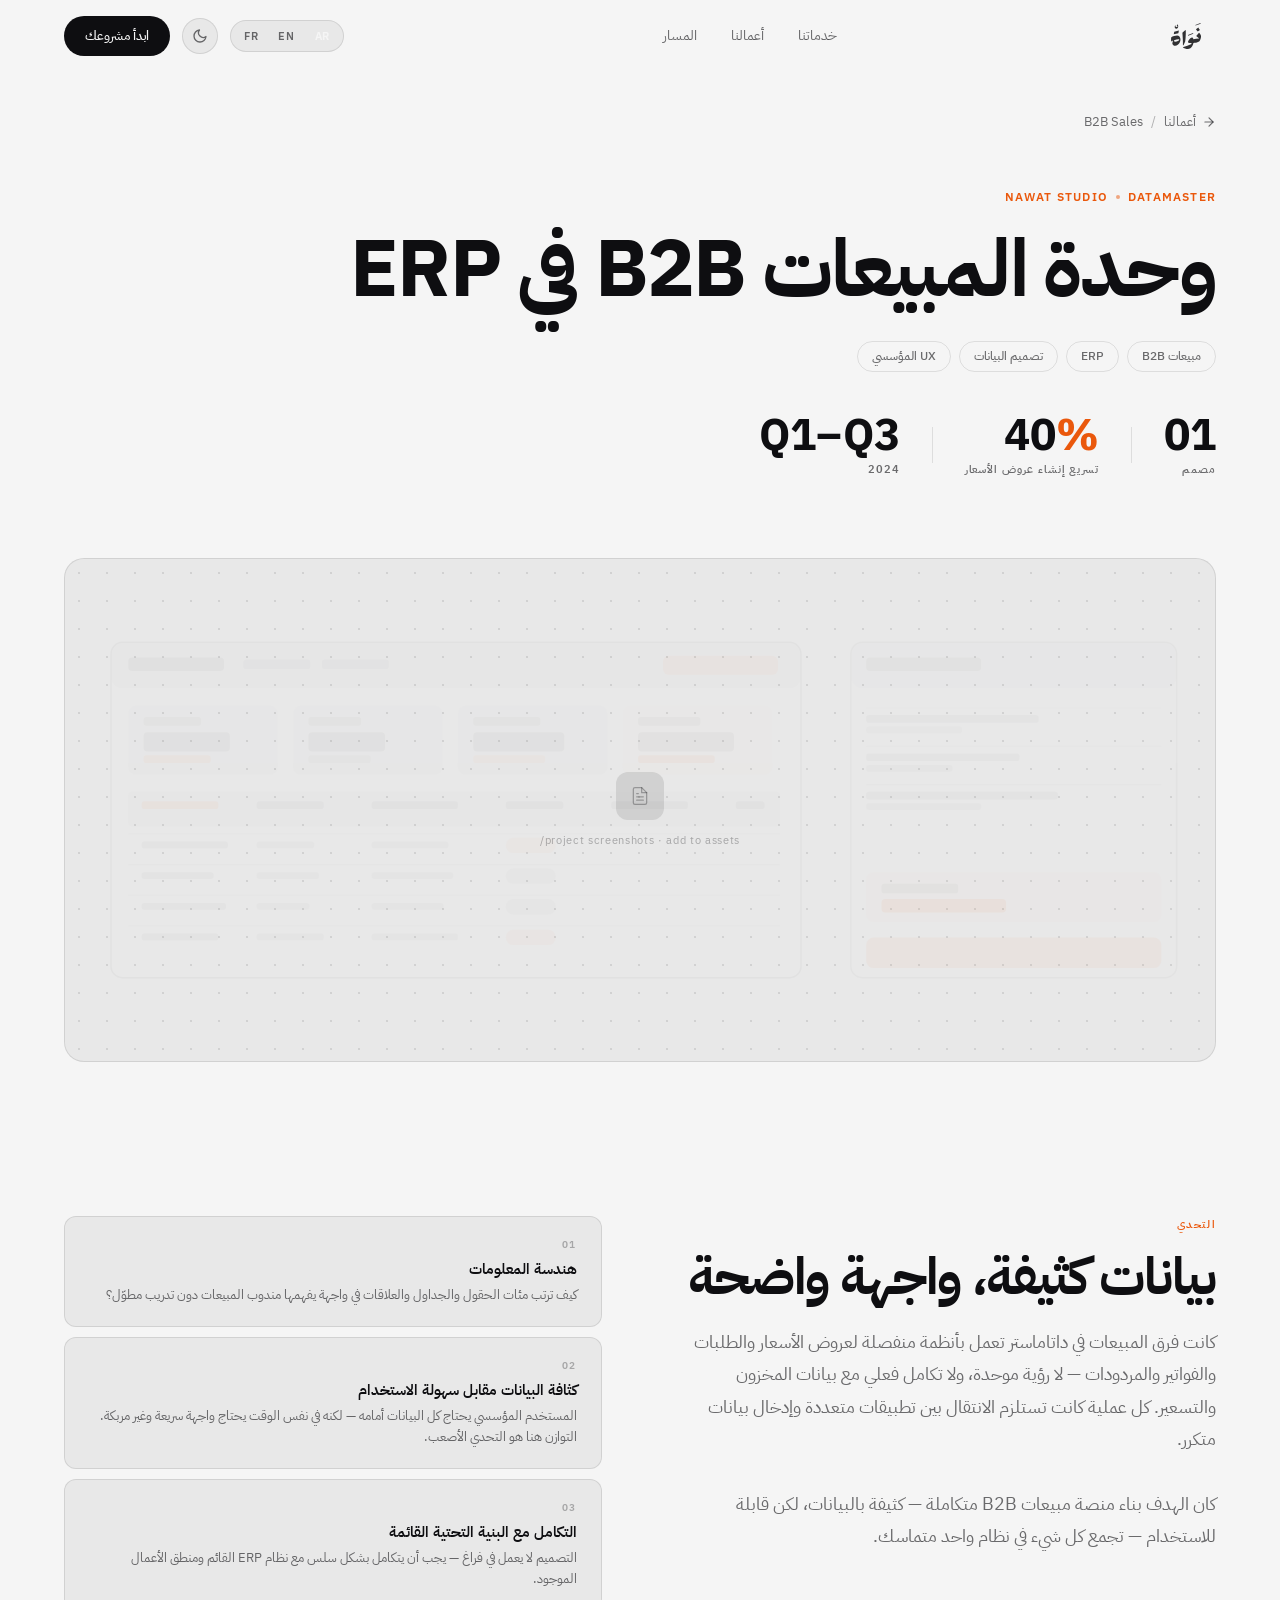
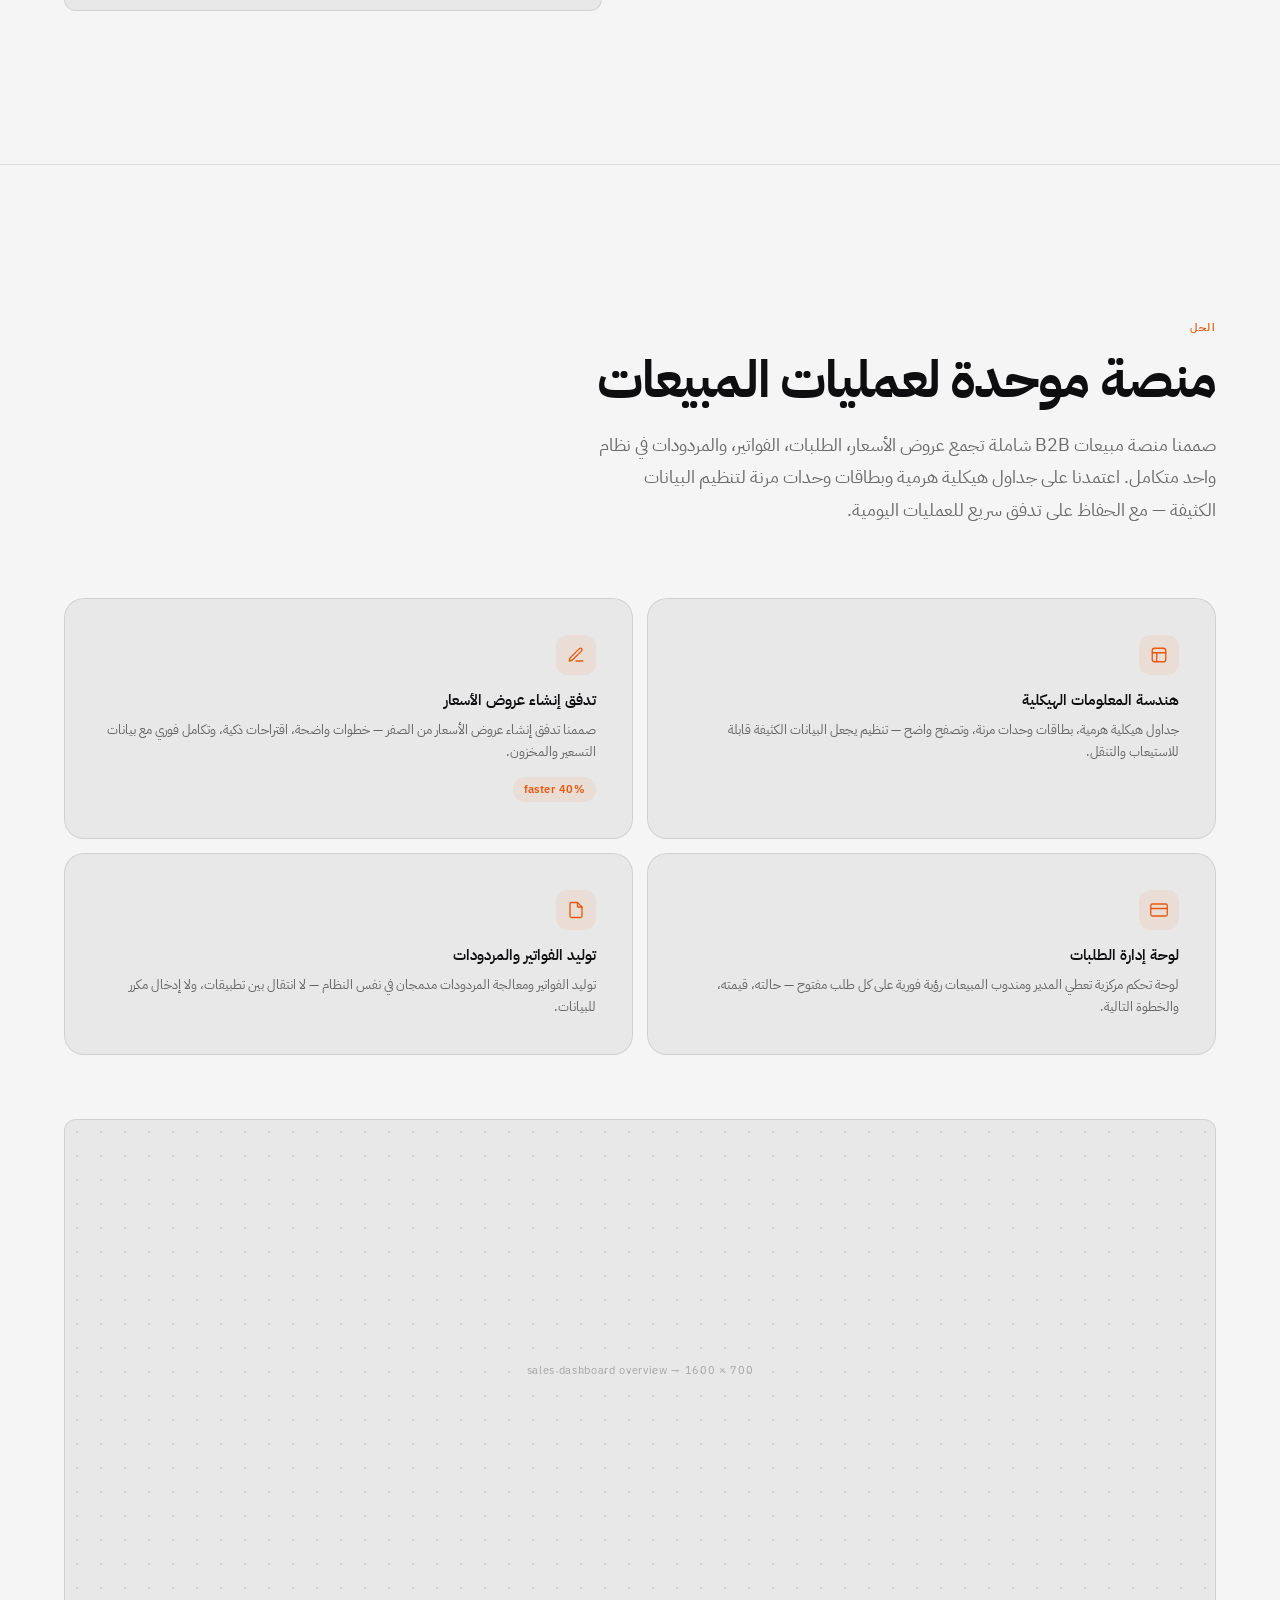
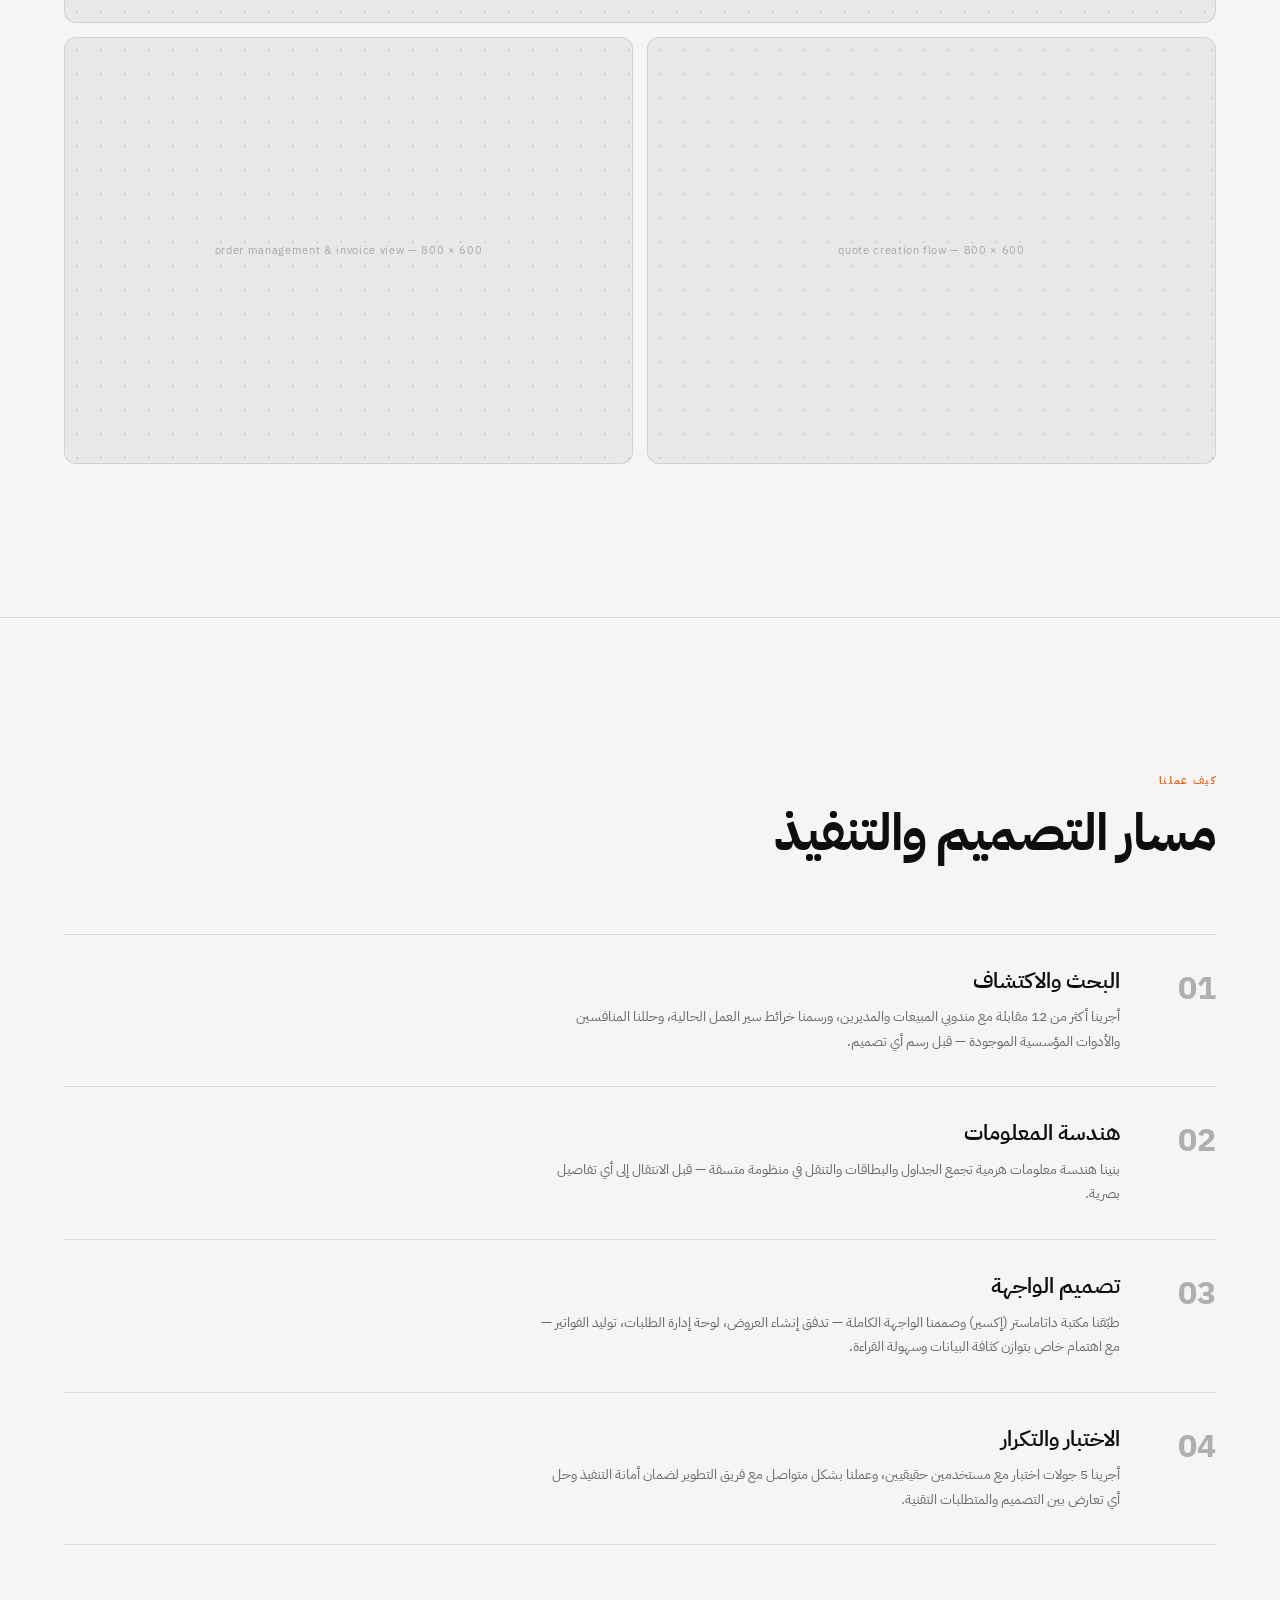
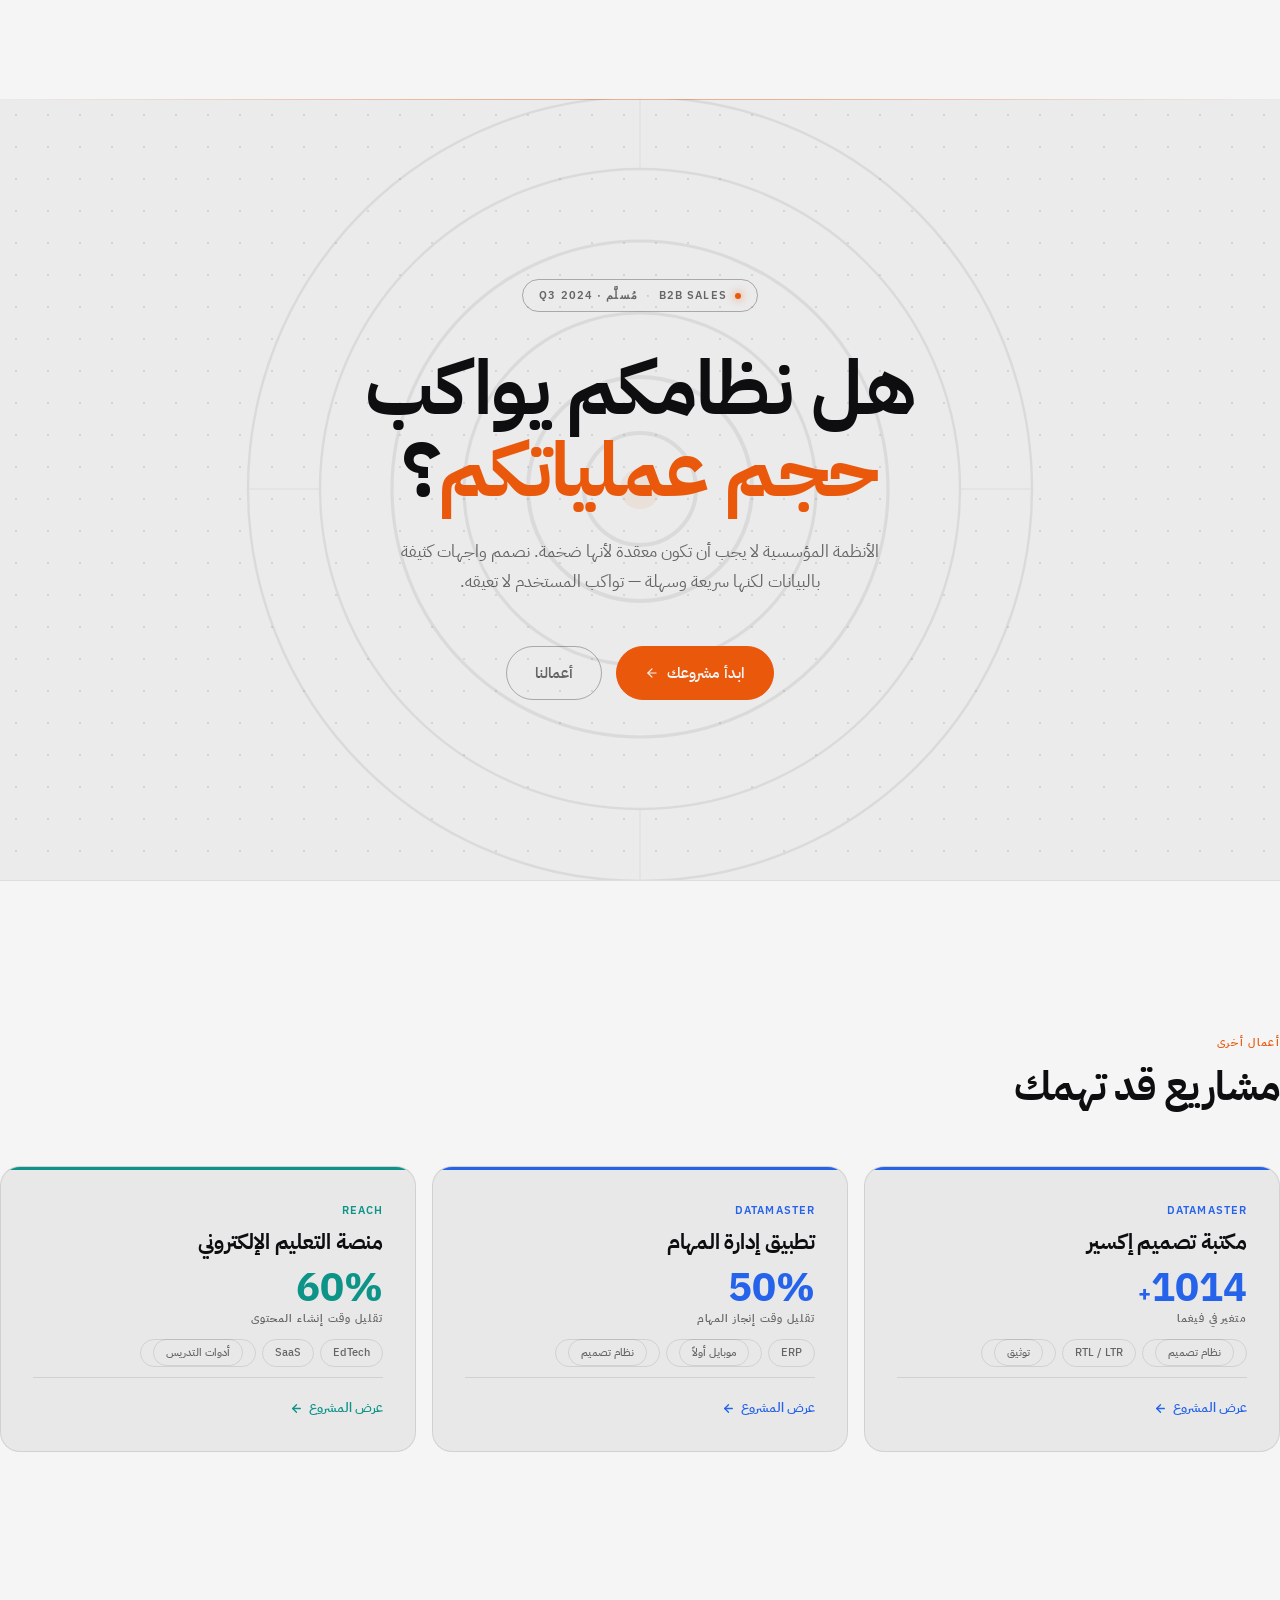
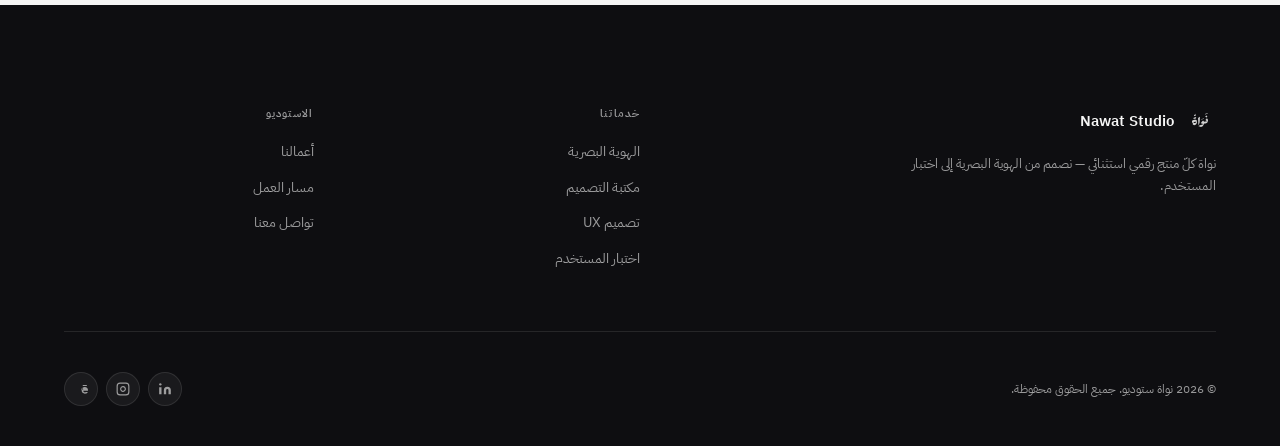
==== case-study-b2bsales.html @ afd4d735 "Initial commit" ====
<!DOCTYPE html>
<html lang="ar" dir="rtl" data-theme="light" data-lang="ar">
<head>
  <meta charset="UTF-8">
  <meta name="viewport" content="width=device-width, initial-scale=1.0">
  <meta name="description" content="B2B Sales ERP Module — وحدة المبيعات B2B | نواة ستوديو × داتاماستر">
  <meta name="theme-color" content="#F5F5F5" media="(prefers-color-scheme: light)">
  <meta name="theme-color" content="#0E0E11" media="(prefers-color-scheme: dark)">
  <meta property="og:title" content="B2B Sales ERP Module — Nawat Studio">
  <meta property="og:description" content="How we designed a unified B2B sales platform — quotes, orders, invoices, and returns in one coherent system — cutting quote creation time by 40%.">
  <meta property="og:image" content="https://nawat.studio/assets/og-b2bsales.jpg">
  <meta property="og:url" content="https://nawat.studio/case-study-b2bsales.html">
  <meta property="og:type" content="website">
  <link rel="canonical" href="https://nawat.studio/case-study-b2bsales.html">
  <title>B2B Sales ERP Module — نواة ستوديو | Nawat Studio</title>

  <link rel="preconnect" href="https://fonts.googleapis.com">
  <link rel="preconnect" href="https://fonts.gstatic.com" crossorigin>
  <link href="https://fonts.googleapis.com/css2?family=IBM+Plex+Sans+Arabic:wght@300;400;500;600;700&family=IBM+Plex+Sans:ital,wght@0,300;0,400;0,500;0,600;0,700;1,300;1,400&display=swap" rel="stylesheet">
  <link rel="stylesheet" href="styles.css">

  <script>
    (function() {
      var theme = localStorage.getItem('nawat-theme') || 'light';
      var savedLang = localStorage.getItem('nawat-lang');
      var deviceLang = (navigator.language || navigator.userLanguage || 'ar').toLowerCase().slice(0, 2);
      var lang = savedLang || (['ar', 'en', 'fr'].indexOf(deviceLang) !== -1 ? deviceLang : 'ar');
      document.documentElement.setAttribute('data-theme', theme);
      document.documentElement.setAttribute('data-lang', lang);
      document.documentElement.setAttribute('lang', lang);
      document.documentElement.setAttribute('dir', lang === 'ar' ? 'rtl' : 'ltr');
      document.documentElement.classList.add('no-transitions');
      document.addEventListener('DOMContentLoaded', function() {
        document.documentElement.classList.remove('no-transitions');
      });
    })();
  </script>

  <link rel="icon" href="data:image/svg+xml,<svg xmlns='http://www.w3.org/2000/svg' viewBox='0 0 100 100'><rect width='100' height='100' rx='20' fill='%230E0E11'/><circle cx='50' cy='50' r='18' fill='none' stroke='%23F5F5F5' stroke-width='4'/><circle cx='50' cy='50' r='6' fill='%23EA580C'/></svg>">

  <style>
    /* ── Page accent: orange ──────────────────────────────────────── */
    :root {
      --cs-accent: #EA580C;
      --cs-accent-08: rgba(234, 88, 12, 0.08);
      --cs-accent-hover: #c2460a;
    }

    html[dir="rtl"] .cs-back-arrow { transform: scaleX(-1); }

    .cs-breadcrumb { padding-top: calc(var(--nav-h) + 40px); }
    .cs-breadcrumb-inner {
      display: flex; align-items: center; gap: 8px;
      font-size: 13px; color: var(--c-text-60);
    }
    .cs-breadcrumb-link {
      display: inline-flex; align-items: center; gap: 6px;
      color: var(--c-text-60); transition: color var(--t-fast);
    }
    .cs-breadcrumb-link:hover { color: var(--c-text); }
    .cs-breadcrumb-sep { color: var(--c-text-30); }

    .cs-hero { padding-top: clamp(28px, 4vw, 56px); padding-bottom: 0; }
    .cs-hero-inner { max-width: 900px; }

    .cs-hero-meta {
      display: inline-flex; align-items: center; gap: 8px;
      font-size: 12px; font-weight: 600; letter-spacing: 0.1em;
      text-transform: uppercase; color: var(--cs-accent);
      margin-bottom: 20px; font-family: var(--font-latin);
    }
    .cs-hero-meta-dot {
      width: 4px; height: 4px; border-radius: 50%;
      background: var(--cs-accent); opacity: 0.5;
    }

    .cs-hero-title {
      font-size: clamp(36px, 7vw, 80px); font-weight: 700;
      line-height: 1.08; letter-spacing: -0.02em; color: var(--c-text); margin-bottom: 28px;
    }
    html[lang="en"] .cs-hero-title,
    html[lang="fr"] .cs-hero-title { letter-spacing: -0.03em; }

    .cs-tags { display: flex; flex-wrap: wrap; gap: 8px; margin-bottom: 40px; }
    .cs-tag {
      padding: 5px 14px; border: 1px solid var(--c-border); border-radius: 100px;
      font-size: 12px; font-weight: 500; color: var(--c-text-60); background: transparent;
    }

    .cs-stats {
      display: flex; flex-wrap: wrap; align-items: center;
      gap: 32px; margin-bottom: clamp(48px, 8vw, 80px);
    }
    .cs-stat { display: flex; flex-direction: column; gap: 5px; }
    .cs-stat-num {
      font-size: clamp(28px, 3.5vw, 44px); font-weight: 700;
      line-height: 1; color: var(--c-text); font-family: var(--font-latin);
    }
    .cs-stat-num em { color: var(--cs-accent); font-style: normal; }
    .cs-stat-label {
      font-size: 11px; font-weight: 600; color: var(--c-text-60);
      text-transform: uppercase; letter-spacing: 0.08em;
    }
    .cs-stat-divider { width: 1px; height: 36px; background: var(--c-border); flex-shrink: 0; }

    .cs-cover {
      position: relative; width: 100%; border-radius: var(--radius-lg);
      overflow: hidden; background: var(--c-surface); border: 1px solid var(--c-border);
      aspect-ratio: 16 / 7; display: flex; align-items: center; justify-content: center;
    }
    .cs-cover-dots {
      position: absolute; inset: 0;
      background-image: radial-gradient(var(--c-border) 1px, transparent 1px);
      background-size: 28px 28px;
    }
    .cs-cover-placeholder {
      position: relative; z-index: 1; display: flex;
      flex-direction: column; align-items: center; gap: 12px;
    }
    .cs-cover-icon-wrap {
      width: 48px; height: 48px; border-radius: var(--radius-md);
      background: var(--c-surface-md); display: flex; align-items: center;
      justify-content: center; color: var(--c-text-30);
    }
    .cs-cover-hint { font-size: 11px; color: var(--c-text-30); font-family: var(--font-latin); letter-spacing: 0.06em; }

    .cs-section { padding-top: var(--section-py); padding-bottom: var(--section-py); }
    .cs-section + .cs-section { border-top: 1px solid var(--c-border); }
    .cs-section-label {
      font-size: 11px; font-weight: 600; letter-spacing: 0.12em;
      text-transform: uppercase; color: var(--cs-accent); margin-bottom: 14px;
    }
    .cs-section-title {
      font-size: clamp(28px, 4.5vw, 52px); font-weight: 700;
      line-height: 1.12; letter-spacing: -0.02em; color: var(--c-text); margin-bottom: 20px;
    }
    html[lang="en"] .cs-section-title,
    html[lang="fr"] .cs-section-title { letter-spacing: -0.03em; }
    .cs-section-body { font-size: clamp(15px, 1.8vw, 18px); line-height: 1.8; color: var(--c-text-60); max-width: 620px; }

    .cs-problem-layout { display: grid; grid-template-columns: 1fr 1fr; gap: clamp(40px, 6vw, 88px); align-items: start; }
    @media (max-width: 768px) { .cs-problem-layout { grid-template-columns: 1fr; } }

    .cs-problem-cards { display: flex; flex-direction: column; gap: 10px; }
    .cs-problem-card {
      padding: 20px 24px; border-radius: var(--radius-md);
      border: 1px solid var(--c-border); background: var(--c-surface);
      transition: border-color var(--t-fast), background var(--t-fast);
    }
    .cs-problem-card:hover { border-color: var(--c-border-lg); background: var(--c-surface-md); }
    .cs-problem-num { font-size: 10px; font-weight: 600; letter-spacing: 0.12em; color: var(--c-text-30); margin-bottom: 6px; font-family: var(--font-latin); }
    .cs-problem-title { font-size: 15px; font-weight: 600; color: var(--c-text); margin-bottom: 5px; line-height: 1.35; }
    .cs-problem-desc { font-size: 13px; line-height: 1.65; color: var(--c-text-60); }

    .cs-features { display: grid; grid-template-columns: repeat(2, 1fr); gap: 14px; margin-top: clamp(48px, 6vw, 72px); }
    @media (max-width: 580px) { .cs-features { grid-template-columns: 1fr; } }
    .cs-feature-card {
      padding: clamp(24px, 3vw, 36px); border-radius: var(--radius-lg);
      border: 1px solid var(--c-border); background: var(--c-surface);
      transition: border-color var(--t-fast), transform var(--t-base);
    }
    .cs-feature-card:hover { border-color: var(--c-border-lg); transform: translateY(-3px); }
    .cs-feature-icon {
      width: 40px; height: 40px; border-radius: var(--radius-md);
      background: var(--cs-accent-08); display: flex; align-items: center;
      justify-content: center; color: var(--cs-accent); margin-bottom: 16px; flex-shrink: 0;
    }
    .cs-feature-title { font-size: 15px; font-weight: 600; color: var(--c-text); margin-bottom: 8px; line-height: 1.3; }
    .cs-feature-body { font-size: 13px; line-height: 1.7; color: var(--c-text-60); }
    .cs-feature-badge {
      display: inline-flex; margin-top: 14px; padding: 4px 11px; border-radius: 100px;
      background: var(--cs-accent-08); color: var(--cs-accent);
      font-size: 11px; font-weight: 600; font-family: var(--font-latin); letter-spacing: 0.04em;
    }

    .cs-cta {
      position: relative; background: var(--black); overflow: hidden;
      padding: clamp(100px, 16vw, 180px) 0; color: var(--white);
    }
    [data-theme="light"] .cs-cta { background: var(--c-bg-alt); color: var(--black); }
    .cs-cta::before {
      content: ''; position: absolute; top: 0; left: 0; right: 0; height: 1px;
      background: linear-gradient(90deg, transparent 0%, var(--cs-accent) 40%, var(--cs-accent) 60%, transparent 100%);
      opacity: 0.4;
    }
    .cs-cta-watermark {
      position: absolute; top: 50%; left: 50%; transform: translate(-50%, -50%);
      width: clamp(400px, 70vw, 800px); height: clamp(400px, 70vw, 800px);
      pointer-events: none; opacity: 0.055;
    }
    [data-theme="light"] .cs-cta-watermark { opacity: 0.07; }
    .cs-cta-dots {
      position: absolute; inset: 0;
      background-image: radial-gradient(rgba(245,245,245,0.07) 1px, transparent 1px);
      background-size: 32px 32px; pointer-events: none;
    }
    [data-theme="light"] .cs-cta-dots { background-image: radial-gradient(var(--black-10) 1px, transparent 1px); }
    .cs-cta-inner { position: relative; z-index: 1; display: flex; flex-direction: column; align-items: center; text-align: center; }
    .cs-cta-pill {
      display: inline-flex; align-items: center; gap: 8px; padding: 7px 16px;
      border: 1px solid rgba(245,245,245,0.12); border-radius: 100px;
      font-family: var(--font-latin); font-size: 11px; font-weight: 600;
      letter-spacing: 0.1em; text-transform: uppercase; color: rgba(245,245,245,0.45); margin-bottom: 36px;
    }
    [data-theme="light"] .cs-cta-pill { border-color: var(--c-border-lg); color: var(--c-text-60); }
    .cs-cta-pill-dot { width: 6px; height: 6px; border-radius: 50%; background: var(--cs-accent); flex-shrink: 0; box-shadow: 0 0 8px rgba(234,88,12,0.8); }
    .cs-cta-title {
      font-size: clamp(36px, 6.5vw, 76px); font-weight: 700; line-height: 1.08;
      letter-spacing: -0.025em; color: var(--white); max-width: 820px; margin-bottom: 24px;
    }
    [data-theme="light"] .cs-cta-title { color: var(--c-text); }
    html[lang="ar"] .cs-cta-title { letter-spacing: -0.01em; }
    .cs-cta-title em { font-style: normal; color: var(--cs-accent); }
    .cs-cta-body { font-size: clamp(14px, 1.6vw, 17px); line-height: 1.8; color: rgba(245,245,245,0.45); max-width: 500px; margin-bottom: 48px; }
    [data-theme="light"] .cs-cta-body { color: var(--c-text-60); }
    .cs-cta-actions { display: flex; align-items: center; gap: 14px; flex-wrap: wrap; justify-content: center; }
    .cs-cta-btn {
      display: inline-flex; align-items: center; gap: 8px; padding: 14px 28px;
      border-radius: 100px; font-size: 15px; font-weight: 600; text-decoration: none;
      transition: transform var(--t-fast), background var(--t-fast), border-color var(--t-fast), color var(--t-fast), box-shadow var(--t-fast);
      white-space: nowrap;
    }
    .cs-cta-btn.primary { background: var(--cs-accent); color: var(--white); border: 1px solid var(--cs-accent); }
    .cs-cta-btn.primary:hover { background: var(--cs-accent-hover); border-color: var(--cs-accent-hover); transform: translateY(-2px); box-shadow: 0 12px 32px rgba(234,88,12,0.35); }
    .cs-cta-btn.ghost { background: transparent; color: rgba(245,245,245,0.65); border: 1px solid rgba(245,245,245,0.18); }
    .cs-cta-btn.ghost:hover { color: var(--white); border-color: rgba(245,245,245,0.45); transform: translateY(-2px); }
    [data-theme="light"] .cs-cta-btn.ghost { color: var(--c-text-60); border-color: var(--c-border-lg); }
    [data-theme="light"] .cs-cta-btn.ghost:hover { color: var(--c-text); border-color: var(--c-text-85); }
    html[dir="rtl"] .cs-cta-arrow { transform: scaleX(-1); }

    .cs-img-slot {
      position: relative; width: 100%; border-radius: var(--radius-md); overflow: hidden;
      background: var(--c-surface); border: 1px solid var(--c-border);
      aspect-ratio: 16 / 9; display: flex; align-items: center; justify-content: center;
    }
    .cs-img-slot-bg { position: absolute; inset: 0; background-image: radial-gradient(var(--c-border) 1px, transparent 1px); background-size: 24px 24px; }
    .cs-img-slot-label { position: relative; z-index: 1; font-size: 11px; color: var(--c-text-30); font-family: var(--font-latin); letter-spacing: 0.06em; }
    .cs-solution-images { display: grid; grid-template-columns: 1fr 1fr; gap: 14px; margin-top: clamp(40px, 5vw, 64px); }
    .cs-solution-images .cs-img-slot:first-child { grid-column: 1 / -1; }
    @media (max-width: 580px) { .cs-solution-images { grid-template-columns: 1fr; } .cs-solution-images .cs-img-slot:first-child { grid-column: auto; } }

    .cs-process-steps { margin-top: clamp(48px, 6vw, 72px); }
    .cs-process-step { display: grid; grid-template-columns: 72px 1fr; gap: 24px; padding: 32px 0; border-top: 1px solid var(--c-border); }
    .cs-process-step:last-child { border-bottom: 1px solid var(--c-border); }
    @media (max-width: 580px) { .cs-process-step { grid-template-columns: 48px 1fr; gap: 16px; } }
    .cs-process-num { font-size: clamp(24px, 2.5vw, 36px); font-weight: 700; color: var(--c-text-30); font-family: var(--font-latin); line-height: 1; padding-top: 4px; transition: color var(--t-fast); }
    .cs-process-step:hover .cs-process-num { color: var(--cs-accent); }
    .cs-process-title { font-size: clamp(17px, 2vw, 22px); font-weight: 600; color: var(--c-text); margin-bottom: 10px; line-height: 1.3; }
    .cs-process-desc { font-size: 14px; line-height: 1.75; color: var(--c-text-60); max-width: 580px; }

    /* ── Related Case Studies ─────────────────────────────────────── */
    .cs-related { padding: var(--section-py) 0; border-top: 1px solid var(--c-border); }
    .cs-related-header { margin-bottom: clamp(40px, 5vw, 56px); }
    .cs-related-label { font-size: 11px; font-weight: 600; letter-spacing: 0.12em; text-transform: uppercase; color: var(--cs-accent); margin-bottom: 12px; }
    .cs-related-heading { font-size: clamp(24px, 3.5vw, 40px); font-weight: 700; line-height: 1.15; letter-spacing: -0.02em; color: var(--c-text); }
    html[lang="en"] .cs-related-heading, html[lang="fr"] .cs-related-heading { letter-spacing: -0.03em; }
    .cs-related-grid { display: grid; grid-template-columns: repeat(auto-fit, minmax(280px, 1fr)); gap: 16px; }
    .cs-related-card { display: flex; flex-direction: column; border-radius: var(--radius-lg); border: 1px solid var(--c-border); background: var(--c-surface); overflow: hidden; text-decoration: none; color: var(--c-text); transition: border-color var(--t-fast), transform var(--t-base), box-shadow var(--t-base); }
    .cs-related-card:hover { border-color: var(--card-accent); transform: translateY(-5px); box-shadow: 0 24px 52px rgba(0,0,0,0.08); }
    [data-theme="dark"] .cs-related-card:hover { box-shadow: 0 24px 52px rgba(0,0,0,0.35); }
    .cs-related-card-bar { height: 3px; background: var(--card-accent); flex-shrink: 0; }
    .cs-related-card-body { padding: clamp(22px, 3vw, 32px); display: flex; flex-direction: column; flex: 1; gap: 10px; }
    .cs-related-card-client { font-size: 11px; font-weight: 600; letter-spacing: 0.1em; text-transform: uppercase; color: var(--card-accent); font-family: var(--font-latin); }
    .cs-related-card-title { font-size: clamp(17px, 1.8vw, 21px); font-weight: 700; line-height: 1.25; color: var(--c-text); letter-spacing: -0.01em; }
    .cs-related-card-metric { font-size: clamp(28px, 3.2vw, 40px); font-weight: 700; line-height: 1; color: var(--card-accent); font-family: var(--font-latin); }
    .cs-related-card-metric-label { font-size: 11px; font-weight: 600; color: var(--c-text-60); text-transform: uppercase; letter-spacing: 0.08em; margin-top: 4px; }
    .cs-related-card-tags { display: flex; flex-wrap: wrap; gap: 6px; margin-top: 2px; }
    .cs-related-card-tags span { padding: 4px 12px; border-radius: 100px; border: 1px solid var(--c-border); font-size: 11px; font-weight: 500; color: var(--c-text-60); }
    .cs-related-card-cta { display: inline-flex; align-items: center; gap: 6px; margin-top: auto; padding-top: 20px; border-top: 1px solid var(--c-border); font-size: 13px; font-weight: 600; color: var(--card-accent); transition: gap var(--t-fast); }
    .cs-related-card:hover .cs-related-card-cta { gap: 10px; }
    html[dir="rtl"] .cs-related-card-arrow { transform: scaleX(-1); }
  </style>
</head>

<body>

<nav class="nav" id="nav" aria-label="Main navigation">
  <div class="nav-inner container">
    <a href="index.html" class="nav-logo" aria-label="نواة ستوديو">
      <div class="nav-logo-mark">
        <img class="logo-light-mode" src="assets/Nawat_Logo_ForLight.svg" alt="Nawat Studio" aria-hidden="true">
        <img class="logo-dark-mode"  src="assets/Nawat_Logo_ForDark_Transparent.svg" alt="Nawat Studio" aria-hidden="true">
      </div>
    </a>
    <div class="nav-links">
      <a href="index.html#services" class="nav-link"><span class="t-ar">خدماتنا</span><span class="t-en">Services</span><span class="t-fr">Services</span></a>
      <a href="index.html#work" class="nav-link"><span class="t-ar">أعمالنا</span><span class="t-en">Work</span><span class="t-fr">Travaux</span></a>
      <a href="index.html#process" class="nav-link"><span class="t-ar">المسار</span><span class="t-en">Process</span><span class="t-fr">Processus</span></a>
    </div>
    <div class="nav-controls">
      <div class="lang-switcher" role="group" aria-label="Language selector">
        <button class="lang-btn active" data-lang-btn="ar" aria-label="العربية">AR</button>
        <button class="lang-btn"        data-lang-btn="en" aria-label="English">EN</button>
        <button class="lang-btn"        data-lang-btn="fr" aria-label="Français">FR</button>
      </div>
      <button class="theme-toggle" id="themeToggle" aria-label="Toggle dark mode">
        <svg class="icon-moon" width="16" height="16" viewBox="0 0 24 24" fill="none" stroke="currentColor" stroke-width="2" stroke-linecap="round" stroke-linejoin="round"><path d="M21 12.79A9 9 0 1 1 11.21 3 7 7 0 0 0 21 12.79z"/></svg>
        <svg class="icon-sun" width="16" height="16" viewBox="0 0 24 24" fill="none" stroke="currentColor" stroke-width="2" stroke-linecap="round" stroke-linejoin="round"><circle cx="12" cy="12" r="5"/><line x1="12" y1="1" x2="12" y2="3"/><line x1="12" y1="21" x2="12" y2="23"/><line x1="4.22" y1="4.22" x2="5.64" y2="5.64"/><line x1="18.36" y1="18.36" x2="19.78" y2="19.78"/><line x1="1" y1="12" x2="3" y2="12"/><line x1="21" y1="12" x2="23" y2="12"/><line x1="4.22" y1="19.78" x2="5.64" y2="18.36"/><line x1="18.36" y1="5.64" x2="19.78" y2="4.22"/></svg>
      </button>
      <a href="index.html#contact" class="nav-cta btn">
        <span class="t-ar">ابدأ مشروعك</span><span class="t-en">Start Your Project</span><span class="t-fr">Démarrer votre projet</span>
      </a>
    </div>
    <button class="nav-mobile-toggle" id="mobileToggle" aria-label="Toggle menu" aria-expanded="false"><span></span><span></span><span></span></button>
  </div>
</nav>

<div class="mobile-menu" id="mobileMenu" role="dialog" aria-modal="true" aria-label="Main navigation">
  <a href="index.html#services" class="nav-link"><span class="t-ar">خدماتنا</span><span class="t-en">Services</span><span class="t-fr">Services</span></a>
  <a href="index.html#work" class="nav-link"><span class="t-ar">أعمالنا</span><span class="t-en">Work</span><span class="t-fr">Travaux</span></a>
  <a href="index.html#process" class="nav-link"><span class="t-ar">المسار</span><span class="t-en">Process</span><span class="t-fr">Processus</span></a>
  <div class="mobile-menu-footer">
    <a href="index.html#contact" class="btn btn-primary" style="justify-content:center;">
      <span class="t-ar">ابدأ مشروعك</span><span class="t-en">Start Your Project</span><span class="t-fr">Démarrer votre projet</span>
    </a>
  </div>
</div>


<main id="main-content">

<div class="cs-breadcrumb container">
  <div class="cs-breadcrumb-inner">
    <a href="index.html#work" class="cs-breadcrumb-link">
      <svg class="cs-back-arrow" width="14" height="14" viewBox="0 0 24 24" fill="none" stroke="currentColor" stroke-width="2" stroke-linecap="round" stroke-linejoin="round"><line x1="19" y1="12" x2="5" y2="12"/><polyline points="12 19 5 12 12 5"/></svg>
      <span class="t-ar">أعمالنا</span><span class="t-en">Work</span><span class="t-fr">Travaux</span>
    </a>
    <span class="cs-breadcrumb-sep">/</span>
    <span>B2B Sales</span>
  </div>
</div>


<!-- ================================================================
     HERO
     ================================================================ -->
<section class="cs-hero container">
  <div class="cs-hero-inner reveal">

    <div class="cs-hero-meta">
      <span>DataMaster</span>
      <span class="cs-hero-meta-dot"></span>
      <span>Nawat Studio</span>
    </div>

    <h1 class="cs-hero-title">
      <span class="t-ar">وحدة المبيعات B2B في ERP</span>
      <span class="t-en">B2B Sales ERP Module</span>
      <span class="t-fr">Module ERP Ventes B2B</span>
    </h1>

    <div class="cs-tags">
      <span class="cs-tag"><span class="t-ar">مبيعات B2B</span><span class="t-en">B2B Sales</span><span class="t-fr">Ventes B2B</span></span>
      <span class="cs-tag">ERP</span>
      <span class="cs-tag"><span class="t-ar">تصميم البيانات</span><span class="t-en">Data Design</span><span class="t-fr">Design de Données</span></span>
      <span class="cs-tag"><span class="t-ar">UX المؤسسي</span><span class="t-en">Enterprise UX</span><span class="t-fr">UX Entreprise</span></span>
    </div>

    <div class="cs-stats">
      <div class="cs-stat">
        <div class="cs-stat-num">01</div>
        <div class="cs-stat-label"><span class="t-ar">مصمم</span><span class="t-en">Designer</span><span class="t-fr">Designer</span></div>
      </div>
      <div class="cs-stat-divider"></div>
      <div class="cs-stat">
        <div class="cs-stat-num">40<em>%</em></div>
        <div class="cs-stat-label">
          <span class="t-ar">تسريع إنشاء عروض الأسعار</span>
          <span class="t-en">Faster Quote Creation</span>
          <span class="t-fr">Création de Devis Plus Rapide</span>
        </div>
      </div>
      <div class="cs-stat-divider"></div>
      <div class="cs-stat">
        <div class="cs-stat-num">Q1–Q3</div>
        <div class="cs-stat-label"><span class="t-ar">2024</span><span class="t-en">2024</span><span class="t-fr">2024</span></div>
      </div>
    </div>
  </div>

  <!-- Cover placeholder -->
  <div class="cs-cover reveal">
    <div class="cs-cover-dots"></div>
    <!-- Abstract ERP data-dense visualization -->
    <svg aria-hidden="true" style="position:absolute;inset:0;width:100%;height:100%;opacity:0.1;" viewBox="0 0 1200 430" preserveAspectRatio="xMidYMid meet" fill="none" xmlns="http://www.w3.org/2000/svg">
      <!-- Main dashboard frame -->
      <rect x="48" y="40" width="720" height="350" rx="12" stroke="currentColor" stroke-width="1.5" opacity="0.28"/>
      <!-- Top bar -->
      <rect x="48" y="40" width="720" height="48" rx="12" fill="currentColor" opacity="0.07"/>
      <rect x="66" y="56" width="100" height="14" rx="4" fill="currentColor" opacity="0.28"/>
      <rect x="186" y="58" width="70" height="10" rx="3" fill="currentColor" opacity="0.18"/>
      <rect x="268" y="58" width="70" height="10" rx="3" fill="currentColor" opacity="0.18"/>
      <rect x="624" y="54" width="120" height="20" rx="6" fill="#EA580C" opacity="0.3"/>
      <!-- Stat cards row -->
      <rect x="66" y="106" width="156" height="72" rx="8" fill="currentColor" opacity="0.06"/>
      <rect x="82" y="118" width="60" height="9" rx="3" fill="currentColor" opacity="0.22"/>
      <rect x="82" y="134" width="90" height="20" rx="4" fill="currentColor" opacity="0.28"/>
      <rect x="82" y="158" width="70" height="8" rx="3" fill="#EA580C" opacity="0.35"/>
      <rect x="238" y="106" width="156" height="72" rx="8" fill="currentColor" opacity="0.06"/>
      <rect x="254" y="118" width="55" height="9" rx="3" fill="currentColor" opacity="0.22"/>
      <rect x="254" y="134" width="80" height="20" rx="4" fill="currentColor" opacity="0.28"/>
      <rect x="254" y="158" width="65" height="8" rx="3" fill="currentColor" opacity="0.18"/>
      <rect x="410" y="106" width="156" height="72" rx="8" fill="currentColor" opacity="0.06"/>
      <rect x="426" y="118" width="70" height="9" rx="3" fill="currentColor" opacity="0.22"/>
      <rect x="426" y="134" width="95" height="20" rx="4" fill="currentColor" opacity="0.28"/>
      <rect x="426" y="158" width="75" height="8" rx="3" fill="#EA580C" opacity="0.25"/>
      <rect x="582" y="106" width="156" height="72" rx="8" fill="#EA580C" opacity="0.05"/>
      <rect x="598" y="118" width="65" height="9" rx="3" fill="currentColor" opacity="0.22"/>
      <rect x="598" y="134" width="100" height="20" rx="4" fill="currentColor" opacity="0.28"/>
      <rect x="598" y="158" width="80" height="8" rx="3" fill="#EA580C" opacity="0.4"/>
      <!-- Data table -->
      <rect x="66" y="196" width="680" height="36" rx="4" fill="currentColor" opacity="0.06"/>
      <rect x="80" y="206" width="80" height="8" rx="3" fill="#EA580C" opacity="0.4"/>
      <rect x="200" y="206" width="70" height="8" rx="3" fill="currentColor" opacity="0.22"/>
      <rect x="320" y="206" width="90" height="8" rx="3" fill="currentColor" opacity="0.22"/>
      <rect x="460" y="206" width="60" height="8" rx="3" fill="currentColor" opacity="0.22"/>
      <rect x="570" y="206" width="80" height="8" rx="3" fill="currentColor" opacity="0.22"/>
      <rect x="700" y="206" width="30" height="8" rx="3" fill="currentColor" opacity="0.22"/>
      <!-- Table rows -->
      <line x1="66" y1="240" x2="746" y2="240" stroke="currentColor" stroke-width="1" opacity="0.1"/>
      <rect x="80" y="248" width="90" height="7" rx="3" fill="currentColor" opacity="0.2"/>
      <rect x="200" y="248" width="60" height="7" rx="3" fill="currentColor" opacity="0.14"/>
      <rect x="320" y="248" width="80" height="7" rx="3" fill="currentColor" opacity="0.14"/>
      <rect x="460" y="244" width="52" height="16" rx="8" fill="#EA580C" opacity="0.18"/>
      <line x1="66" y1="272" x2="746" y2="272" stroke="currentColor" stroke-width="1" opacity="0.1"/>
      <rect x="80" y="280" width="75" height="7" rx="3" fill="currentColor" opacity="0.2"/>
      <rect x="200" y="280" width="65" height="7" rx="3" fill="currentColor" opacity="0.14"/>
      <rect x="320" y="280" width="85" height="7" rx="3" fill="currentColor" opacity="0.14"/>
      <rect x="460" y="276" width="52" height="16" rx="8" fill="currentColor" opacity="0.1"/>
      <line x1="66" y1="304" x2="746" y2="304" stroke="currentColor" stroke-width="1" opacity="0.1"/>
      <rect x="80" y="312" width="88" height="7" rx="3" fill="currentColor" opacity="0.2"/>
      <rect x="200" y="312" width="55" height="7" rx="3" fill="currentColor" opacity="0.14"/>
      <rect x="320" y="312" width="75" height="7" rx="3" fill="currentColor" opacity="0.14"/>
      <rect x="460" y="308" width="52" height="16" rx="8" fill="currentColor" opacity="0.1"/>
      <line x1="66" y1="336" x2="746" y2="336" stroke="currentColor" stroke-width="1" opacity="0.1"/>
      <rect x="80" y="344" width="80" height="7" rx="3" fill="currentColor" opacity="0.2"/>
      <rect x="200" y="344" width="70" height="7" rx="3" fill="currentColor" opacity="0.14"/>
      <rect x="320" y="344" width="90" height="7" rx="3" fill="currentColor" opacity="0.14"/>
      <rect x="460" y="340" width="52" height="16" rx="8" fill="#EA580C" opacity="0.2"/>
      <!-- Right panel — quote builder -->
      <rect x="820" y="40" width="340" height="350" rx="12" stroke="currentColor" stroke-width="1.5" opacity="0.22"/>
      <rect x="820" y="40" width="340" height="48" rx="12" fill="currentColor" opacity="0.06"/>
      <rect x="836" y="56" width="120" height="14" rx="4" fill="currentColor" opacity="0.25"/>
      <!-- Quote lines -->
      <rect x="836" y="108" width="308" height="1" rx="0" fill="currentColor" opacity="0.1"/>
      <rect x="836" y="116" width="180" height="8" rx="3" fill="currentColor" opacity="0.2"/>
      <rect x="836" y="128" width="100" height="7" rx="3" fill="currentColor" opacity="0.14"/>
      <rect x="836" y="148" width="308" height="1" rx="0" fill="currentColor" opacity="0.1"/>
      <rect x="836" y="156" width="160" height="8" rx="3" fill="currentColor" opacity="0.2"/>
      <rect x="836" y="168" width="90" height="7" rx="3" fill="currentColor" opacity="0.14"/>
      <rect x="836" y="188" width="308" height="1" rx="0" fill="currentColor" opacity="0.1"/>
      <rect x="836" y="196" width="200" height="8" rx="3" fill="currentColor" opacity="0.2"/>
      <rect x="836" y="208" width="120" height="7" rx="3" fill="currentColor" opacity="0.14"/>
      <!-- Total block -->
      <rect x="836" y="280" width="308" height="52" rx="8" fill="#EA580C" opacity="0.08"/>
      <rect x="852" y="292" width="80" height="10" rx="3" fill="currentColor" opacity="0.25"/>
      <rect x="852" y="308" width="130" height="14" rx="4" fill="#EA580C" opacity="0.5"/>
      <!-- CTA button -->
      <rect x="836" y="348" width="308" height="32" rx="8" fill="#EA580C" opacity="0.35"/>
    </svg>
    <div class="cs-cover-placeholder">
      <div class="cs-cover-icon-wrap">
        <svg width="20" height="20" viewBox="0 0 24 24" fill="none" stroke="currentColor" stroke-width="1.5" stroke-linecap="round" stroke-linejoin="round">
          <path d="M14 2H6a2 2 0 0 0-2 2v16a2 2 0 0 0 2 2h12a2 2 0 0 0 2-2V8z"/><polyline points="14 2 14 8 20 8"/>
          <line x1="16" y1="13" x2="8" y2="13"/><line x1="16" y1="17" x2="8" y2="17"/><polyline points="10 9 9 9 8 9"/>
        </svg>
      </div>
      <p class="cs-cover-hint">project screenshots · add to assets/</p>
    </div>
  </div>
</section>


<!-- ================================================================
     CHALLENGE
     ================================================================ -->
<section class="cs-section container">
  <div class="cs-problem-layout">

    <div class="reveal">
      <p class="cs-section-label">
        <span class="t-ar">التحدي</span><span class="t-en">The Challenge</span><span class="t-fr">Le Défi</span>
      </p>
      <h2 class="cs-section-title">
        <span class="t-ar">بيانات كثيفة، واجهة واضحة</span>
        <span class="t-en">Dense Data, Clear Interface</span>
        <span class="t-fr">Données Denses, Interface Claire</span>
      </h2>
      <p class="cs-section-body">
        <span class="t-ar">كانت فرق المبيعات في داتاماستر تعمل بأنظمة منفصلة لعروض الأسعار والطلبات والفواتير والمردودات — لا رؤية موحدة، ولا تكامل فعلي مع بيانات المخزون والتسعير. كل عملية كانت تستلزم الانتقال بين تطبيقات متعددة وإدخال بيانات متكرر.<br><br>كان الهدف بناء منصة مبيعات B2B متكاملة — كثيفة بالبيانات، لكن قابلة للاستخدام — تجمع كل شيء في نظام واحد متماسك.</span>
        <span class="t-en">DataMaster's sales teams were working across disconnected systems for quotes, orders, invoices, and returns — no unified view, and no real integration with pricing and inventory data. Every operation required switching between multiple apps and re-entering data repeatedly.<br><br>The goal was to build a comprehensive B2B sales platform — data-dense but usable — that brings everything together into a single coherent system.</span>
        <span class="t-fr">Les équipes commerciales de DataMaster travaillaient sur des systèmes déconnectés pour les devis, commandes, factures et retours — pas de vue unifiée, et pas de vraie intégration avec les données de tarification et d'inventaire. Chaque opération nécessitait de jongler entre plusieurs applications et de ressaisir des données.<br><br>L'objectif était de construire une plateforme de vente B2B complète — dense en données mais utilisable — qui réunit tout dans un système cohérent.</span>
      </p>
    </div>

    <div class="cs-problem-cards reveal">

      <div class="cs-problem-card">
        <div class="cs-problem-num">01</div>
        <div class="cs-problem-title">
          <span class="t-ar">هندسة المعلومات</span>
          <span class="t-en">Information Architecture</span>
          <span class="t-fr">Architecture de l'Information</span>
        </div>
        <div class="cs-problem-desc">
          <span class="t-ar">كيف ترتب مئات الحقول والجداول والعلاقات في واجهة يفهمها مندوب المبيعات دون تدريب مطوّل؟</span>
          <span class="t-en">How do you organize hundreds of fields, tables, and relationships into an interface a sales rep understands without extensive training?</span>
          <span class="t-fr">Comment organiser des centaines de champs, tableaux et relations dans une interface qu'un commercial comprend sans formation extensive ?</span>
        </div>
      </div>

      <div class="cs-problem-card">
        <div class="cs-problem-num">02</div>
        <div class="cs-problem-title">
          <span class="t-ar">كثافة البيانات مقابل سهولة الاستخدام</span>
          <span class="t-en">Data Density vs. Usability</span>
          <span class="t-fr">Densité des Données vs. Utilisabilité</span>
        </div>
        <div class="cs-problem-desc">
          <span class="t-ar">المستخدم المؤسسي يحتاج كل البيانات أمامه — لكنه في نفس الوقت يحتاج واجهة سريعة وغير مربكة. التوازن هنا هو التحدي الأصعب.</span>
          <span class="t-en">Enterprise users need all the data in front of them — but they also need a fast, non-overwhelming interface. Finding that balance was the hardest challenge.</span>
          <span class="t-fr">Les utilisateurs enterprise ont besoin de toutes les données devant eux — mais aussi d'une interface rapide et non accablante. Trouver cet équilibre était le défi le plus difficile.</span>
        </div>
      </div>

      <div class="cs-problem-card">
        <div class="cs-problem-num">03</div>
        <div class="cs-problem-title">
          <span class="t-ar">التكامل مع البنية التحتية القائمة</span>
          <span class="t-en">Workflow Integration</span>
          <span class="t-fr">Intégration des Flux</span>
        </div>
        <div class="cs-problem-desc">
          <span class="t-ar">التصميم لا يعمل في فراغ — يجب أن يتكامل بشكل سلس مع نظام ERP القائم ومنطق الأعمال الموجود.</span>
          <span class="t-en">Design doesn't work in a vacuum — it must integrate seamlessly with the existing ERP infrastructure and established business logic.</span>
          <span class="t-fr">Le design ne fonctionne pas dans le vide — il doit s'intégrer parfaitement avec l'infrastructure ERP existante et la logique métier établie.</span>
        </div>
      </div>

    </div>
  </div>
</section>


<!-- ================================================================
     SOLUTION
     ================================================================ -->
<section class="cs-section container">

  <div class="reveal">
    <p class="cs-section-label">
      <span class="t-ar">الحل</span><span class="t-en">The Solution</span><span class="t-fr">La Solution</span>
    </p>
    <h2 class="cs-section-title">
      <span class="t-ar">منصة موحدة لعمليات المبيعات</span>
      <span class="t-en">A Unified Sales Operations Platform</span>
      <span class="t-fr">Une Plateforme Unifiée pour les Opérations Commerciales</span>
    </h2>
    <p class="cs-section-body">
      <span class="t-ar">صممنا منصة مبيعات B2B شاملة تجمع عروض الأسعار، الطلبات، الفواتير، والمردودات في نظام واحد متكامل. اعتمدنا على جداول هيكلية هرمية وبطاقات وحدات مرنة لتنظيم البيانات الكثيفة — مع الحفاظ على تدفق سريع للعمليات اليومية.</span>
      <span class="t-en">We designed a comprehensive B2B sales platform that unifies quotes, orders, invoices, and returns in a single coherent system. We relied on hierarchical structured tables and modular cards to organize dense data — while preserving a fast flow for daily operations.</span>
      <span class="t-fr">Nous avons conçu une plateforme de vente B2B complète qui unifie devis, commandes, factures et retours dans un système cohérent. Nous avons utilisé des tableaux structurés hiérarchiques et des cartes modulaires pour organiser les données denses — tout en préservant un flux rapide pour les opérations quotidiennes.</span>
    </p>
  </div>

  <div class="cs-features">

    <div class="cs-feature-card reveal">
      <div class="cs-feature-icon">
        <svg width="18" height="18" viewBox="0 0 24 24" fill="none" stroke="currentColor" stroke-width="1.75" stroke-linecap="round" stroke-linejoin="round">
          <rect x="3" y="3" width="18" height="18" rx="3"/><path d="M3 9h18M9 21V9"/>
        </svg>
      </div>
      <h3 class="cs-feature-title">
        <span class="t-ar">هندسة المعلومات الهيكلية</span>
        <span class="t-en">Structured Information Architecture</span>
        <span class="t-fr">Architecture d'Information Structurée</span>
      </h3>
      <p class="cs-feature-body">
        <span class="t-ar">جداول هيكلية هرمية، بطاقات وحدات مرنة، وتصفح واضح — تنظيم يجعل البيانات الكثيفة قابلة للاستيعاب والتنقل.</span>
        <span class="t-en">Hierarchical structured tables, modular cards, and clear navigation — an organization that makes dense data digestible and navigable.</span>
        <span class="t-fr">Tableaux structurés hiérarchiques, cartes modulaires et navigation claire — une organisation qui rend les données denses digestes et navigables.</span>
      </p>
    </div>

    <div class="cs-feature-card reveal">
      <div class="cs-feature-icon">
        <svg width="18" height="18" viewBox="0 0 24 24" fill="none" stroke="currentColor" stroke-width="1.75" stroke-linecap="round" stroke-linejoin="round">
          <path d="M12 20h9"/><path d="M16.5 3.5a2.121 2.121 0 0 1 3 3L7 19l-4 1 1-4L16.5 3.5z"/>
        </svg>
      </div>
      <h3 class="cs-feature-title">
        <span class="t-ar">تدفق إنشاء عروض الأسعار</span>
        <span class="t-en">Quote Creation Flow</span>
        <span class="t-fr">Flux de Création de Devis</span>
      </h3>
      <p class="cs-feature-body">
        <span class="t-ar">صممنا تدفق إنشاء عروض الأسعار من الصفر — خطوات واضحة، اقتراحات ذكية، وتكامل فوري مع بيانات التسعير والمخزون.</span>
        <span class="t-en">We designed the quote creation flow from scratch — clear steps, smart suggestions, and instant integration with pricing and inventory data.</span>
        <span class="t-fr">Nous avons conçu le flux de création de devis de zéro — étapes claires, suggestions intelligentes et intégration instantanée avec les données de tarification et d'inventaire.</span>
      </p>
      <span class="cs-feature-badge">40% faster</span>
    </div>

    <div class="cs-feature-card reveal">
      <div class="cs-feature-icon">
        <svg width="18" height="18" viewBox="0 0 24 24" fill="none" stroke="currentColor" stroke-width="1.75" stroke-linecap="round" stroke-linejoin="round">
          <rect x="1" y="4" width="22" height="16" rx="2" ry="2"/><line x1="1" y1="10" x2="23" y2="10"/>
        </svg>
      </div>
      <h3 class="cs-feature-title">
        <span class="t-ar">لوحة إدارة الطلبات</span>
        <span class="t-en">Order Management Dashboard</span>
        <span class="t-fr">Tableau de Bord de Gestion des Commandes</span>
      </h3>
      <p class="cs-feature-body">
        <span class="t-ar">لوحة تحكم مركزية تعطي المدير ومندوب المبيعات رؤية فورية على كل طلب مفتوح — حالته، قيمته، والخطوة التالية.</span>
        <span class="t-en">A central dashboard giving managers and reps instant visibility into every open order — its status, value, and next step.</span>
        <span class="t-fr">Un tableau de bord central donnant aux managers et commerciaux une visibilité instantanée sur chaque commande ouverte — son statut, sa valeur et la prochaine étape.</span>
      </p>
    </div>

    <div class="cs-feature-card reveal">
      <div class="cs-feature-icon">
        <svg width="18" height="18" viewBox="0 0 24 24" fill="none" stroke="currentColor" stroke-width="1.75" stroke-linecap="round" stroke-linejoin="round">
          <path d="M14 2H6a2 2 0 0 0-2 2v16a2 2 0 0 0 2 2h12a2 2 0 0 0 2-2V8z"/><polyline points="14 2 14 8 20 8"/>
        </svg>
      </div>
      <h3 class="cs-feature-title">
        <span class="t-ar">توليد الفواتير والمردودات</span>
        <span class="t-en">Invoice &amp; Returns Generation</span>
        <span class="t-fr">Génération de Factures &amp; Retours</span>
      </h3>
      <p class="cs-feature-body">
        <span class="t-ar">توليد الفواتير ومعالجة المردودات مدمجان في نفس النظام — لا انتقال بين تطبيقات، ولا إدخال مكرر للبيانات.</span>
        <span class="t-en">Invoice generation and returns processing are built into the same system — no app switching, no duplicate data entry.</span>
        <span class="t-fr">La génération de factures et le traitement des retours sont intégrés dans le même système — pas de changement d'application, pas de saisie en double.</span>
      </p>
    </div>

  </div>

  <div class="cs-solution-images">
    <div class="cs-img-slot reveal" style="aspect-ratio:16/7;">
      <div class="cs-img-slot-bg"></div>
      <span class="cs-img-slot-label">sales dashboard overview — 1600 × 700</span>
    </div>
    <div class="cs-img-slot reveal" style="aspect-ratio:4/3;">
      <div class="cs-img-slot-bg"></div>
      <span class="cs-img-slot-label">quote creation flow — 800 × 600</span>
    </div>
    <div class="cs-img-slot reveal" style="aspect-ratio:4/3;">
      <div class="cs-img-slot-bg"></div>
      <span class="cs-img-slot-label">order management &amp; invoice view — 800 × 600</span>
    </div>
  </div>

</section>


<!-- ================================================================
     PROCESS
     ================================================================ -->
<section class="cs-section container">

  <div class="reveal">
    <p class="cs-section-label">
      <span class="t-ar">كيف عملنا</span><span class="t-en">How We Worked</span><span class="t-fr">Comment Nous Avons Travaillé</span>
    </p>
    <h2 class="cs-section-title">
      <span class="t-ar">مسار التصميم والتنفيذ</span>
      <span class="t-en">Design &amp; Implementation Process</span>
      <span class="t-fr">Processus de Design &amp; Implémentation</span>
    </h2>
  </div>

  <div class="cs-process-steps">

    <div class="cs-process-step reveal">
      <div class="cs-process-num">01</div>
      <div>
        <h3 class="cs-process-title">
          <span class="t-ar">البحث والاكتشاف</span>
          <span class="t-en">Research &amp; Discovery</span>
          <span class="t-fr">Recherche &amp; Découverte</span>
        </h3>
        <p class="cs-process-desc">
          <span class="t-ar">أجرينا أكثر من 12 مقابلة مع مندوبي المبيعات والمديرين، ورسمنا خرائط سير العمل الحالية، وحللنا المنافسين والأدوات المؤسسية الموجودة — قبل رسم أي تصميم.</span>
          <span class="t-en">We conducted 12+ interviews with sales reps and managers, mapped current workflow processes, and analyzed competitors and existing enterprise tools — before designing anything.</span>
          <span class="t-fr">Nous avons conduit 12+ entretiens avec des commerciaux et managers, cartographié les processus existants et analysé les concurrents et outils enterprise existants — avant de concevoir quoi que ce soit.</span>
        </p>
      </div>
    </div>

    <div class="cs-process-step reveal">
      <div class="cs-process-num">02</div>
      <div>
        <h3 class="cs-process-title">
          <span class="t-ar">هندسة المعلومات</span>
          <span class="t-en">Information Architecture</span>
          <span class="t-fr">Architecture de l'Information</span>
        </h3>
        <p class="cs-process-desc">
          <span class="t-ar">بنينا هندسة معلومات هرمية تجمع الجداول والبطاقات والتنقل في منظومة متسقة — قبل الانتقال إلى أي تفاصيل بصرية.</span>
          <span class="t-en">We built a hierarchical information architecture combining tables, cards, and navigation into a consistent system — before moving to any visual details.</span>
          <span class="t-fr">Nous avons construit une architecture d'information hiérarchique combinant tableaux, cartes et navigation en un système cohérent — avant de passer aux détails visuels.</span>
        </p>
      </div>
    </div>

    <div class="cs-process-step reveal">
      <div class="cs-process-num">03</div>
      <div>
        <h3 class="cs-process-title">
          <span class="t-ar">تصميم الواجهة</span>
          <span class="t-en">Interface Design</span>
          <span class="t-fr">Design de l'Interface</span>
        </h3>
        <p class="cs-process-desc">
          <span class="t-ar">طبّقنا مكتبة داتاماستر (إكسير) وصممنا الواجهة الكاملة — تدفق إنشاء العروض، لوحة إدارة الطلبات، توليد الفواتير — مع اهتمام خاص بتوازن كثافة البيانات وسهولة القراءة.</span>
          <span class="t-en">We applied the DataMaster (Iksir) library and designed the full interface — quote creation flow, order management dashboard, invoice generation — paying special attention to balancing data density with readability.</span>
          <span class="t-fr">Nous avons appliqué la bibliothèque DataMaster (Iksir) et conçu l'interface complète — flux de création de devis, tableau de commandes, génération de factures — avec une attention particulière à l'équilibre entre densité des données et lisibilité.</span>
        </p>
      </div>
    </div>

    <div class="cs-process-step reveal">
      <div class="cs-process-num">04</div>
      <div>
        <h3 class="cs-process-title">
          <span class="t-ar">الاختبار والتكرار</span>
          <span class="t-en">Testing &amp; Iteration</span>
          <span class="t-fr">Tests &amp; Itération</span>
        </h3>
        <p class="cs-process-desc">
          <span class="t-ar">أجرينا 5 جولات اختبار مع مستخدمين حقيقيين، وعملنا بشكل متواصل مع فريق التطوير لضمان أمانة التنفيذ وحل أي تعارض بين التصميم والمتطلبات التقنية.</span>
          <span class="t-en">We ran 5 rounds of testing with real users, and worked continuously with the development team to ensure implementation fidelity and resolve any conflicts between design and technical requirements.</span>
          <span class="t-fr">Nous avons effectué 5 tours de tests avec de vrais utilisateurs, et travaillé en continu avec l'équipe dev pour assurer la fidélité d'implémentation et résoudre les conflits entre design et exigences techniques.</span>
        </p>
      </div>
    </div>

  </div>
</section>


<!-- ================================================================
     CTA — Close the chapter
     ================================================================ -->
<section class="cs-cta">
  <div class="cs-cta-dots" aria-hidden="true"></div>
  <svg class="cs-cta-watermark" aria-hidden="true" viewBox="0 0 200 200" fill="none" xmlns="http://www.w3.org/2000/svg">
    <circle cx="100" cy="100" r="98" stroke="currentColor" stroke-width="0.6"/>
    <circle cx="100" cy="100" r="80" stroke="currentColor" stroke-width="0.6"/>
    <circle cx="100" cy="100" r="62" stroke="currentColor" stroke-width="0.8"/>
    <circle cx="100" cy="100" r="44" stroke="currentColor" stroke-width="0.8"/>
    <circle cx="100" cy="100" r="28" stroke="currentColor" stroke-width="1"/>
    <circle cx="100" cy="100" r="14" stroke="currentColor" stroke-width="1"/>
    <circle cx="100" cy="100" r="5" fill="#EA580C"/>
    <line x1="100" y1="2" x2="100" y2="20" stroke="currentColor" stroke-width="0.5" opacity="0.4"/>
    <line x1="100" y1="180" x2="100" y2="198" stroke="currentColor" stroke-width="0.5" opacity="0.4"/>
    <line x1="2" y1="100" x2="20" y2="100" stroke="currentColor" stroke-width="0.5" opacity="0.4"/>
    <line x1="180" y1="100" x2="198" y2="100" stroke="currentColor" stroke-width="0.5" opacity="0.4"/>
  </svg>

  <div class="container">
    <div class="cs-cta-inner reveal">

      <div class="cs-cta-pill">
        <span class="cs-cta-pill-dot"></span>
        <span>B2B Sales</span>
        <span style="opacity:0.3;">·</span>
        <span>
          <span class="t-ar">مُسلَّم · Q3 2024</span>
          <span class="t-en">Delivered · Q3 2024</span>
          <span class="t-fr">Livré · Q3 2024</span>
        </span>
      </div>

      <h2 class="cs-cta-title">
        <span class="t-ar">
          هل نظامكم يواكب<br>
          <em>حجم عملياتكم</em>؟
        </span>
        <span class="t-en">
          Does your system match<br>
          <em>the scale of your operations</em>?
        </span>
        <span class="t-fr">
          Votre système correspond-il<br>
          à <em>l'échelle de vos opérations</em> ?
        </span>
      </h2>

      <p class="cs-cta-body">
        <span class="t-ar">الأنظمة المؤسسية لا يجب أن تكون معقدة لأنها ضخمة. نصمم واجهات كثيفة بالبيانات لكنها سريعة وسهلة — تواكب المستخدم لا تعيقه.</span>
        <span class="t-en">Enterprise systems don't have to be complicated just because they're large. We design data-dense interfaces that are fast and easy — keeping pace with users, not slowing them down.</span>
        <span class="t-fr">Les systèmes enterprise n'ont pas à être compliqués parce qu'ils sont grands. Nous concevons des interfaces denses en données mais rapides et faciles — qui suivent les utilisateurs, pas qui les ralentissent.</span>
      </p>

      <div class="cs-cta-actions">
        <a href="index.html#contact" class="cs-cta-btn primary">
          <span class="t-ar">ابدأ مشروعك</span>
          <span class="t-en">Start Your Project</span>
          <span class="t-fr">Démarrer votre projet</span>
          <svg class="cs-cta-arrow" width="14" height="14" viewBox="0 0 24 24" fill="none" stroke="currentColor" stroke-width="2" stroke-linecap="round" stroke-linejoin="round" aria-hidden="true"><line x1="5" y1="12" x2="19" y2="12"/><polyline points="12 5 19 12 12 19"/></svg>
        </a>
        <a href="index.html#work" class="cs-cta-btn ghost">
          <span class="t-ar">أعمالنا</span><span class="t-en">More Work</span><span class="t-fr">Plus de Travaux</span>
        </a>
      </div>

    </div>
  </div>
</section>


<!-- ================================================================
     RELATED CASE STUDIES
     ================================================================ -->
<section class="cs-related container">

  <div class="cs-related-header reveal">
    <p class="cs-related-label">
      <span class="t-ar">أعمال أخرى</span>
      <span class="t-en">More Work</span>
      <span class="t-fr">Plus de Travaux</span>
    </p>
    <h2 class="cs-related-heading">
      <span class="t-ar">مشاريع قد تهمك</span>
      <span class="t-en">More Projects</span>
      <span class="t-fr">Autres Projets</span>
    </h2>
  </div>

  <div class="cs-related-grid">

    <!-- Iksir Design Library -->
    <a href="case-study-iksir.html" class="cs-related-card reveal" style="--card-accent: #2563EB;">
      <div class="cs-related-card-bar"></div>
      <div class="cs-related-card-body">
        <span class="cs-related-card-client">DataMaster</span>
        <h3 class="cs-related-card-title">
          <span class="t-ar">مكتبة تصميم إكسير</span>
          <span class="t-en">Iksir Design Library</span>
          <span class="t-fr">Bibliothèque de Design Iksir</span>
        </h3>
        <div>
          <div class="cs-related-card-metric">1014<span style="font-size:0.55em;">+</span></div>
          <div class="cs-related-card-metric-label">
            <span class="t-ar">متغير في فيغما</span>
            <span class="t-en">Figma Variables</span>
            <span class="t-fr">Variables Figma</span>
          </div>
        </div>
        <div class="cs-related-card-tags">
          <span><span class="t-ar">نظام تصميم</span><span class="t-en">Design System</span><span class="t-fr">Design System</span></span>
          <span>RTL / LTR</span>
          <span><span class="t-ar">توثيق</span><span class="t-en">Documentation</span><span class="t-fr">Documentation</span></span>
        </div>
        <div class="cs-related-card-cta">
          <span class="t-ar">عرض المشروع</span>
          <span class="t-en">View Case Study</span>
          <span class="t-fr">Voir le Projet</span>
          <svg class="cs-related-card-arrow" width="13" height="13" viewBox="0 0 24 24" fill="none" stroke="currentColor" stroke-width="2.5" stroke-linecap="round" stroke-linejoin="round" aria-hidden="true">
            <line x1="5" y1="12" x2="19" y2="12"/><polyline points="12 5 19 12 12 19"/>
          </svg>
        </div>
      </div>
    </a>

    <!-- Task Management App -->
    <a href="case-study-tasks.html" class="cs-related-card reveal" style="--card-accent: #2563EB;">
      <div class="cs-related-card-bar"></div>
      <div class="cs-related-card-body">
        <span class="cs-related-card-client">DataMaster</span>
        <h3 class="cs-related-card-title">
          <span class="t-ar">تطبيق إدارة المهام</span>
          <span class="t-en">Task Management App</span>
          <span class="t-fr">Application de Gestion des Tâches</span>
        </h3>
        <div>
          <div class="cs-related-card-metric">50%</div>
          <div class="cs-related-card-metric-label">
            <span class="t-ar">تقليل وقت إنجاز المهام</span>
            <span class="t-en">Reduction in Task Completion Time</span>
            <span class="t-fr">Réduction du Temps d'Exécution</span>
          </div>
        </div>
        <div class="cs-related-card-tags">
          <span>ERP</span>
          <span><span class="t-ar">موبايل أولاً</span><span class="t-en">Mobile First</span><span class="t-fr">Mobile First</span></span>
          <span><span class="t-ar">نظام تصميم</span><span class="t-en">Design System</span><span class="t-fr">Design System</span></span>
        </div>
        <div class="cs-related-card-cta">
          <span class="t-ar">عرض المشروع</span>
          <span class="t-en">View Case Study</span>
          <span class="t-fr">Voir le Projet</span>
          <svg class="cs-related-card-arrow" width="13" height="13" viewBox="0 0 24 24" fill="none" stroke="currentColor" stroke-width="2.5" stroke-linecap="round" stroke-linejoin="round" aria-hidden="true">
            <line x1="5" y1="12" x2="19" y2="12"/><polyline points="12 5 19 12 12 19"/>
          </svg>
        </div>
      </div>
    </a>

    <!-- REACH eLearning Platform -->
    <a href="case-study-reach.html" class="cs-related-card reveal" style="--card-accent: #0D9488;">
      <div class="cs-related-card-bar"></div>
      <div class="cs-related-card-body">
        <span class="cs-related-card-client">REACH</span>
        <h3 class="cs-related-card-title">
          <span class="t-ar">منصة التعليم الإلكتروني</span>
          <span class="t-en">eLearning Platform</span>
          <span class="t-fr">Plateforme eLearning</span>
        </h3>
        <div>
          <div class="cs-related-card-metric">60%</div>
          <div class="cs-related-card-metric-label">
            <span class="t-ar">تقليل وقت إنشاء المحتوى</span>
            <span class="t-en">Reduction in Course Creation Time</span>
            <span class="t-fr">Réduction du Temps de Création</span>
          </div>
        </div>
        <div class="cs-related-card-tags">
          <span>EdTech</span>
          <span>SaaS</span>
          <span><span class="t-ar">أدوات التدريس</span><span class="t-en">Teacher Tools</span><span class="t-fr">Outils Enseignant</span></span>
        </div>
        <div class="cs-related-card-cta">
          <span class="t-ar">عرض المشروع</span>
          <span class="t-en">View Case Study</span>
          <span class="t-fr">Voir le Projet</span>
          <svg class="cs-related-card-arrow" width="13" height="13" viewBox="0 0 24 24" fill="none" stroke="currentColor" stroke-width="2.5" stroke-linecap="round" stroke-linejoin="round" aria-hidden="true">
            <line x1="5" y1="12" x2="19" y2="12"/><polyline points="12 5 19 12 12 19"/>
          </svg>
        </div>
      </div>
    </a>

  </div>
</section>

</main>


<footer class="footer">
  <div class="container">
    <div class="footer-top">
      <div class="footer-brand">
        <a href="index.html" class="footer-logo" aria-label="Nawat Studio">
          <div class="footer-logo-mark"><img src="assets/Nawat_Logo_ForDark_Transparent.svg" alt="Nawat Studio"></div>
          <span class="footer-wordmark">Nawat Studio</span>
        </a>
        <p class="footer-tagline">
          <span class="t-ar">نواة كلّ منتج رقمي استثنائي — نصمم من الهوية البصرية إلى اختبار المستخدم.</span>
          <span class="t-en">The seed of every exceptional digital product — designing from visual identity to user testing.</span>
          <span class="t-fr">La graine de chaque produit numérique exceptionnel — de l'identité visuelle aux tests utilisateurs.</span>
        </p>
      </div>
      <div>
        <p class="footer-col-title"><span class="t-ar">خدماتنا</span><span class="t-en">Services</span><span class="t-fr">Services</span></p>
        <ul class="footer-links">
          <li><a href="index.html#services" class="footer-link"><span class="t-ar">الهوية البصرية</span><span class="t-en">Visual Identity</span><span class="t-fr">Identité Visuelle</span></a></li>
          <li><a href="index.html#services" class="footer-link"><span class="t-ar">مكتبة التصميم</span><span class="t-en">Design Library</span><span class="t-fr">Bibliothèque de Design</span></a></li>
          <li><a href="index.html#services" class="footer-link"><span class="t-ar">تصميم UX</span><span class="t-en">UX Design</span><span class="t-fr">Design UX</span></a></li>
          <li><a href="index.html#services" class="footer-link"><span class="t-ar">اختبار المستخدم</span><span class="t-en">User Testing</span><span class="t-fr">Tests Utilisateurs</span></a></li>
        </ul>
      </div>
      <div>
        <p class="footer-col-title"><span class="t-ar">الاستوديو</span><span class="t-en">Studio</span><span class="t-fr">Studio</span></p>
        <ul class="footer-links">
          <li><a href="index.html#work" class="footer-link"><span class="t-ar">أعمالنا</span><span class="t-en">Our Work</span><span class="t-fr">Notre Travail</span></a></li>
          <li><a href="index.html#process" class="footer-link"><span class="t-ar">مسار العمل</span><span class="t-en">Process</span><span class="t-fr">Processus</span></a></li>
          <li><a href="index.html#contact" class="footer-link"><span class="t-ar">تواصل معنا</span><span class="t-en">Contact</span><span class="t-fr">Contact</span></a></li>
        </ul>
      </div>
    </div>
    <div class="footer-bottom">
      <p class="footer-copy-ar t-ar">© 2026 نواة ستوديو. جميع الحقوق محفوظة.</p>
      <p class="footer-copy t-en">© 2026 Nawat Studio. All rights reserved.</p>
      <p class="footer-copy t-fr">© 2026 Nawat Studio. Tous droits réservés.</p>
      <div class="footer-social">
        <a href="#" class="footer-social-link" aria-label="LinkedIn"><svg width="14" height="14" viewBox="0 0 24 24" fill="currentColor"><path d="M16 8a6 6 0 0 1 6 6v7h-4v-7a2 2 0 0 0-2-2 2 2 0 0 0-2 2v7h-4v-7a6 6 0 0 1 6-6z"/><rect x="2" y="9" width="4" height="12"/><circle cx="4" cy="4" r="2"/></svg></a>
        <a href="#" class="footer-social-link" aria-label="Instagram"><svg width="14" height="14" viewBox="0 0 24 24" fill="none" stroke="currentColor" stroke-width="2"><rect x="2" y="2" width="20" height="20" rx="5" ry="5"/><path d="M16 11.37A4 4 0 1 1 12.63 8 4 4 0 0 1 16 11.37z"/><line x1="17.5" y1="6.5" x2="17.51" y2="6.5"/></svg></a>
        <a href="#" class="footer-social-link" aria-label="Behance"><svg width="14" height="14" viewBox="0 0 24 24" fill="currentColor"><path d="M22 7h-7V5h7v2zm1.726 10c-.442 1.297-2.029 3-5.101 3-3.074 0-5.564-1.729-5.564-5.675 0-3.91 2.325-5.92 5.466-5.92 3.082 0 4.964 1.782 5.375 4.426.078.506.109 1.188.095 2.14H15.97c.13 3.211 3.483 3.312 4.588 2.029H23.726zm-7.718-3.967c-.088-1.443-1.019-2.017-2.029-2.017-1.138 0-1.967.641-2.171 2.017h4.2z"/></svg></a>
      </div>
    </div>
  </div>
</footer>

<button class="back-to-top" id="backToTop" aria-label="Back to top">
  <svg width="16" height="16" viewBox="0 0 24 24" fill="none" stroke="currentColor" stroke-width="2" stroke-linecap="round" stroke-linejoin="round"><polyline points="18 15 12 9 6 15"/></svg>
</button>

<script src="script.js"></script>
</body>
</html>
---- styles.css ----
/* ================================================================
   NAWAT STUDIO — styles.css
   Digital Product Design Studio | نواة ستوديو
   ================================================================ */

/* Fonts loaded via <link> in HTML — no duplicate @import needed */

/* ── Design Tokens ────────────────────────────────────────────── */
:root {
  /* Brand Colors */
  --black:     #0E0E11;
  --white:     #F5F5F5;
  --blue:      #2563EB;

  /* Opacity Variants */
  --black-85:  rgba(14,14,17, 0.85);
  --black-60:  rgba(14,14,17, 0.60);
  --black-30:  rgba(14,14,17, 0.30);
  --black-10:  rgba(14,14,17, 0.10);
  --black-05:  rgba(14,14,17, 0.05);
  --black-03:  rgba(14,14,17, 0.03);
  --white-85:  rgba(245,245,245, 0.85);
  --white-60:  rgba(245,245,245, 0.60);
  --white-30:  rgba(245,245,245, 0.30);
  --white-10:  rgba(245,245,245, 0.10);
  --white-05:  rgba(245,245,245, 0.05);
  --blue-85:   rgba(37,99,235, 0.85);
  --blue-15:   rgba(37,99,235, 0.15);
  --blue-08:   rgba(37,99,235, 0.08);

  /* Semantic Tokens — Light Mode */
  --c-bg:         var(--white);
  --c-bg-alt:     #EBEBEB;
  --c-text:       var(--black);
  --c-text-85:    var(--black-85);
  --c-text-60:    var(--black-60);
  --c-text-30:    var(--black-30);
  --c-surface:    var(--black-05);
  --c-surface-md: var(--black-10);
  --c-border:     var(--black-10);
  --c-border-lg:  var(--black-30);
  --nav-bg:       rgba(245,245,245, 0.85);

  /* Typography */
  --font-arabic: 'IBM Plex Sans Arabic', sans-serif;
  --font-latin:  'IBM Plex Sans', sans-serif;

  /* Layout */
  --nav-h:      72px;
  --container:  1280px;
  --gutter:     clamp(20px, 5vw, 80px);
  --section-py: clamp(80px, 12vw, 160px);
  --radius-sm:  6px;
  --radius-md:  12px;
  --radius-lg:  20px;
  --radius-xl:  32px;

  /* Easing */
  --ease-out:   cubic-bezier(0.16, 1, 0.3, 1);
  --ease-inout: cubic-bezier(0.65, 0, 0.35, 1);
  --ease-spring:cubic-bezier(0.34, 1.56, 0.64, 1);

  /* Transitions */
  --t-fast: 0.18s var(--ease-out);
  --t-base: 0.4s  var(--ease-out);
  --t-slow: 0.7s  var(--ease-out);
}

/* ── Dark Mode Tokens ─────────────────────────────────────────── */
[data-theme="dark"] {
  --c-bg:         var(--black);
  --c-bg-alt:     #161619;
  --c-text:       var(--white);
  --c-text-85:    var(--white-85);
  --c-text-60:    var(--white-60);
  --c-text-30:    var(--white-30);
  --c-surface:    var(--white-05);
  --c-surface-md: var(--white-10);
  --c-border:     var(--white-10);
  --c-border-lg:  var(--white-30);
  --nav-bg:       rgba(14,14,17, 0.90);
}

/* ── Reset & Base ─────────────────────────────────────────────── */
*, *::before, *::after {
  box-sizing: border-box;
  margin: 0;
  padding: 0;
}

html {
  scroll-behavior: smooth;
  -webkit-font-smoothing: antialiased;
  -moz-osx-font-smoothing: grayscale;
  text-size-adjust: 100%;
  font-size: 16px;
}

body {
  background-color: var(--c-bg);
  color: var(--c-text);
  font-family: var(--font-arabic);
  font-weight: 400;
  line-height: 1.6;
  overflow-x: hidden;
  transition: background-color var(--t-base), color var(--t-base);
}

html[lang="en"] body,
html[lang="fr"] body {
  font-family: var(--font-latin);
}

a { color: inherit; text-decoration: none; }
button { cursor: pointer; border: none; background: none; }
img { max-width: 100%; display: block; }
ul { list-style: none; }
input, textarea, select { font-family: inherit; }

/* ── Language Visibility ──────────────────────────────────────── */
/* Hide all translation variants by default */
.t-ar, .t-en, .t-fr { display: none !important; }

/* Reveal only the active language — display:revert restores the
   element's natural (browser-default) display (inline for span,
   block for p/div/h1 etc.) regardless of inline styles.           */
html[data-lang="ar"] .t-ar { display: revert !important; }
html[data-lang="en"] .t-en { display: revert !important; }
html[data-lang="fr"] .t-fr { display: revert !important; }

/* ── Container ────────────────────────────────────────────────── */
.container {
  width: 100%;
  max-width: var(--container);
  margin: 0 auto;
  padding: 0 var(--gutter);
}

/* ── Typography Scale ─────────────────────────────────────────── */
.display { font-size: clamp(48px, 8vw, 120px); font-weight: 700; line-height: 1.05; letter-spacing: -0.03em; }
.h1      { font-size: clamp(36px, 5.5vw, 72px); font-weight: 700; line-height: 1.1; letter-spacing: -0.025em; }
.h2      { font-size: clamp(28px, 3.5vw, 52px); font-weight: 600; line-height: 1.15; letter-spacing: -0.02em; }
.h3      { font-size: clamp(18px, 2vw, 28px);   font-weight: 600; line-height: 1.3; }
.body-lg { font-size: clamp(16px, 1.5vw, 20px); font-weight: 400; line-height: 1.7; }
.body    { font-size: clamp(14px, 1.2vw, 16px); font-weight: 400; line-height: 1.65; }
.caption { font-size: 12px; font-weight: 500; letter-spacing: 0.08em; text-transform: uppercase; }

/* ── Buttons ──────────────────────────────────────────────────── */
.btn {
  display: inline-flex;
  align-items: center;
  gap: 8px;
  font-family: inherit;
  font-size: 14px;
  font-weight: 500;
  padding: 13px 26px;
  border-radius: 100px;
  transition: all var(--t-fast);
  white-space: nowrap;
  cursor: pointer;
  text-decoration: none;
  border: 1.5px solid transparent;
}

.btn-primary {
  background: var(--blue);
  color: #fff;
  border-color: var(--blue);
}
.btn-primary:hover {
  background: #1d4ed8;
  border-color: #1d4ed8;
  transform: translateY(-1px);
  box-shadow: 0 8px 24px rgba(37,99,235, 0.35);
}

.btn-secondary {
  background: transparent;
  color: var(--c-text);
  border-color: var(--c-border-lg);
}
.btn-secondary:hover {
  border-color: var(--c-text);
  transform: translateY(-1px);
}

.btn-ghost {
  background: var(--c-surface);
  color: var(--c-text);
  border-color: transparent;
}
.btn-ghost:hover {
  background: var(--c-surface-md);
}

/* ── Section Layout ───────────────────────────────────────────── */
section { padding: var(--section-py) 0; }

.section-header { margin-bottom: clamp(40px, 7vw, 80px); }

.section-label {
  display: inline-flex;
  align-items: center;
  gap: 10px;
  font-size: 11px;
  font-weight: 600;
  letter-spacing: 0.12em;
  text-transform: uppercase;
  color: var(--blue);
  margin-bottom: 16px;
}
.section-label::before {
  content: '';
  display: block;
  width: 24px;
  height: 1.5px;
  background: var(--blue);
}
html[dir="rtl"] .section-label::before {
  order: 1;
}

.section-title {
  font-size: clamp(28px, 4vw, 52px);
  font-weight: 700;
  line-height: 1.1;
  letter-spacing: -0.02em;
  color: var(--c-text);
}

/* ── Scroll Reveal ────────────────────────────────────────────── */
.reveal {
  opacity: 0;
  transform: translateY(32px);
  transition: opacity 0.8s var(--ease-out), transform 0.8s var(--ease-out);
}
.reveal.visible {
  opacity: 1;
  transform: translateY(0);
}

/* Service cards — rise + scale, CSS stagger */
.service-card {
  opacity: 0;
  transform: translateY(36px) scale(0.97);
  transition:
    opacity 0.7s var(--ease-out),
    transform 0.7s var(--ease-out),
    background var(--t-fast),
    box-shadow var(--t-base);
}
.service-card.visible { opacity: 1; transform: translateY(0) scale(1); }

.service-card:nth-child(1) { transition-delay: 0ms; }
.service-card:nth-child(2) { transition-delay: 60ms; }
.service-card:nth-child(3) { transition-delay: 120ms; }
.service-card:nth-child(4) { transition-delay: 180ms; }
.service-card:nth-child(5) { transition-delay: 240ms; }
.service-card:nth-child(6) { transition-delay: 300ms; }

/* Work cards — lift + blur clear, CSS stagger */
.work-card {
  opacity: 0;
  transform: translateY(44px);
  filter: blur(6px);
  transition:
    opacity 0.8s var(--ease-out),
    transform 0.8s var(--ease-out),
    filter 0.8s var(--ease-out),
    box-shadow var(--t-base),
    border-color var(--t-fast);
}
.work-card.visible { opacity: 1; transform: translateY(0); filter: blur(0); }

.work-card:nth-child(1) { transition-delay: 0ms; }
.work-card:nth-child(2) { transition-delay: 80ms; }
.work-card:nth-child(3) { transition-delay: 160ms; }
.work-card:nth-child(4) { transition-delay: 240ms; }

.reveal-left {
  opacity: 0;
  transform: translateX(-32px);
  transition: opacity 0.8s var(--ease-out), transform 0.8s var(--ease-out);
}
html[dir="rtl"] .reveal-left {
  transform: translateX(32px);
}
.reveal-left.visible {
  opacity: 1;
  transform: translateX(0);
}

/* Stagger delays */
.stagger-1 { transition-delay: 0.1s; }
.stagger-2 { transition-delay: 0.2s; }
.stagger-3 { transition-delay: 0.3s; }
.stagger-4 { transition-delay: 0.4s; }
.stagger-5 { transition-delay: 0.5s; }
.stagger-6 { transition-delay: 0.6s; }

/* ================================================================
   NAVIGATION
   ================================================================ */
.nav {
  position: fixed;
  top: 0;
  inset-inline: 0;
  z-index: 100;
  height: var(--nav-h);
  transition: background-color var(--t-base),
              box-shadow var(--t-base),
              backdrop-filter var(--t-base);
}


.nav.scrolled {
  background: var(--nav-bg);
  backdrop-filter: blur(24px) saturate(180%);
  -webkit-backdrop-filter: blur(24px) saturate(180%);
  box-shadow: 0 1px 0 var(--c-border);
}


.nav-inner {
  display: flex;
  align-items: center;
  height: 100%;
  gap: 32px;
}

/* Logo */
.nav-logo {
  display: flex;
  align-items: center;
  gap: 10px;
  flex-shrink: 0;
  text-decoration: none;
  text-decoration: none;
}

.nav-logo-mark {
  width: 60px;
  height: 60px;
  flex-shrink: 0;
  overflow: hidden;
  transition: transform 0.5s var(--ease-spring);
}

.nav-logo-mark img {
  width: 100%;
  height: 100%;
  object-fit: contain;
}
.nav-logo:hover .nav-logo-mark {
  transform: rotate(180deg) scale(1.05);
}

/* Show correct logo for light/dark mode */
.logo-dark-mode { display: none; }
[data-theme="dark"] .logo-light-mode { display: none; }
[data-theme="dark"] .logo-dark-mode  { display: block; }

.nav-wordmark {
  font-size: 16px;
  font-weight: 600;
  color: var(--c-text);
  letter-spacing: -0.01em;
}

/* Nav Links */
.nav-links {
  display: flex;
  align-items: center;
  gap: 6px;
  flex: 1;
  justify-content: center;
}

.nav-link {
  font-size: 14px;
  font-weight: 400;
  color: var(--c-text-60);
  padding: 6px 14px;
  border-radius: 100px;
  position: relative;
  transition: color 0.2s var(--ease-out), background 0.2s var(--ease-out);
  transition: color var(--t-fast), background var(--t-fast);
  text-decoration: none;
}
.nav-link:hover {
  color: var(--c-text);
  background: var(--c-surface);
}

/* Active section indicator — blue dot below the active link */
.nav-link::after {
  content: '';
  position: absolute;
  bottom: 2px;
  left: 50%;
  transform: translateX(-50%) scale(0);
  width: 4px;
  height: 4px;
  border-radius: 50%;
  background: var(--blue);
  transition: transform 0.25s var(--ease-spring), opacity 0.2s;
  opacity: 0;
}
.nav-link.active {
  color: var(--c-text);
  font-weight: 500;
}
.nav-link.active::after {
  transform: translateX(-50%) scale(1);
  opacity: 1;
}

/* ── Work Nav Dropdown ──────────────────────────────────────────── */
.nav-work {
  position: relative;
}

/* Transparent bridge fills the gap between trigger and panel */
.nav-work::after {
  content: '';
  position: absolute;
  bottom: -12px;
  left: 0; right: 0;
  height: 12px;
}

.nav-work-trigger {
  display: flex;
  align-items: center;
  gap: 5px;
  text-decoration: none;
}

.nav-work-chevron {
  opacity: 0.45;
  transition: transform 0.25s var(--ease-out), opacity 0.2s;
  flex-shrink: 0;
}

.nav-work:hover .nav-work-chevron {
  transform: rotate(180deg);
  opacity: 1;
}

/* Panel */
.nav-work-panel {
  position: absolute;
  top: calc(100% + 12px);
  left: 50%;
  transform: translateX(-50%) translateY(-10px);
  width: 310px;
  background: var(--c-bg);
  border: 1px solid var(--c-border);
  border-radius: var(--radius-lg);
  box-shadow: 0 12px 40px var(--black-10), 0 2px 8px var(--black-05);
  opacity: 0;
  pointer-events: none;
  transition: opacity 0.22s var(--ease-out), transform 0.22s var(--ease-out);
  z-index: 300;
  overflow: hidden;
}

[data-theme="dark"] .nav-work-panel {
  box-shadow: 0 12px 40px rgba(0,0,0,0.45), 0 2px 8px rgba(0,0,0,0.25);
}

.nav-work:hover .nav-work-panel {
  opacity: 1;
  pointer-events: auto;
  transform: translateX(-50%) translateY(0);
}

/* Panel header label */
.nwp-label {
  padding: 12px 16px 8px;
  font-size: 10px;
  font-weight: 600;
  text-transform: uppercase;
  letter-spacing: 0.1em;
  color: var(--c-text-30);
  border-bottom: 1px solid var(--c-border);
}

/* Cards container */
.nwp-cards {
  display: flex;
  flex-direction: column;
}

/* Individual card */
.nwp-card {
  position: relative;
  display: flex;
  align-items: center;
  gap: 10px;
  padding: 11px 14px 11px 16px;
  text-decoration: none;
  color: var(--c-text);
  border-bottom: 1px solid var(--c-border);
  transition: background 0.15s var(--ease-out);
  overflow: hidden;
}

.nwp-card:last-child { border-bottom: none; }

.nwp-card:hover {
  background: var(--c-surface);
}

/* Stagger in on panel open */
.nwp-card {
  opacity: 0;
  transform: translateY(6px);
  transition: opacity 0.22s var(--ease-out),
              transform 0.22s var(--ease-out),
              background 0.15s var(--ease-out);
}
.nav-work:hover .nwp-card { opacity: 1; transform: translateY(0); }
.nav-work:hover .nwp-card:nth-child(1) { transition-delay: 40ms; }
.nav-work:hover .nwp-card:nth-child(2) { transition-delay: 75ms; }
.nav-work:hover .nwp-card:nth-child(3) { transition-delay: 110ms; }
.nav-work:hover .nwp-card:nth-child(4) { transition-delay: 145ms; }

/* Colored side bar — slides in on card hover */
.nwp-accent-bar {
  position: absolute;
  inset-inline-start: 0;
  top: 20%;
  bottom: 20%;
  width: 2.5px;
  border-radius: 2px;
  background: var(--nwp-accent);
  transform: scaleY(0);
  transition: transform 0.2s var(--ease-out);
  transform-origin: center;
}
.nwp-card:hover .nwp-accent-bar {
  transform: scaleY(1);
}

/* Info row */
.nwp-info {
  flex: 1;
  display: flex;
  align-items: flex-start;
  gap: 8px;
  min-width: 0;
}

.nwp-num {
  font-size: 10px;
  color: var(--c-text-30);
  font-weight: 500;
  flex-shrink: 0;
  padding-top: 2px;
}

.nwp-text { min-width: 0; }

.nwp-title {
  font-size: 12.5px;
  font-weight: 600;
  color: var(--c-text);
  line-height: 1.35;
  margin-bottom: 2px;
  white-space: nowrap;
  overflow: hidden;
  text-overflow: ellipsis;
}

.nwp-tags {
  font-size: 10.5px;
  color: var(--c-text-30);
  white-space: nowrap;
}

/* Accent color dot */
.nwp-dot {
  width: 7px;
  height: 7px;
  border-radius: 50%;
  background: var(--nwp-accent);
  flex-shrink: 0;
  opacity: 0.7;
  transition: opacity 0.15s, transform 0.2s var(--ease-spring);
}
.nwp-card:hover .nwp-dot {
  opacity: 1;
  transform: scale(1.3);
}

/* Arrow */
.nwp-arrow {
  color: var(--c-text-30);
  flex-shrink: 0;
  transition: transform 0.2s var(--ease-out), color 0.15s;
}
.nwp-card:hover .nwp-arrow {
  color: var(--nwp-accent);
  transform: translateX(3px);
}
html[dir="rtl"] .nwp-card:hover .nwp-arrow {
  transform: translateX(-3px) scaleX(-1);
}

/* Footer */
.nwp-footer {
  padding: 10px 16px;
  border-top: 1px solid var(--c-border);
  background: var(--c-surface);
}

.nwp-view-all {
  display: flex;
  align-items: center;
  gap: 6px;
  font-size: 12px;
  font-weight: 500;
  color: var(--blue);
  text-decoration: none;
  transition: gap 0.18s var(--ease-out);
}
.nwp-view-all:hover { gap: 10px; }
.nwp-view-all svg { flex-shrink: 0; }

/* Hide panel on mobile — touch has no hover */
@media (max-width: 768px) {
  .nav-work-panel { display: none; }
  .nav-work-chevron { display: none; }
}

/* Nav Controls */
.nav-controls {
  display: flex;
  align-items: center;
  gap: 12px;
  flex-shrink: 0;
  margin-inline-start: auto;
}

/* Language Switcher */
.lang-switcher {
  display: flex;
  align-items: center;
  gap: 0;
  background: var(--c-surface);
  border: 1px solid var(--c-border);
  border-radius: 100px;
  position: relative;
  padding: 3px;
}

/* Sliding pill behind active lang button */
.lang-pill {
  position: absolute;
  top: 3px;
  left: 3px;
  height: calc(100% - 6px);
  background: var(--c-text);
  border-radius: 100px;
  transition: left 0.28s var(--ease-out), width 0.28s var(--ease-out);
  pointer-events: none;
  z-index: 0;
}

.lang-btn {
  font-size: 11px;
  font-weight: 600;
  letter-spacing: 0.06em;
  color: var(--c-text-60);
  padding: 5px 10px;
  border-radius: 100px;
  position: relative;
  z-index: 1;
  transition: color 0.2s var(--ease-out);
  transition: all var(--t-fast);
  font-family: var(--font-latin);
}
.lang-btn:hover { color: var(--c-text); }
.lang-btn.active {
  color: var(--c-bg); /* text over the sliding pill */
  background: transparent; /* pill handles the fill */
}

/* Theme Toggle */
.theme-toggle {
  width: 36px;
  height: 36px;
  display: flex;
  align-items: center;
  justify-content: center;
  border-radius: 50%;
  background: var(--c-surface);
  border: 1px solid var(--c-border);
  color: var(--c-text-60);
  transition: all var(--t-fast);
  flex-shrink: 0;
}
.theme-toggle:hover {
  background: var(--c-surface-md);
  color: var(--c-text);
}

.theme-toggle .icon-sun,
.theme-toggle .icon-moon {
  position: absolute;
  transition: opacity 0.25s var(--ease-out), transform 0.3s var(--ease-spring);
}
.theme-toggle { position: relative; }

/* Light mode: show moon, hide sun */
.theme-toggle .icon-sun  { opacity: 0; transform: rotate(90deg) scale(0.6); }
.theme-toggle .icon-moon { opacity: 1; transform: rotate(0deg) scale(1); }

/* Dark mode: show sun, hide moon */
[data-theme="dark"] .theme-toggle .icon-sun  { opacity: 1; transform: rotate(0deg) scale(1); }
[data-theme="dark"] .theme-toggle .icon-moon { opacity: 0; transform: rotate(-90deg) scale(0.6); }

/* Nav CTA */
.nav-cta {
  font-size: 13px;
  font-weight: 500;
  padding: 9px 20px;
  border-radius: 100px;
  background: var(--blue);
  color: #fff;
  transition: all var(--t-fast);
  text-decoration: none;
}
.nav-cta:hover {
  background: #1d4ed8;
  transform: translateY(-1px);
  box-shadow: 0 6px 20px var(--blue-15);
}

/* Mobile Menu Toggle — hamburger → X morph */
.nav-mobile-toggle {
  display: none;
  flex-direction: column;
  gap: 5px;
  width: 36px;
  height: 36px;
  align-items: center;
  justify-content: center;
  border-radius: var(--radius-sm);
  background: var(--c-surface);
  transition: background 0.2s;
}
.nav-mobile-toggle span {
  display: block;
  width: 18px;
  height: 1.5px;
  background: var(--c-text);
  border-radius: 2px;
  transition: transform 0.3s var(--ease-out), opacity 0.2s var(--ease-out);
  transform-origin: center;
}
/* X state */
.nav-mobile-toggle.open span:nth-child(1) { transform: translateY(6.5px) rotate(45deg); }
.nav-mobile-toggle.open span:nth-child(2) { opacity: 0; transform: scaleX(0); }
.nav-mobile-toggle.open span:nth-child(3) { transform: translateY(-6.5px) rotate(-45deg); }

/* Mobile Nav — slide + fade animation */
.mobile-menu {
  display: flex;
  flex-direction: column;
  position: fixed;
  inset: var(--nav-h) 0 0 0;
  background: var(--c-bg);
  z-index: 99;
  padding: 32px var(--gutter);
  gap: 0;
  border-top: 1px solid var(--c-border);
  /* Hidden state */
  opacity: 0;
  pointer-events: none;
  transform: translateY(-16px);
  transition: opacity 0.3s var(--ease-out), transform 0.35s var(--ease-out);
}
.mobile-menu.open {
  opacity: 1;
  pointer-events: auto;
  transform: translateY(0);
}
/* Staggered link reveal */
.mobile-menu .nav-link {
  font-size: 20px;
  font-weight: 500;
  padding: 16px 0;
  border-bottom: 1px solid var(--c-border);
  color: var(--c-text);
  border-radius: 0;
  opacity: 0;
  transform: translateY(10px);
  transition: opacity 0.3s var(--ease-out), transform 0.3s var(--ease-out), background 0.15s;
}
.mobile-menu.open .nav-link { opacity: 1; transform: translateY(0); }
.mobile-menu.open .nav-link:nth-child(1) { transition-delay: 60ms; }
.mobile-menu.open .nav-link:nth-child(2) { transition-delay: 100ms; }
.mobile-menu.open .nav-link:nth-child(3) { transition-delay: 140ms; }
.mobile-menu.open .nav-link:nth-child(4) { transition-delay: 180ms; }
.mobile-menu .nav-link:hover { background: none; color: var(--blue); }
.mobile-menu-footer {
  margin-top: auto;
  display: flex;
  flex-direction: column;
  gap: 12px;
  opacity: 0;
  transform: translateY(10px);
  transition: opacity 0.3s var(--ease-out) 0.22s, transform 0.3s var(--ease-out) 0.22s;
}
.mobile-menu.open .mobile-menu-footer {
  opacity: 1;
  transform: translateY(0);
}

/* Floating dots - seed particles */
.hero-particles {
  position: absolute;
  inset: 0;
  overflow: hidden;
}

.particle {
  position: absolute;
  width: 3px;
  height: 3px;
  background: var(--blue);
  border-radius: 50%;
  opacity: 0;
  animation: floatUp var(--dur, 8s) var(--delay, 0s) ease-in infinite;
}

@keyframes floatUp {
  0%   { opacity: 0; transform: translateY(0) scale(0.5); }
  10%  { opacity: 0.6; }
  80%  { opacity: 0.2; }
  100% { opacity: 0; transform: translateY(-80vh) scale(0.2); }
}

/* Blur-in animation (used for hero entrance — calligraphy only) */
@keyframes blurIn {
  from {
    opacity: 0;
    filter: blur(16px);
    transform: translateY(20px);
  }
  to {
    opacity: 1;
    filter: blur(0);
    transform: translateY(0);
  }
}

/* Fade-up animation (lighter alternative for most hero elements) */
@keyframes fadeUp {
  from { opacity: 0; transform: translateY(20px); }
  to   { opacity: 1; transform: translateY(0); }
}

/* Scroll indicator */
.hero-scroll {
  position: absolute;
  bottom: 36px;
  left: 50%;
  transform: translateX(-50%);
  display: flex;
  flex-direction: column;
  align-items: center;
  gap: 8px;
  z-index: 1;
  animation: blurIn 1s 1.2s var(--ease-out) both;
}

.scroll-label {
  font-size: 13px;
  letter-spacing: 0.1em;
  text-transform: uppercase;
  color: var(--c-text-60);
}
.scroll-label .t-en,
.scroll-label .t-fr {
  font-size: 10px;
  font-family: var(--font-latin);
}

.scroll-line-wrap {
  width: 1px;
  height: 40px;
  background: var(--c-border);
  border-radius: 2px;
  overflow: hidden;
}

.scroll-line-inner {
  width: 100%;
  height: 40%;
  background: var(--blue);
  border-radius: 2px;
  animation: scrollDrop 2s ease-in-out infinite;
}

@keyframes scrollDrop {
  0%   { transform: translateY(-100%); opacity: 1; }
  100% { transform: translateY(250%); opacity: 0; }
}

/* ================================================================
   MARQUEE / TICKER
   ================================================================ */
.ticker {
  overflow: hidden;
  border-top: 1px solid var(--c-border);
  border-bottom: 1px solid var(--c-border);
  padding: 16px 0;
  background: var(--c-surface);
}

.ticker-track {
  display: flex;
  gap: 0;
  animation: tickerScroll 30s linear infinite;
  white-space: nowrap;
}
html[dir="rtl"] .ticker-track {
  animation: tickerScrollRTL 30s linear infinite;
}

@keyframes tickerScroll {
  from { transform: translateX(0); }
  to   { transform: translateX(-50%); }
}
@keyframes tickerScrollRTL {
  from { transform: translateX(0); }
  to   { transform: translateX(50%); }
}

.ticker-item {
  display: inline-flex;
  align-items: center;
  gap: 20px;
  padding: 0 24px;
  font-size: 13px;
  font-weight: 500;
  color: var(--c-text-60);
  flex-shrink: 0;
}

.ticker-dot {
  width: 5px;
  height: 5px;
  background: var(--blue);
  border-radius: 50%;
  flex-shrink: 0;
}

/* ================================================================
   MANIFESTO
   ================================================================ */
.manifesto {
  background: var(--c-bg);
  padding: clamp(100px, 15vw, 200px) 0;
  position: relative;
}

.manifesto-inner {
  position: relative;
  z-index: 1;
}

.manifesto-label-wrap {
  margin-bottom: 60px;
}
.manifesto-label-text {
  font-size: 11px;
  font-weight: 600;
  letter-spacing: 0.12em;
  text-transform: uppercase;
  color: var(--blue);
}

.manifesto-body {
  max-width: 900px;
}

.manifesto-line {
  display: block;
  font-size: clamp(18px, 2.4vw, 34px);
  font-weight: 600;
  line-height: 1.4;
  color: var(--c-text);
  margin-bottom: 0.15em;
  overflow: hidden;
}

.manifesto-line.accent {
  color: var(--blue);
}

/* Word spans for animation */
.word {
  display: inline-block;
  opacity: 0;
  transform: translateY(28px);
  filter: blur(6px);
  transition: opacity 0.5s var(--ease-out),
              transform 0.5s var(--ease-out),
              filter 0.5s var(--ease-out);
}
.word.revealed {
  opacity: 1;
  transform: translateY(0);
  filter: blur(0);
}

/* ================================================================
   SERVICES
   ================================================================ */
.services {
  background: var(--c-bg);
}

.services-grid {
  display: grid;
  grid-template-columns: repeat(3, 1fr);
  gap: 1px;
  background: var(--c-border);
  border: 1px solid var(--c-border);
  border-radius: var(--radius-lg);
  overflow: hidden;
  margin-bottom: 80px;
}

.service-card {
  background: var(--c-bg);
  padding: clamp(28px, 4vw, 48px);
  display: flex;
  flex-direction: column;
  gap: 16px;
  transition: background var(--t-fast), box-shadow var(--t-fast);
  cursor: pointer;
  position: relative;
}
.service-card:hover {
  background: var(--c-surface);
}
/* No inset ring — hover button signals clickability instead */
/* Keyboard focus ring */
.service-card[data-service]:focus-visible {
  outline: 2px solid var(--blue);
  outline-offset: -2px;
}
/* Small "→ contact" hint that fades in on hover */
.service-card[data-service]::after {
  content: '';
  position: absolute;
  bottom: 0;
  inset-inline: 0;
  height: 2px;
  background: var(--blue);
  transform: scaleX(0);
  transform-origin: inline-start;
  transition: transform 0.3s var(--ease-out);
  border-radius: 0 0 var(--radius-lg) var(--radius-lg);
}
.service-card[data-service]:hover::after {
  transform: scaleX(1);
}

.service-num {
  font-size: 11px;
  font-weight: 600;
  letter-spacing: 0.08em;
  color: var(--blue);
  font-family: var(--font-latin);
}

.service-icon-wrap {
  width: 44px;
  height: 44px;
  display: flex;
  align-items: center;
  justify-content: center;
  background: var(--c-surface-md);
  border-radius: var(--radius-md);
  color: var(--c-text);
  transition: background var(--t-fast), transform var(--t-fast);
}
.service-card:hover .service-icon-wrap {
  background: var(--blue-15);
  color: var(--blue);
  transform: scale(1.05);
}

.service-card-title {
  font-size: clamp(16px, 1.8vw, 22px);
  font-weight: 600;
  color: var(--c-text);
  line-height: 1.3;
  display: flex;
  flex-direction: column;
  gap: 4px;
}

/* In Arabic mode: show Arabic name (primary) + English name (secondary) */
html[data-lang="ar"] .service-card-title .t-en {
  display: block !important;
  font-size: 12px;
  font-weight: 400;
  color: var(--c-text-60);
  font-family: var(--font-latin);
  letter-spacing: 0.01em;
  margin-top: 2px;
}

.service-card-desc {
  font-size: 14px;
  line-height: 1.65;
  color: var(--c-text-60);
  flex: 1;
}

/* .service-card-arrow — removed (false affordance with no link target) */

.service-card-link {
  display: flex;
  align-items: center;
  gap: 6px;
  font-size: 13px;
  font-weight: 600;
  color: var(--blue);
  margin-top: 16px;
  padding-top: 14px;
  border-top: 1px solid var(--c-border);
}
.service-card-link-text {
  max-width: 0;
  overflow: hidden;
  white-space: nowrap;
  opacity: 0;
  transition: max-width 0.3s var(--ease-out), opacity var(--t-fast);
}
.service-card:hover .service-card-link-text {
  max-width: 200px;
  opacity: 1;
}
html[dir="rtl"] .service-card-link svg { transform: scaleX(-1); }

/* Services Pipeline */
.services-pipeline {
  padding: 40px 0;
  border-top: 1px solid var(--c-border);
}

/* .pipeline-label — removed with pipeline component */

.pipeline-track {
  display: flex;
  align-items: center;
  gap: 0;
  position: relative;
}

.pipeline-step {
  flex: 1;
  display: flex;
  flex-direction: column;
  align-items: center;
  gap: 10px;
  position: relative;
}

.pipeline-step:not(:last-child)::after {
  content: '';
  position: absolute;
  top: 18px;
  inset-inline-end: 0;
  width: 50%;
  height: 1px;
  background: var(--c-border);
  z-index: 0;
}

.pipeline-step:not(:first-child)::before {
  content: '';
  position: absolute;
  top: 18px;
  inset-inline-start: 0;
  width: 50%;
  height: 1px;
  background: linear-gradient(to right, var(--blue), var(--c-border));
  z-index: 0;
}

.pipeline-dot {
  width: 36px;
  height: 36px;
  border-radius: 50%;
  background: var(--c-surface);
  border: 1.5px solid var(--c-border);
  display: flex;
  align-items: center;
  justify-content: center;
  position: relative;
  z-index: 1;
  color: var(--c-text-60);
  font-size: 10px;
  font-weight: 600;
  font-family: var(--font-latin);
  transition: all var(--t-fast);
}

.pipeline-step.active .pipeline-dot {
  background: var(--blue-15);
  border-color: var(--blue);
  color: var(--blue);
}

.pipeline-name {
  font-size: 11px;
  font-weight: 500;
  color: var(--c-text-60);
  text-align: center;
}
.pipeline-step.active .pipeline-name { color: var(--c-text); }

/* pipeline names use div.t-* so revert gives block — force inline-block so they
   don't stack when only one is visible */
html[data-lang="ar"] .pipeline-name.t-ar,
html[data-lang="en"] .pipeline-name.t-en,
html[data-lang="fr"] .pipeline-name.t-fr { display: block !important; }

/* ================================================================
   CASE STUDIES / WORK
   ================================================================ */
.work { }

.work-grid {
  display: grid;
  grid-template-columns: repeat(12, 1fr);
  gap: 24px;
}

.work-card {
  background: var(--c-bg);
  border-radius: var(--radius-lg);
  overflow: hidden;
  border: 1px solid var(--c-border);
  transition: transform 0.4s var(--ease-out), box-shadow 0.4s var(--ease-out), border-color var(--t-fast);
  cursor: pointer;
  display: flex;
  flex-direction: column;
  position: relative;
}

.work-card:hover {
  transform: translateY(-6px);
  box-shadow: 0 24px 60px rgba(0,0,0,0.1);
  border-color: var(--c-border-lg);
}
[data-theme="dark"] .work-card:hover {
  box-shadow: 0 24px 60px rgba(0,0,0,0.4);
}

.work-card.featured   { grid-column: span 8; }
.work-card.secondary  { grid-column: span 4; }
.work-card.wide       { grid-column: span 6; }

/* Stretched overlay link (makes entire card clickable) */
.work-card-overlay {
  position: absolute;
  inset: 0;
  z-index: 1;
  border-radius: inherit;
}
/* Keep card body interactive above overlay */
.work-card-body {
  position: relative;
  z-index: 2;
}

.work-card-image {
  aspect-ratio: 16/9;
  overflow: hidden;
  background: var(--c-surface);
  position: relative;
  flex-shrink: 0;
}

.work-card.secondary .work-card-image {
  aspect-ratio: 4/3;
}

.work-card-placeholder {
  position: absolute;
  inset: 0;
  display: flex;
  align-items: center;
  justify-content: center;
  background: var(--c-surface);
}

/* Animated placeholder pattern */
.work-placeholder-inner {
  width: 100%;
  height: 100%;
  position: relative;
  overflow: hidden;
}

.work-placeholder-grid {
  position: absolute;
  inset: 0;
  background-image:
    linear-gradient(var(--c-border) 1px, transparent 1px),
    linear-gradient(90deg, var(--c-border) 1px, transparent 1px);
  background-size: 40px 40px;
  opacity: 0.5;
}

.work-placeholder-tag {
  position: absolute;
  top: 20px;
  inset-inline-start: 20px;
  background: var(--c-bg);
  border: 1px solid var(--c-border);
  border-radius: 100px;
  padding: 6px 14px;
  font-size: 11px;
  font-weight: 600;
  color: var(--c-text);
  font-family: var(--font-latin);
  z-index: 1;
}

.work-coming-badge {
  position: absolute;
  inset: 0;
  display: flex;
  align-items: center;
  justify-content: center;
  font-size: 11px;
  font-weight: 500;
  color: var(--c-text-30);
  letter-spacing: 0.1em;
  text-transform: uppercase;
}

.work-card-body {
  padding: clamp(20px, 3vw, 32px);
  display: flex;
  flex-direction: column;
  gap: 12px;
  flex: 1;
}

.work-tags {
  display: flex;
  flex-wrap: wrap;
  gap: 6px;
}

.work-tag {
  font-size: 11px;
  font-weight: 500;
  color: var(--c-text-60);
  background: var(--c-surface);
  border: 1px solid var(--c-border);
  border-radius: 100px;
  padding: 3px 10px;
  font-family: var(--font-latin);
}

.work-card-title {
  font-size: clamp(17px, 2vw, 24px);
  font-weight: 600;
  line-height: 1.3;
  color: var(--c-text);
}

.work-card-desc {
  font-size: 14px;
  line-height: 1.65;
  color: var(--c-text-60);
}

.work-card-link {
  display: inline-flex;
  align-items: center;
  gap: 6px;
  font-size: 13px;
  font-weight: 500;
  color: var(--blue);
  margin-top: auto;
  padding-top: 8px;
  border-top: 1px solid var(--c-border);
  opacity: 0;
  transition: opacity var(--t-fast);
}
.work-card:hover .work-card-link { opacity: 1; }

/* ================================================================
   FOUNDER / TEAM
   ================================================================ */
/* Temporarily hidden — re-enable when founder/team content is ready */
#founder   { display: none !important; }
#sd-founder { display: none !important; }

.founder-section {
  background: var(--c-bg);
}

.founder-layout {
  display: grid;
  grid-template-columns: 1fr 1fr;
  gap: clamp(40px, 6vw, 80px);
  align-items: center;
  margin-bottom: clamp(60px, 10vw, 120px);
}

html[dir="rtl"] .founder-layout { direction: rtl; }

.founder-photo-wrap {
  position: relative;
  border-radius: var(--radius-xl);
  overflow: hidden;
  aspect-ratio: 3/4;
  background: var(--c-surface);
}

.founder-photo {
  width: 100%;
  height: 100%;
  object-fit: cover;
  object-position: top;
  display: block;
}

.founder-photo-placeholder {
  width: 100%;
  height: 100%;
  background: var(--c-surface-md);
  display: flex;
  align-items: center;
  justify-content: center;
  position: relative;
  overflow: hidden;
}

.founder-photo-bg-pattern {
  position: absolute;
  inset: 0;
  background-image:
    radial-gradient(circle at 30% 30%, var(--blue-08) 0%, transparent 50%),
    radial-gradient(circle at 70% 80%, rgba(14,14,17,0.08) 0%, transparent 50%);
}

.founder-photo-icon {
  position: relative;
  z-index: 1;
  width: 64px;
  height: 64px;
  background: var(--c-surface-md);
  border-radius: 50%;
  display: flex;
  align-items: center;
  justify-content: center;
  color: var(--c-text-30);
}

.founder-caption {
  position: absolute;
  bottom: 20px;
  inset-inline: 20px;
  background: var(--c-bg);
  border: 1px solid var(--c-border);
  border-radius: var(--radius-md);
  padding: 12px 16px;
  backdrop-filter: blur(16px);
}

.founder-caption-title {
  font-size: 14px;
  font-weight: 600;
  color: var(--c-text);
}

.founder-caption-subtitle {
  font-size: 12px;
  color: var(--c-text-60);
  margin-top: 2px;
}

.founder-bio-wrap {
  display: flex;
  flex-direction: column;
  gap: 24px;
}

.founder-role {
  display: inline-flex;
  align-items: center;
  gap: 8px;
  font-size: 11px;
  font-weight: 600;
  letter-spacing: 0.1em;
  text-transform: uppercase;
  color: var(--blue);
}

.founder-name {
  font-size: clamp(32px, 4.5vw, 60px);
  font-weight: 700;
  line-height: 1.1;
  letter-spacing: -0.025em;
  color: var(--c-text);
}

.founder-title {
  font-size: clamp(15px, 1.5vw, 18px);
  font-weight: 400;
  color: var(--c-text-60);
}

.founder-desc {
  font-size: clamp(15px, 1.3vw, 17px);
  line-height: 1.75;
  color: var(--c-text-85);
  max-width: 45ch;
}

.founder-links {
  display: flex;
  flex-wrap: wrap;
  gap: 10px;
}

.founder-link {
  display: inline-flex;
  align-items: center;
  gap: 7px;
  font-size: 13px;
  font-weight: 500;
  color: var(--c-text-60);
  background: var(--c-surface);
  border: 1px solid var(--c-border);
  border-radius: 100px;
  padding: 8px 16px;
  transition: all var(--t-fast);
  text-decoration: none;
}
.founder-link:hover {
  color: var(--c-text);
  border-color: var(--c-text);
  background: transparent;
}

/* Team Cards */
.team-divider {
  display: flex;
  align-items: center;
  gap: 24px;
  margin-bottom: 48px;
}
.team-divider::before, .team-divider::after {
  content: '';
  flex: 1;
  height: 1px;
  background: var(--c-border);
}
.team-divider-label {
  font-size: 11px;
  font-weight: 600;
  letter-spacing: 0.1em;
  text-transform: uppercase;
  color: var(--c-text-30);
}

.team-grid {
  display: grid;
  grid-template-columns: repeat(auto-fill, minmax(300px, 1fr));
  gap: 24px;
}

.team-card {
  background: var(--c-surface);
  border: 1px solid var(--c-border);
  border-radius: var(--radius-lg);
  overflow: hidden;
  transition: transform var(--t-fast), box-shadow var(--t-fast);
}
.team-card:hover {
  transform: translateY(-4px);
  box-shadow: 0 16px 40px rgba(0,0,0,0.08);
}

.team-card-photo {
  aspect-ratio: 1 / 1;
  background: var(--c-surface-md);
  position: relative;
  overflow: hidden;
}

.team-card-photo img {
  width: 100%;
  height: 100%;
  object-fit: cover;
  object-position: top;
}

.team-photo-placeholder {
  width: 100%;
  height: 100%;
  display: flex;
  align-items: center;
  justify-content: center;
  background: var(--c-surface-md);
}

.team-card-body {
  padding: 20px 24px;
}

.team-name {
  font-size: 18px;
  font-weight: 600;
  color: var(--c-text);
}

.team-role {
  font-size: 13px;
  color: var(--c-text-60);
  margin-top: 4px;
}

/* ================================================================
   PROCESS
   ================================================================ */
.process { }

.process-grid {
  display: grid;
  grid-template-columns: repeat(5, 1fr);
  gap: 40px;
  position: relative;
}

/* Manifesto accent words stay blue when revealed */
.manifesto-line.accent .word { color: var(--blue); }

/* Connecting line */
.process-grid::before {
  content: '';
  position: absolute;
  top: 28px;
  inset-inline: 0;
  height: 1px;
  background: var(--c-border);
  z-index: 0;
}

.process-step {
  display: flex;
  flex-direction: column;
  gap: 16px;
  position: relative;
  z-index: 1;
}

.process-num-wrap {
  display: flex;
  align-items: center;
  justify-content: center;
}

.process-num {
  width: 56px;
  height: 56px;
  border-radius: 50%;
  background: var(--c-bg);
  border: 1.5px solid var(--c-border);
  display: flex;
  align-items: center;
  justify-content: center;
  font-size: 14px;
  font-weight: 600;
  color: var(--c-text-60);
  font-family: var(--font-latin);
  transition: all 0.6s var(--ease-out);
  flex-shrink: 0;
}

.process-step.visible .process-num {
  border-color: var(--blue);
  color: var(--blue);
  background: var(--blue-08);
  box-shadow: 0 0 0 8px var(--blue-08);
}

.process-content {
  display: flex;
  flex-direction: column;
  gap: 8px;
  text-align: center;
}

.process-title {
  font-size: 16px;
  font-weight: 600;
  color: var(--c-text);
}

.process-desc {
  font-size: 13px;
  line-height: 1.6;
  color: var(--c-text-60);
}

/* ================================================================
   CONTACT
   ================================================================ */
.contact {
  background: var(--c-bg);
}

.contact-layout {
  display: grid;
  grid-template-columns: 1fr 1fr;
  gap: clamp(40px, 8vw, 100px);
  align-items: start;
}

.contact-info {
  position: sticky;
  top: calc(var(--nav-h) + 40px);
  display: flex;
  flex-direction: column;
  gap: 24px;
}

.contact-title {
  font-size: clamp(28px, 4vw, 52px);
  font-weight: 700;
  line-height: 1.1;
  letter-spacing: -0.02em;
}

.contact-subtitle {
  font-size: clamp(15px, 1.3vw, 17px);
  line-height: 1.7;
  color: var(--c-text-60);
}

.contact-details {
  display: flex;
  flex-direction: column;
  gap: 12px;
}

.contact-detail {
  display: flex;
  align-items: center;
  gap: 12px;
  font-size: 14px;
  color: var(--c-text-60);
  text-decoration: none;
  transition: color var(--t-fast);
}
.contact-detail:hover { color: var(--c-text); }

.contact-detail-icon {
  width: 36px;
  height: 36px;
  background: var(--c-surface);
  border-radius: var(--radius-sm);
  display: flex;
  align-items: center;
  justify-content: center;
  color: var(--c-text);
  flex-shrink: 0;
}

/* Form */
.contact-form {
  display: flex;
  flex-direction: column;
  gap: 20px;
}

.form-row {
  display: grid;
  grid-template-columns: 1fr 1fr;
  gap: 16px;
}

.form-group {
  display: flex;
  flex-direction: column;
  gap: 8px;
}

.form-label {
  font-size: 12px;
  font-weight: 500;
  color: var(--c-text-60);
  letter-spacing: 0.03em;
}

.form-input,
.form-select,
.form-textarea {
  width: 100%;
  background: var(--c-surface);
  border: 1.5px solid var(--c-border);
  border-radius: var(--radius-md);
  padding: 13px 16px;
  font-size: 14px;
  font-family: inherit;
  color: var(--c-text);
  transition: border-color var(--t-fast), background var(--t-fast), box-shadow var(--t-fast);
  outline: none;
  appearance: none;
}

.form-input:focus,
.form-select:focus,
.form-textarea:focus {
  border-color: var(--blue);
  background: var(--c-bg);
  box-shadow: 0 0 0 3px var(--blue-08);
}

.form-input::placeholder,
.form-textarea::placeholder {
  color: var(--c-text-30);
}

.form-select {
  cursor: pointer;
}

.form-textarea {
  min-height: 140px;
  resize: vertical;
  line-height: 1.6;
}

.form-submit {
  display: flex;
  align-items: center;
  justify-content: center;
  gap: 10px;
  font-size: 15px;
  font-weight: 500;
  padding: 16px 32px;
  border-radius: 100px;
  background: var(--blue);
  color: #fff;
  border: none;
  cursor: pointer;
  transition: all var(--t-fast);
  width: 100%;
  font-family: inherit;
}
.form-submit:hover {
  background: #1d4ed8;
  transform: translateY(-1px);
  box-shadow: 0 8px 24px var(--blue-15);
}
.form-submit:active { transform: translateY(0); }

/* Prefilled state — brief highlight when service card auto-selects this */
.form-select.prefilled {
  border-color: var(--blue);
  box-shadow: 0 0 0 3px var(--blue-08);
  animation: prefillPulse 1.8s var(--ease-out) forwards;
}
@keyframes prefillPulse {
  0%   { box-shadow: 0 0 0 3px var(--blue-08), 0 0 0 6px var(--blue-15); }
  100% { box-shadow: 0 0 0 3px transparent; }
}

.form-submit svg {
  transition: transform var(--t-fast);
}
html[dir="rtl"] .form-submit svg {
  transform: scaleX(-1);
}
.form-submit:hover svg {
  transform: translateX(3px);
}
html[dir="rtl"] .form-submit:hover svg {
  transform: scaleX(-1) translateX(3px);
}

.form-note {
  font-size: 12px;
  color: var(--c-text-30);
  text-align: center;
}

/* Success state */
.form-success {
  display: none;
  padding: 40px;
  background: var(--c-surface);
  border: 1px solid var(--c-border);
  border-radius: var(--radius-lg);
  text-align: center;
  flex-direction: column;
  gap: 12px;
  align-items: center;
}

.form-success.show { display: flex; }

.success-icon {
  width: 56px;
  height: 56px;
  background: var(--blue-15);
  border-radius: 50%;
  display: flex;
  align-items: center;
  justify-content: center;
  color: var(--blue);
}

/* ================================================================
   FOOTER — always dark regardless of theme
   ================================================================ */
.footer {
  background: #0E0E11;
  color: var(--white-85);
  padding: clamp(60px, 8vw, 100px) 0 40px;
}

.footer-top {
  display: grid;
  grid-template-columns: 2fr 1fr 1fr;
  gap: clamp(40px, 6vw, 80px);
  padding-bottom: 60px;
  border-bottom: 1px solid var(--white-10);
  margin-bottom: 40px;
}

.footer-brand {
  display: flex;
  flex-direction: column;
  gap: 16px;
  max-width: 320px;
}

.footer-logo {
  display: flex;
  align-items: center;
  gap: 10px;
  text-decoration: none;
}

.footer-logo-mark {
  width: 32px;
  height: 32px;
  flex-shrink: 0;
}

.footer-logo-mark img {
  width: 100%;
  height: 100%;
  object-fit: contain;
}

.footer-wordmark {
  font-size: 15px;
  font-weight: 600;
  color: var(--white);
}

.footer-tagline {
  font-size: 13px;
  line-height: 1.65;
  color: var(--white-60);
}

.footer-col-title {
  font-size: 11px;
  font-weight: 600;
  letter-spacing: 0.1em;
  text-transform: uppercase;
  color: var(--white-60);
  margin-bottom: 16px;
}

.footer-links {
  display: flex;
  flex-direction: column;
  gap: 10px;
}

.footer-link {
  font-size: 14px;
  color: var(--white-60);
  text-decoration: none;
  transition: color var(--t-fast);
}
.footer-link:hover { color: var(--white); }

.footer-bottom {
  display: flex;
  align-items: center;
  justify-content: space-between;
  gap: 16px;
  flex-wrap: wrap;
}

.footer-copy {
  font-size: 12px;
  color: var(--white-60);
  font-family: var(--font-latin);
}

.footer-copy-ar {
  font-size: 12px;
  color: var(--white-60);
  font-family: var(--font-arabic);
}

.footer-social {
  display: flex;
  align-items: center;
  gap: 8px;
}

.footer-social-link {
  width: 34px;
  height: 34px;
  border-radius: 50%;
  background: var(--white-05);
  border: 1px solid var(--white-10);
  display: flex;
  align-items: center;
  justify-content: center;
  color: var(--white-60);
  text-decoration: none;
  transition: all var(--t-fast);
}
.footer-social-link:hover {
  background: var(--white-10);
  color: var(--white);
}

/* ================================================================
   UTILITIES & MISC
   ================================================================ */

/* Divider */
.divider {
  height: 1px;
  background: var(--c-border);
  width: 100%;
}

/* Blue highlight */
.text-blue { color: var(--blue); }

/* Number display */
.stat-num {
  font-size: clamp(36px, 5vw, 72px);
  font-weight: 700;
  letter-spacing: -0.03em;
  color: var(--c-text);
  font-family: var(--font-latin);
}
.stat-num span { color: var(--blue); }

/* Stats Row */
.stats-row {
  display: grid;
  grid-template-columns: repeat(3, 1fr);
  gap: 1px;
  background: var(--c-border);
  border: 1px solid var(--c-border);
  border-radius: var(--radius-lg);
  overflow: hidden;
  margin-top: 80px;
}

.stat-item {
  background: var(--c-bg);
  padding: clamp(24px, 4vw, 48px);
  display: flex;
  flex-direction: column;
  gap: 8px;
}

.stat-label {
  font-size: 13px;
  color: var(--c-text-60);
}

/* Back to top */
.back-to-top {
  position: fixed;
  bottom: 32px;
  inset-inline-end: 32px;
  width: 44px;
  height: 44px;
  background: var(--blue);
  color: #fff;
  border-radius: 50%;
  display: flex;
  align-items: center;
  justify-content: center;
  opacity: 0;
  pointer-events: none;
  transition: all var(--t-fast);
  z-index: 50;
  cursor: pointer;
  border: none;
  box-shadow: 0 4px 16px var(--blue-15);
}
.back-to-top.visible {
  opacity: 1;
  pointer-events: all;
}
.back-to-top:hover {
  background: #1d4ed8;
  transform: translateY(-3px);
  box-shadow: 0 8px 24px var(--blue-15);
}

/* ================================================================
   RESPONSIVE — Tablet
   ================================================================ */
@media (max-width: 1024px) {
  .services-grid {
    grid-template-columns: repeat(2, 1fr);
  }

  .process-grid {
    grid-template-columns: repeat(3, 1fr);
    row-gap: 48px;
  }
  .process-grid::before { display: none; }

  .work-card.featured  { grid-column: span 12; }
  .work-card.secondary { grid-column: span 6; }
  .work-card.wide      { grid-column: span 12; }

  .footer-top {
    grid-template-columns: 1fr 1fr;
  }
  .footer-brand {
    grid-column: span 2;
    max-width: 100%;
  }

  .contact-layout { grid-template-columns: 1fr; }
  .contact-info { position: static; }
}

/* Hide mobile menu entirely on desktop */
@media (min-width: 769px) {
  .mobile-menu { display: none !important; }
}

/* ================================================================
   LTR ↔ RTL DIRECTION TRANSITION OVERLAY
   ================================================================ */
.lang-transition-overlay {
  position: fixed;
  inset: 0;
  z-index: 9000;
  pointer-events: none;
  background: var(--c-bg);
  clip-path: circle(0px at var(--sweep-x, 50%) var(--sweep-y, 50%));
}
.lang-transition-overlay.lang-sweep-in {
  animation: langSweepIn 0.28s var(--ease-out) both;
}
.lang-transition-overlay.lang-sweep-out {
  animation: langSweepOut 0.35s var(--ease-out) both;
}
@keyframes langSweepIn {
  from { clip-path: circle(0px at var(--sweep-x) var(--sweep-y)); }
  to   { clip-path: circle(150vmax at var(--sweep-x) var(--sweep-y)); }
}
@keyframes langSweepOut {
  from { clip-path: circle(150vmax at var(--sweep-x) var(--sweep-y)); }
  to   { clip-path: circle(0px at var(--sweep-x) var(--sweep-y)); }
}

/* ================================================================
   RESPONSIVE — Mobile
   ================================================================ */
@media (max-width: 768px) {
  :root { --nav-h: 60px; }

  .nav-links { display: none; }
  .nav-cta   { display: none; }
  .nav-mobile-toggle { display: flex; }

  .hero-title { font-size: clamp(36px, 10vw, 56px); }

  .services-grid { grid-template-columns: 1fr; }

  .work-card.featured,
  .work-card.secondary,
  .work-card.wide { grid-column: span 12; }

  .founder-layout { grid-template-columns: 1fr; }
  .founder-photo-wrap { max-width: 380px; margin: 0 auto; }

  .process-grid {
    grid-template-columns: 1fr 1fr;
    gap: 32px;
  }

  .form-row { grid-template-columns: 1fr; }

  .stats-row { grid-template-columns: 1fr; }

  .footer-top {
    grid-template-columns: 1fr;
  }
  .footer-brand { grid-column: auto; }

  .footer-bottom { flex-direction: column; text-align: center; }

  .manifesto-line { font-size: clamp(16px, 5vw, 24px); }
}

@media (max-width: 480px) {
  :root { --gutter: 20px; }

  .hero-badge { font-size: 11px; }

  .process-grid { grid-template-columns: 1fr; }
  .process-step { flex-direction: row; gap: 16px; align-items: flex-start; }
  .process-content { text-align: start; }

  .lang-switcher { gap: 0; }
  .lang-btn { padding: 4px 8px; }
}

/* ================================================================
   RTL / LTR Specific Adjustments
   ================================================================ */
html[dir="ltr"] .section-label::before { margin-right: 0; }
html[dir="ltr"] .pipeline-step:not(:first-child)::before {
  background: linear-gradient(to right, var(--blue), var(--c-border));
}

/* Nav layout for RTL */
html[dir="rtl"] .nav-controls { margin-inline-start: auto; margin-inline-end: 0; }

/* Stats RTL */
html[dir="rtl"] .stat-num { direction: ltr; text-align: right; }

/* ================================================================
   ANIMATIONS — Accessibility
   ================================================================ */
@media (prefers-reduced-motion: reduce) {
  *, *::before, *::after {
    animation-duration: 0.01ms !important;
    animation-iteration-count: 1 !important;
    transition-duration: 0.01ms !important;
  }
  html { scroll-behavior: auto; }
}

/* ================================================================
   ADDITIONAL FIXES & POLISH
   ================================================================ */

/* Footer logo always shows the light variant (footer is always dark) */
.footer-logo-mark img { display: block !important; }

/* RTL: flip inline arrows in buttons */
html[dir="rtl"] .btn svg,
html[dir="rtl"] .hero-actions .btn svg {
  transform: scaleX(-1);
}

/* service-card-arrow removed */

/* Ticker RTL: reverse direction */
html[dir="rtl"] .ticker-track {
  animation-name: tickerScrollRTL;
}

/* Smooth color transitions for all semantic tokens */
body, nav, section, footer, .service-card, .work-card, .team-card,
.contact-form, .form-input, .form-select, .form-textarea {
  transition: background-color var(--t-base), color var(--t-base),
              border-color var(--t-base);
}

/* Prevent transition flash on page load */
html.no-transitions * { transition: none !important; }

/* Ensure hero section fills viewport even on iOS */
@supports (height: 100svh) {
  .hero { min-height: 100svh; }
}

/* Nav wordmark font */
.nav-wordmark { font-family: var(--font-arabic); }
html[lang="en"] .nav-wordmark,
html[lang="fr"] .nav-wordmark { font-family: var(--font-latin); }

/* Stat number always LTR regardless of layout direction */
.stat-num {
  direction: ltr;
  unicode-bidi: bidi-override;
  display: inline-block;
}

/* Blue dot available pulse (reused in contact section) */
@keyframes dotPulse {
  0%, 100% { box-shadow: 0 0 0 0 rgba(37,99,235,0.4); }
  50%       { box-shadow: 0 0 0 6px transparent; }
}

/* Form select arrow (custom) */
.form-select {
  background-image: url("data:image/svg+xml,%3Csvg xmlns='http://www.w3.org/2000/svg' width='12' height='8' viewBox='0 0 12 8'%3E%3Cpath d='M1 1l5 5 5-5' stroke='%23888' stroke-width='1.5' fill='none' stroke-linecap='round'/%3E%3C/svg%3E");
  background-repeat: no-repeat;
  background-position: right 14px center;
  padding-right: 36px;
}
html[dir="rtl"] .form-select {
  background-position: left 14px center;
  padding-right: 16px;
  padding-left: 36px;
}

/* Work card body flex grows to fill */
.work-card-image { flex-shrink: 0; }
.work-card-body { flex: 1; display: flex; flex-direction: column; }
.work-card-desc { flex: 1; }

/* Founder section spacing refinement */
.founder-section { padding-bottom: clamp(60px, 10vw, 140px); }

/* ================================================================
   BLUE-REDUCTION OVERRIDES
   Blue kept ONLY in: manifesto accent climax, badge-dot, work tags
   Everything else → dark / neutral
   ================================================================ */

/* Buttons: dark primary */
.btn-primary {
  background: var(--c-text);
  color: var(--c-bg);
  border-color: var(--c-text);
}
.btn-primary:hover {
  background: var(--c-text-85);
  border-color: var(--c-text-85);
  box-shadow: 0 8px 24px var(--black-10);
}
[data-theme="dark"] .btn-primary:hover {
  box-shadow: 0 8px 24px rgba(0,0,0,0.5);
}

/* Nav CTA: dark */
.nav-cta {
  background: var(--c-text);
  color: var(--c-bg);
}
.nav-cta:hover {
  background: var(--c-text-85);
  box-shadow: 0 6px 20px var(--black-10);
}
[data-theme="dark"] .nav-cta:hover {
  box-shadow: 0 6px 20px rgba(0,0,0,0.4);
}

/* Section labels: neutral */
.section-label { color: var(--c-text-60); }
.section-label::before { background: var(--c-text-30); }

/* Service card hover: dark tint */
.service-card:hover .service-icon-wrap {
  background: var(--c-surface-md);
  color: var(--c-text);
  transform: scale(1.05);
}

/* Light mode: soften hover backgrounds on belief items + service cards */
[data-theme="light"] .manifesto-belief-item:hover { background: #F0F0F0 !important; }
[data-theme="light"] .service-card:hover { background: #F0F0F0 !important; }
[data-theme="light"] .service-card:hover .service-icon-wrap { background: var(--blue-08) !important; }
.service-card-arrow { color: var(--c-text-60); }

/* Pipeline dots: dark */
.pipeline-step.active .pipeline-dot {
  background: var(--c-surface-md);
  border-color: var(--c-text);
  color: var(--c-text);
}
.pipeline-step.active .pipeline-name { color: var(--c-text); }

/* Process active step: dark ring */
.process-step.visible .process-num {
  border-color: var(--c-text);
  color: var(--c-text);
  background: var(--c-surface);
  box-shadow: 0 0 0 8px var(--c-surface);
}

/* Scroll indicator line: dark */
.scroll-line-inner { background: var(--c-text-30); }

/* Form focus: dark, no blue shadow */
.form-input:focus,
.form-select:focus,
.form-textarea:focus {
  border-color: var(--c-text);
  background: var(--c-bg);
  box-shadow: 0 0 0 3px var(--c-surface-md);
}

/* Form submit: dark */
.form-submit {
  background: var(--c-text);
  color: var(--c-bg);
}
.form-submit:hover {
  background: var(--c-text-85);
  box-shadow: 0 8px 24px var(--black-10);
}
[data-theme="dark"] .form-submit:hover {
  box-shadow: 0 8px 24px rgba(0,0,0,0.4);
}

/* Success icon: dark */
.success-icon {
  background: var(--c-surface-md);
  color: var(--c-text);
}

/* Contact detail hover: dark */
.contact-detail:hover { color: var(--c-text); }

/* Work card link: dark */
.work-card-link { color: var(--c-text-60); }

/* Founder role color: neutral */
.founder-role { color: var(--c-text-60); }

/* Mobile menu CTA: dark */
.mobile-menu .btn-primary {
  background: var(--c-text);
  color: var(--c-bg);
  border-color: var(--c-text);
}

/* ================================================================
   HERO — Calligraphy-centred, grid background
   ================================================================ */
.hero {
  min-height: 100svh;
  padding-top: var(--nav-h);
  position: relative;
  overflow: hidden;
  display: flex;
  flex-direction: column;
}

/* Subtle dot grid — masked at edges */
.hero-grid-bg {
  position: absolute;
  inset: 0;
  background-image: radial-gradient(circle, var(--c-border) 1px, transparent 1px);
  background-size: 36px 36px;
  -webkit-mask-image: radial-gradient(ellipse 70% 70% at 50% 50%, black 10%, transparent 100%);
  mask-image: radial-gradient(ellipse 70% 70% at 50% 50%, black 10%, transparent 100%);
  pointer-events: none;
}

.hero-inner {
  position: relative;
  z-index: 1;
  flex: 1;
  display: flex;
  flex-direction: column;
  align-items: center;
  justify-content: center;
  text-align: center;
  gap: 0;
  padding: clamp(40px, 6vw, 80px) var(--gutter);
}

/* Per-element spacing for intentional hierarchy */
.hero-brand-display { margin-bottom: clamp(20px, 3.5vw, 40px); }
.hero-divider       { margin-bottom: clamp(16px, 2.5vw, 28px); }
.hero-text          { margin-bottom: clamp(20px, 3vw, 32px); }
.hero-actions-new   { margin-bottom: clamp(28px, 4vw, 44px); }

/* ─ Calligraphy brand display ─ */
.hero-brand-display {
  display: flex;
  flex-direction: column;
  align-items: center;
  gap: 14px;
  animation: blurIn 1.4s 0.1s var(--ease-out) both;
}

.hero-calligraphy-main {
  width: clamp(200px, 38vw, 520px);
  height: auto;
  display: block;
  will-change: transform;
}
[data-theme="dark"] .hero-calligraphy-main {
  filter: invert(1) opacity(0.9);
}

/* Latin tracked wordmark */
.hero-latin-track {
  display: flex;
  align-items: center;
  gap: 0.15em;
  font-family: 'IBM Plex Sans', sans-serif;
  font-size: clamp(8px, 1.1vw, 13px);
  font-weight: 300;
  letter-spacing: 0.55em;
  text-transform: uppercase;
  color: var(--c-text-30);
  /* Brand wordmark is always LTR regardless of page direction */
  direction: ltr;
  unicode-bidi: isolate;
}
.hero-latin-dot { color: var(--c-text-30); margin: 0 0.25em; letter-spacing: 0; }

/* ─ Decorative divider with logo mark ─ */
.hero-divider {
  display: flex;
  align-items: center;
  gap: 16px;
  width: 100%;
  max-width: 480px;
  animation: fadeUp 0.9s 0.35s var(--ease-out) both;
}
.hero-divider-line {
  flex: 1;
  height: 1px;
  background: var(--c-border);
}
.hero-divider-mark {
  width: 24px;
  height: 24px;
  flex-shrink: 0;
  opacity: 0.35;
}
.hero-divider-mark img { width: 100%; height: 100%; object-fit: contain; }

/* ─ Headline + sub + CTA ─ */
.hero-text {
  display: flex;
  flex-direction: column;
  align-items: center;
  gap: 16px;
  max-width: 660px;
  animation: fadeUp 0.9s 0.5s var(--ease-out) both;
}

.hero-headline {
  font-size: clamp(26px, 3.6vw, 52px);
  font-weight: 600;
  line-height: 1.2;
  letter-spacing: -0.02em;
  color: var(--c-text);
}

.hero-sub-new {
  font-size: clamp(14px, 1.2vw, 17px);
  font-weight: 400;
  line-height: 1.75;
  color: var(--c-text-60);
  max-width: 48ch;
}

.hero-actions-new {
  display: flex;
  flex-wrap: wrap;
  gap: 10px;
  justify-content: center;
  animation: fadeUp 0.9s 0.7s var(--ease-out) both;
}

/* ─ Location/availability strip ─ */
.hero-meta {
  display: flex;
  align-items: center;
  gap: 20px;
  animation: fadeUp 0.9s 0.9s var(--ease-out) both;
}
.hero-meta-item {
  display: flex;
  align-items: center;
  gap: 6px;
  font-size: 11px;
  font-weight: 500;
  color: var(--c-text-60);
  font-family: var(--font-latin);
}
.hero-meta-dot { width: 5px; height: 5px; background: var(--c-text-30); border-radius: 50%; }
.hero-meta-dot.live { background: #16a34a; box-shadow: 0 0 0 3px rgba(22,163,74,0.2); }

/* ================================================================
   ILLUSTRATION STYLES
   ================================================================ */

/* ─ Seed-growth divider between sections ─ */
.seed-divider {
  display: flex;
  align-items: center;
  justify-content: center;
  padding: 0 var(--gutter);
  overflow: hidden;
}
.seed-divider-inner {
  position: relative;
  width: 100%;
  max-width: var(--container);
  height: 160px;
  display: flex;
  align-items: center;
  justify-content: center;
}
.seed-divider-line {
  position: absolute;
  inset-inline: 0;
  top: 50%;
  height: 1px;
  background: var(--c-border);
}
.seed-divider-mark-large {
  width: 80px;
  height: 80px;
  background: var(--c-bg);
  border: 1px solid var(--c-border);
  border-radius: 50%;
  display: flex;
  align-items: center;
  justify-content: center;
  position: relative;
  z-index: 1;
  transition: transform 0.6s var(--ease-spring);
}
.seed-divider-mark-large:hover { transform: rotate(180deg) scale(1.1); }
.seed-divider-mark-large img {
  width: 48px;
  height: 48px;
  object-fit: contain;
}
/* ─ UI Mockup inside work card placeholder ─ */
.ui-mockup {
  width: 100%;
  height: 100%;
  display: flex;
  flex-direction: column;
  background: var(--c-bg);
  position: relative;
  overflow: hidden;
}
.ui-mockup-bar {
  height: 36px;
  background: var(--c-surface);
  border-bottom: 1px solid var(--c-border);
  display: flex;
  align-items: center;
  padding: 0 14px;
  gap: 6px;
  flex-shrink: 0;
}
.ui-mockup-dot {
  width: 8px; height: 8px;
  border-radius: 50%;
  background: var(--c-border);
}
.ui-mockup-url {
  flex: 1;
  height: 14px;
  background: var(--c-border);
  border-radius: 100px;
  max-width: 160px;
  margin-inline: auto;
}
.ui-mockup-body {
  flex: 1;
  padding: 16px;
  display: flex;
  flex-direction: column;
  gap: 12px;
  overflow: hidden;
}
.ui-mockup-nav-row {
  height: 32px;
  background: var(--c-surface);
  border-radius: var(--radius-sm);
  display: flex;
  align-items: center;
  padding: 0 12px;
  gap: 8px;
}
.ui-mockup-nav-logo {
  width: 20px; height: 20px;
  background: var(--c-text);
  border-radius: 4px;
  opacity: 0.15;
}
.ui-mock-spacer { flex: 1; }
.ui-mock-btn {
  width: 60px; height: 16px;
  background: var(--c-text);
  border-radius: 100px;
  opacity: 0.12;
}
.ui-mockup-hero-row {
  flex: 1;
  background: var(--c-surface);
  border-radius: var(--radius-sm);
  min-height: 60px;
  position: relative;
  overflow: hidden;
}
.ui-mock-hero-text {
  position: absolute;
  top: 16px;
  inset-inline-start: 16px;
  display: flex;
  flex-direction: column;
  gap: 6px;
}
.ui-mock-line {
  height: 8px;
  background: var(--c-text);
  border-radius: 100px;
  opacity: 0.12;
}
.ui-mock-line.lg { width: 120px; }
.ui-mock-line.md { width: 80px; }
.ui-mock-line.sm { width: 50px; }
.ui-mock-cta {
  position: absolute;
  bottom: 16px;
  inset-inline-start: 16px;
  width: 70px; height: 22px;
  background: var(--c-text);
  border-radius: 100px;
  opacity: 0.15;
}
.ui-mockup-cards {
  display: grid;
  grid-template-columns: repeat(3, 1fr);
  gap: 8px;
}
.ui-mock-card {
  height: 50px;
  background: var(--c-surface);
  border-radius: var(--radius-sm);
  border: 1px solid var(--c-border);
}

/* Featured card: branding mockup (more colorful) */
.ui-mockup.brand-mockup .ui-mockup-bar { background: var(--black); }
.ui-mockup.brand-mockup .ui-mockup-dot:first-child { background: #ff5f56; }
.ui-mockup.brand-mockup .ui-mockup-dot:nth-child(2) { background: #ffbd2e; }
.ui-mockup.brand-mockup .ui-mockup-dot:nth-child(3) { background: #27c93f; }

/* ─ Founder highlight strip ─ */
.founder-highlights {
  display: grid;
  grid-template-columns: repeat(3, 1fr);
  gap: 1px;
  background: var(--c-border);
  border: 1px solid var(--c-border);
  border-radius: var(--radius-lg);
  overflow: hidden;
  margin-top: 32px;
}
.founder-highlight-item {
  background: var(--c-bg);
  padding: 24px 28px;
  display: flex;
  flex-direction: column;
  gap: 6px;
}
.founder-highlight-num {
  font-size: clamp(28px, 4vw, 48px);
  font-weight: 700;
  letter-spacing: -0.03em;
  color: var(--c-text);
  font-family: var(--font-latin);
  line-height: 1;
}
.founder-highlight-label {
  font-size: 12px;
  color: var(--c-text-60);
  line-height: 1.4;
}

/* ─ Process visual connector ─ */
.process-visual {
  margin-top: 60px;
  padding: 40px;
  background: var(--c-surface);
  border: 1px solid var(--c-border);
  border-radius: var(--radius-xl);
  position: relative;
  overflow: hidden;
}
.process-visual-track {
  display: flex;
  align-items: center;
  justify-content: space-between;
  position: relative;
}
.process-visual-track::before {
  content: '';
  position: absolute;
  top: 50%;
  inset-inline: 0;
  height: 1px;
  background: repeating-linear-gradient(90deg, var(--c-border) 0px, var(--c-border) 6px, transparent 6px, transparent 14px);
  z-index: 0;
}
.process-visual-node {
  display: flex;
  flex-direction: column;
  align-items: center;
  gap: 10px;
  position: relative;
  z-index: 1;
}
.process-visual-circle {
  width: 48px; height: 48px;
  background: var(--c-bg);
  border: 1.5px solid var(--c-border);
  border-radius: 50%;
  display: flex;
  align-items: center;
  justify-content: center;
  font-size: 13px;
  font-weight: 600;
  color: var(--c-text-60);
  font-family: var(--font-latin);
}
.process-visual-label {
  font-size: 11px;
  font-weight: 500;
  color: var(--c-text-60);
  text-align: center;
}
.process-visual-seed {
  position: absolute;
  inset-inline-start: 50%;
  top: 50%;
  transform: translate(-50%, -50%);
  width: 200px;
  height: 200px;
  opacity: 0.04;
  pointer-events: none;
}

/* ─ Services full-spectrum band ─ */
.spectrum-header {
  padding: 28px 28px 24px;
  border-bottom: 1px solid var(--c-border);
  display: flex;
  flex-direction: column;
  gap: 12px;
}
.spectrum-header-meta {
  display: flex;
  align-items: center;
  gap: 12px;
}
.spectrum-header-title {
  font-size: clamp(18px, 2vw, 22px);
  font-weight: 600;
  color: var(--c-text);
  margin: 0;
}
.spectrum-header-desc {
  font-size: 14px;
  color: var(--c-text-60);
  line-height: 1.6;
  max-width: 560px;
  margin: 0;
}

.spectrum-band {
  margin-top: 60px;
  border: 1px solid var(--c-border);
  border-top: 3px solid var(--blue);
  border-radius: var(--radius-lg);
  overflow: hidden;
  background: var(--c-bg);
}
.spectrum-top {
  display: grid;
  grid-template-columns: repeat(5, 1fr);
  background: var(--c-border);
  gap: 1px;
}
.spectrum-cell {
  background: var(--c-bg);
  padding: 28px 16px;
  text-align: center;
  display: flex;
  flex-direction: column;
  align-items: center;
  gap: 10px;
  transition: background var(--t-fast);
}
.spectrum-cell:hover {
  background: var(--blue-08, rgba(37, 99, 235, 0.06));
}
.spectrum-cell-num {
  display: inline-flex;
  align-items: center;
  justify-content: center;
  width: 26px;
  height: 26px;
  border-radius: 50%;
  background: var(--blue-15, rgba(37, 99, 235, 0.12));
  color: var(--blue);
  font-size: 10px;
  font-weight: 700;
  letter-spacing: 0.04em;
  font-family: var(--font-latin);
}
.spectrum-cell-name {
  font-size: 13px;
  font-weight: 500;
  color: var(--c-text);
  line-height: 1.35;
}
.spectrum-bottom {
  padding: 20px 24px;
  display: flex;
  align-items: center;
  justify-content: space-between;
  gap: 16px;
  flex-wrap: wrap;
  background: var(--c-surface);
  border-top: 1px solid var(--c-border);
}
.spectrum-tagline {
  font-size: 13px;
  color: var(--c-text-60);
}
.spectrum-cta {
  display: inline-flex;
  align-items: center;
  gap: 6px;
  font-size: 12px;
  font-weight: 600;
  color: #fff;
  background: var(--blue);
  text-decoration: none;
  padding: 8px 16px;
  border-radius: 100px;
  letter-spacing: 0.01em;
  transition: opacity var(--t-fast), transform var(--t-fast);
}
.spectrum-cta:hover {
  opacity: 0.88;
  transform: translateY(-1px);
}

/* ─ Quote / Pull-quote element ─ */
.pull-quote {
  padding: clamp(40px, 6vw, 80px) 0;
  display: flex;
  align-items: center;
  gap: 32px;
  border-top: 1px solid var(--c-border);
  border-bottom: 1px solid var(--c-border);
}
.pull-quote-mark {
  font-size: 120px;
  line-height: 0.7;
  color: var(--c-border);
  font-family: var(--font-latin);
  font-weight: 700;
  flex-shrink: 0;
  padding-top: 24px;
}
html[dir="rtl"] .pull-quote-mark {
  /* Arabic uses right-opening guillemet; order flips naturally in RTL flex */
  font-family: var(--font-arabic);
}
html[dir="rtl"] .pull-quote-mark::after {
  content: '«';
}
html[dir="ltr"] .pull-quote-mark::after {
  content: '"';
}
/* Remove any text node content in the element; content comes from ::after */
.pull-quote-mark { font-size: 0; }
.pull-quote-mark::after { font-size: 120px; }
.pull-quote-text {
  font-size: clamp(18px, 2.5vw, 32px);
  font-weight: 400;
  line-height: 1.4;
  letter-spacing: -0.01em;
  color: var(--c-text-85);
}
.pull-quote-author {
  margin-top: 16px;
  font-size: 13px;
  color: var(--c-text-60);
}

/* Founder photo — professional dark-bg styling */
.founder-photo-dark {
  width: 100%;
  height: 100%;
  background: linear-gradient(160deg, #1a1a1f 0%, #0E0E11 60%, #161619 100%);
  display: flex;
  align-items: flex-end;
  justify-content: center;
  position: relative;
  overflow: hidden;
}
.founder-photo-silhouette {
  position: absolute;
  bottom: 0;
  left: 50%;
  transform: translateX(-50%);
  width: 70%;
  height: 90%;
  background: linear-gradient(to top, #2a2a30 0%, #1e1e24 40%, transparent 100%);
  border-radius: 50% 50% 0 0;
  opacity: 0.5;
}
.founder-photo-overlay {
  position: absolute;
  inset: 0;
  background: radial-gradient(ellipse at 30% 20%, rgba(37,99,235,0.04) 0%, transparent 60%);
}
.founder-img-instruction {
  position: absolute;
  inset: 0;
  display: flex;
  align-items: center;
  justify-content: center;
  flex-direction: column;
  gap: 8px;
  z-index: 10;
}
.founder-img-icon {
  width: 48px; height: 48px;
  background: rgba(245,245,245,0.06);
  border: 1px solid rgba(245,245,245,0.12);
  border-radius: 50%;
  display: flex;
  align-items: center;
  justify-content: center;
  color: rgba(245,245,245,0.4);
}
.founder-img-text {
  font-size: 11px;
  color: rgba(245,245,245,0.3);
  font-family: var(--font-latin);
  letter-spacing: 0.05em;
}

/* Team card photo dark */
.team-photo-dark {
  width: 100%;
  height: 100%;
  background: linear-gradient(150deg, #e8e5df 0%, #d4d0c8 100%);
  position: relative;
  overflow: hidden;
  display: flex;
  align-items: flex-end;
  justify-content: center;
}
[data-theme="dark"] .team-photo-dark {
  background: linear-gradient(150deg, #1e1e23 0%, #161619 100%);
}
.team-photo-silhouette {
  position: absolute;
  bottom: 0;
  left: 50%;
  transform: translateX(-50%);
  width: 65%;
  height: 85%;
  background: linear-gradient(to top, rgba(14,14,17,0.2) 0%, transparent 80%);
  border-radius: 50% 50% 0 0;
}
[data-theme="dark"] .team-photo-silhouette {
  background: linear-gradient(to top, rgba(245,245,245,0.08) 0%, transparent 80%);
}

/* ─ Available badge on contact ─ */
.available-pulse {
  width: 8px; height: 8px;
  background: #16a34a;
  border-radius: 50%;
  flex-shrink: 0;
  animation: availPulse 2.5s ease-in-out infinite;
}
@keyframes availPulse {
  0%, 100% { box-shadow: 0 0 0 0 rgba(22,163,74,0.4); }
  50%       { box-shadow: 0 0 0 5px transparent; }
}

/* Nav logo-only size fix */
.nav-logo-mark { width: 60px; height: 60px; }

/* ─ Responsive adjustments for new elements ─ */
@media (max-width: 768px) {
  .nav-logo-mark { width: 40px; height: 40px; }
  .hero-calligraphy-main { width: clamp(220px, 82vw, 420px); }
  .founder-highlights { grid-template-columns: 1fr 1fr; }
  .spectrum-top { grid-template-columns: repeat(3, 1fr); }
  .process-visual { padding: 24px 16px; }
  .pull-quote { flex-direction: column; gap: 16px; }
  .pull-quote-mark { font-size: 60px; }
}
@media (max-width: 480px) {
  .hero-latin-track { letter-spacing: 0.35em; }
  .founder-highlights { grid-template-columns: 1fr; }
  .spectrum-top { grid-template-columns: 1fr 1fr; }
}

/* ================================================================
   MANIFESTO — Two-column redesign
   ================================================================ */

/* Light mode: replace blue glow with a very soft neutral */

.manifesto-header {
  margin-bottom: clamp(40px, 5vw, 64px);
}

/* Two-column grid */
.manifesto-layout {
  display: grid;
  grid-template-columns: 1fr minmax(260px, 320px);
  gap: clamp(40px, 6vw, 100px);
  align-items: center;
}
@media (max-width: 960px) {
  .manifesto-layout { grid-template-columns: 1fr; }
  .manifesto-aside  { flex-direction: row; flex-wrap: wrap; justify-content: center; }
}

/* ─ Visual aside ─ */
.manifesto-aside {
  display: flex;
  flex-direction: column;
  align-items: center;
  gap: 40px;
}

/* Concentric seed rings */
.manifesto-rings {
  position: relative;
  width: 240px;
  height: 240px;
  display: flex;
  align-items: center;
  justify-content: center;
  flex-shrink: 0;
}
.manifesto-ring {
  position: absolute;
  border-radius: 50%;
  border: 1px solid var(--c-border);
  animation: manifesto-ring-pulse 5s ease-in-out infinite;
}
.manifesto-ring.r1 {
  width: 100%; height: 100%;
  animation-delay: 0s;
}
.manifesto-ring.r2 {
  width: 68%; height: 68%;
  opacity: 0.6;
  animation-delay: 0.6s;
}
.manifesto-ring.r3 {
  width: 40%; height: 40%;
  opacity: 0.35;
  animation-delay: 1.2s;
}
@keyframes manifesto-ring-pulse {
  0%, 100% { transform: scale(1); opacity: 0.5; }
  50%       { transform: scale(1.04); opacity: 1; }
}
.manifesto-ring.r1 { animation-name: manifesto-ring-pulse; }
.manifesto-ring.r2 { animation-name: manifesto-ring-pulse; }
.manifesto-ring.r3 { animation-name: manifesto-ring-pulse; }

.manifesto-seed-center {
  width: 76px; height: 76px;
  background: var(--c-bg);
  border: 1px solid var(--c-border);
  border-radius: 50%;
  display: flex;
  align-items: center;
  justify-content: center;
  position: relative;
  z-index: 1;
  transition: transform 0.6s var(--ease-spring);
}
.manifesto-seed-center:hover { transform: rotate(180deg) scale(1.08); }
.manifesto-seed-center img {
  width: 44px; height: 44px;
  object-fit: contain;
  opacity: 0.85;
}

/* Core belief list */
.manifesto-beliefs {
  list-style: none;
  padding: 0; margin: 0;
  width: 100%;
  border: 1px solid var(--c-border);
  border-radius: var(--radius-lg);
  overflow: hidden;
  background: var(--c-border);
  display: flex;
  flex-direction: column;
  gap: 1px;
}
.manifesto-belief-item {
  background: var(--c-bg);
  padding: 20px;
  display: flex;
  align-items: flex-start;
  gap: 14px;
  transition: background var(--t-fast);
}
.manifesto-belief-item:hover { background: var(--c-surface); }
.manifesto-belief-num {
  font-size: 10px;
  font-weight: 600;
  letter-spacing: 0.1em;
  color: var(--c-text-30);
  font-family: var(--font-latin);
  padding-top: 3px;
  flex-shrink: 0;
}
.manifesto-belief-title {
  font-size: 13px;
  font-weight: 600;
  color: var(--c-text);
  margin-bottom: 5px;
}
.manifesto-belief-desc {
  font-size: 12px;
  color: var(--c-text-60);
  line-height: 1.6;
}

/* Manifesto body: max-width removed for 2-col layout */
.manifesto-body { max-width: none; }

/* Section label inside manifesto — dark mode needs white override */
[data-theme="dark"] .manifesto .section-label {
  color: rgba(255, 255, 255, 0.55);
}
[data-theme="dark"] .manifesto .section-label::before {
  background: rgba(255, 255, 255, 0.25);
}

/* Responsive */
@media (max-width: 900px) {
  .manifesto-layout {
    grid-template-columns: 1fr;
  }
  .manifesto-aside {
    flex-direction: row;
    align-items: flex-start;
    gap: 32px;
  }
  .manifesto-rings {
    width: 160px; height: 160px;
    flex-shrink: 0;
  }
  .manifesto-seed-center { width: 52px; height: 52px; }
  .manifesto-seed-center img { width: 30px; height: 30px; }
}
@media (max-width: 600px) {
  .manifesto-aside { flex-direction: column; align-items: center; }
}
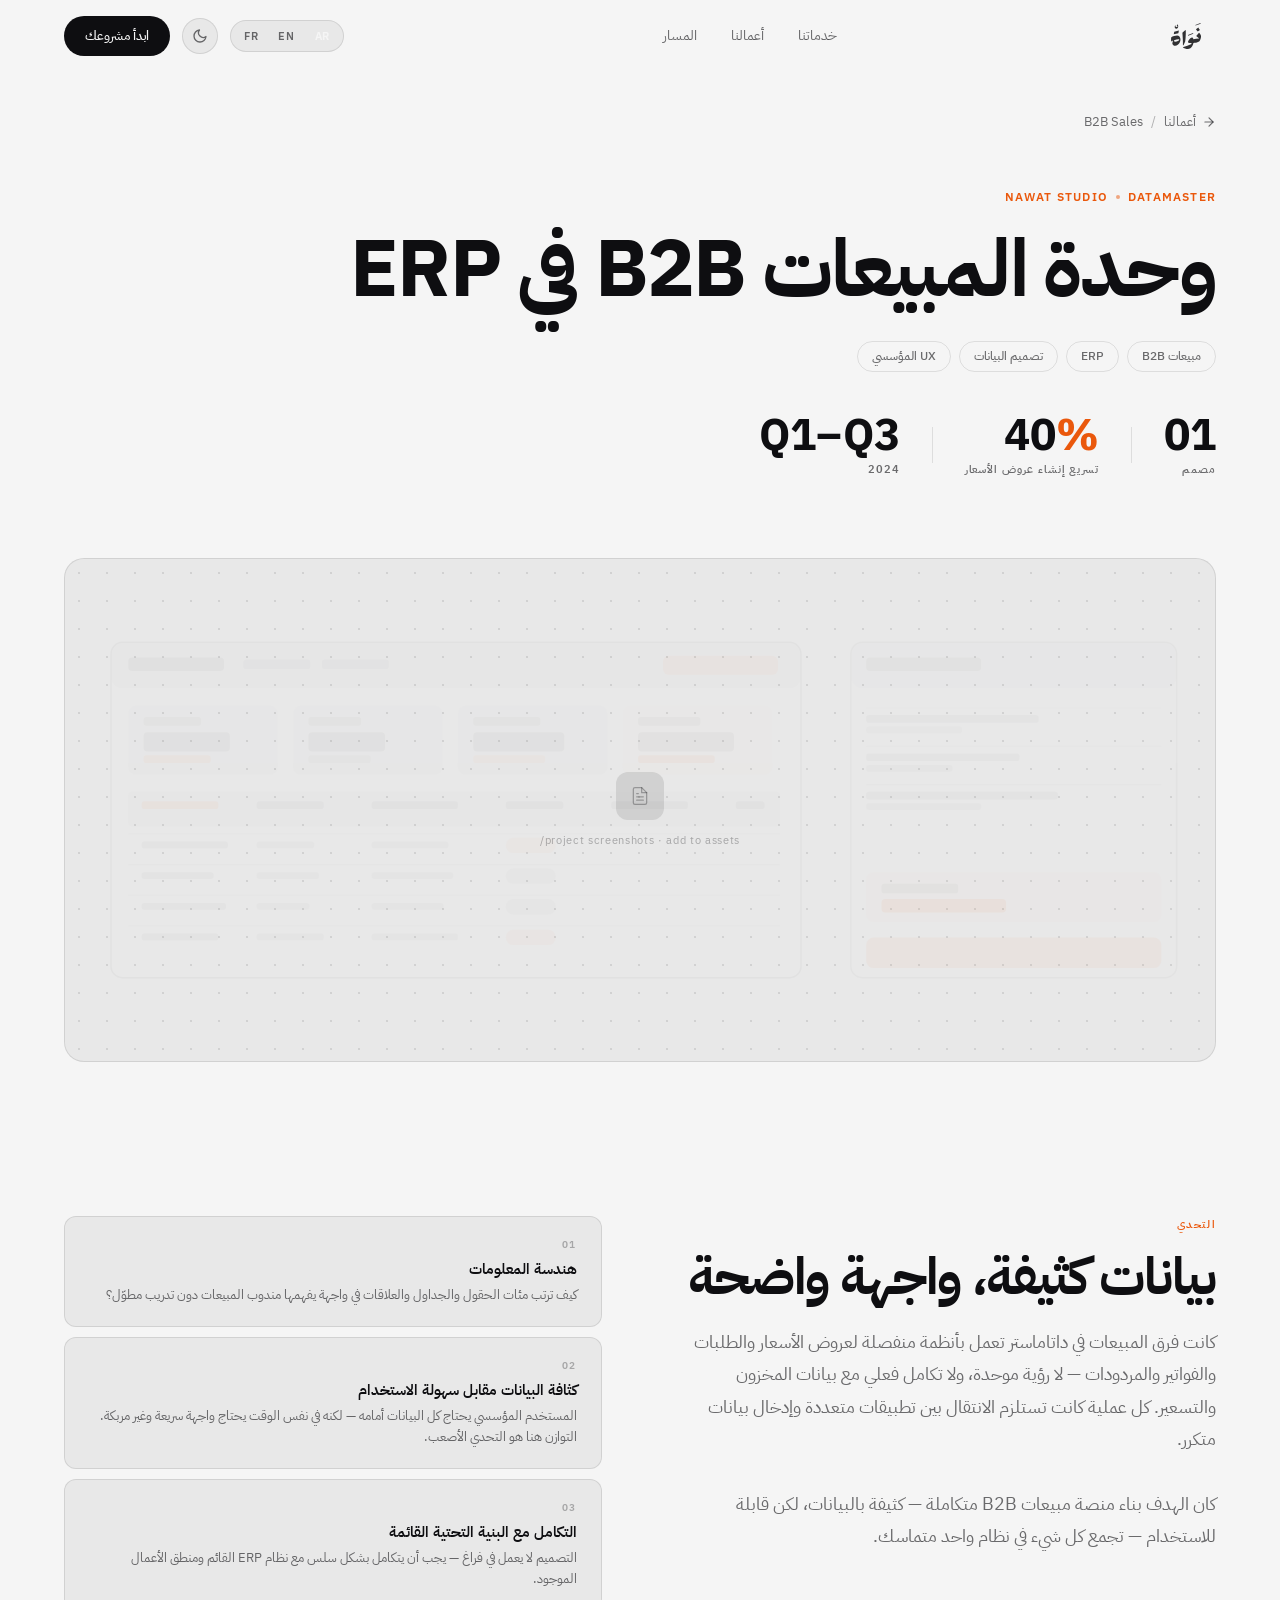
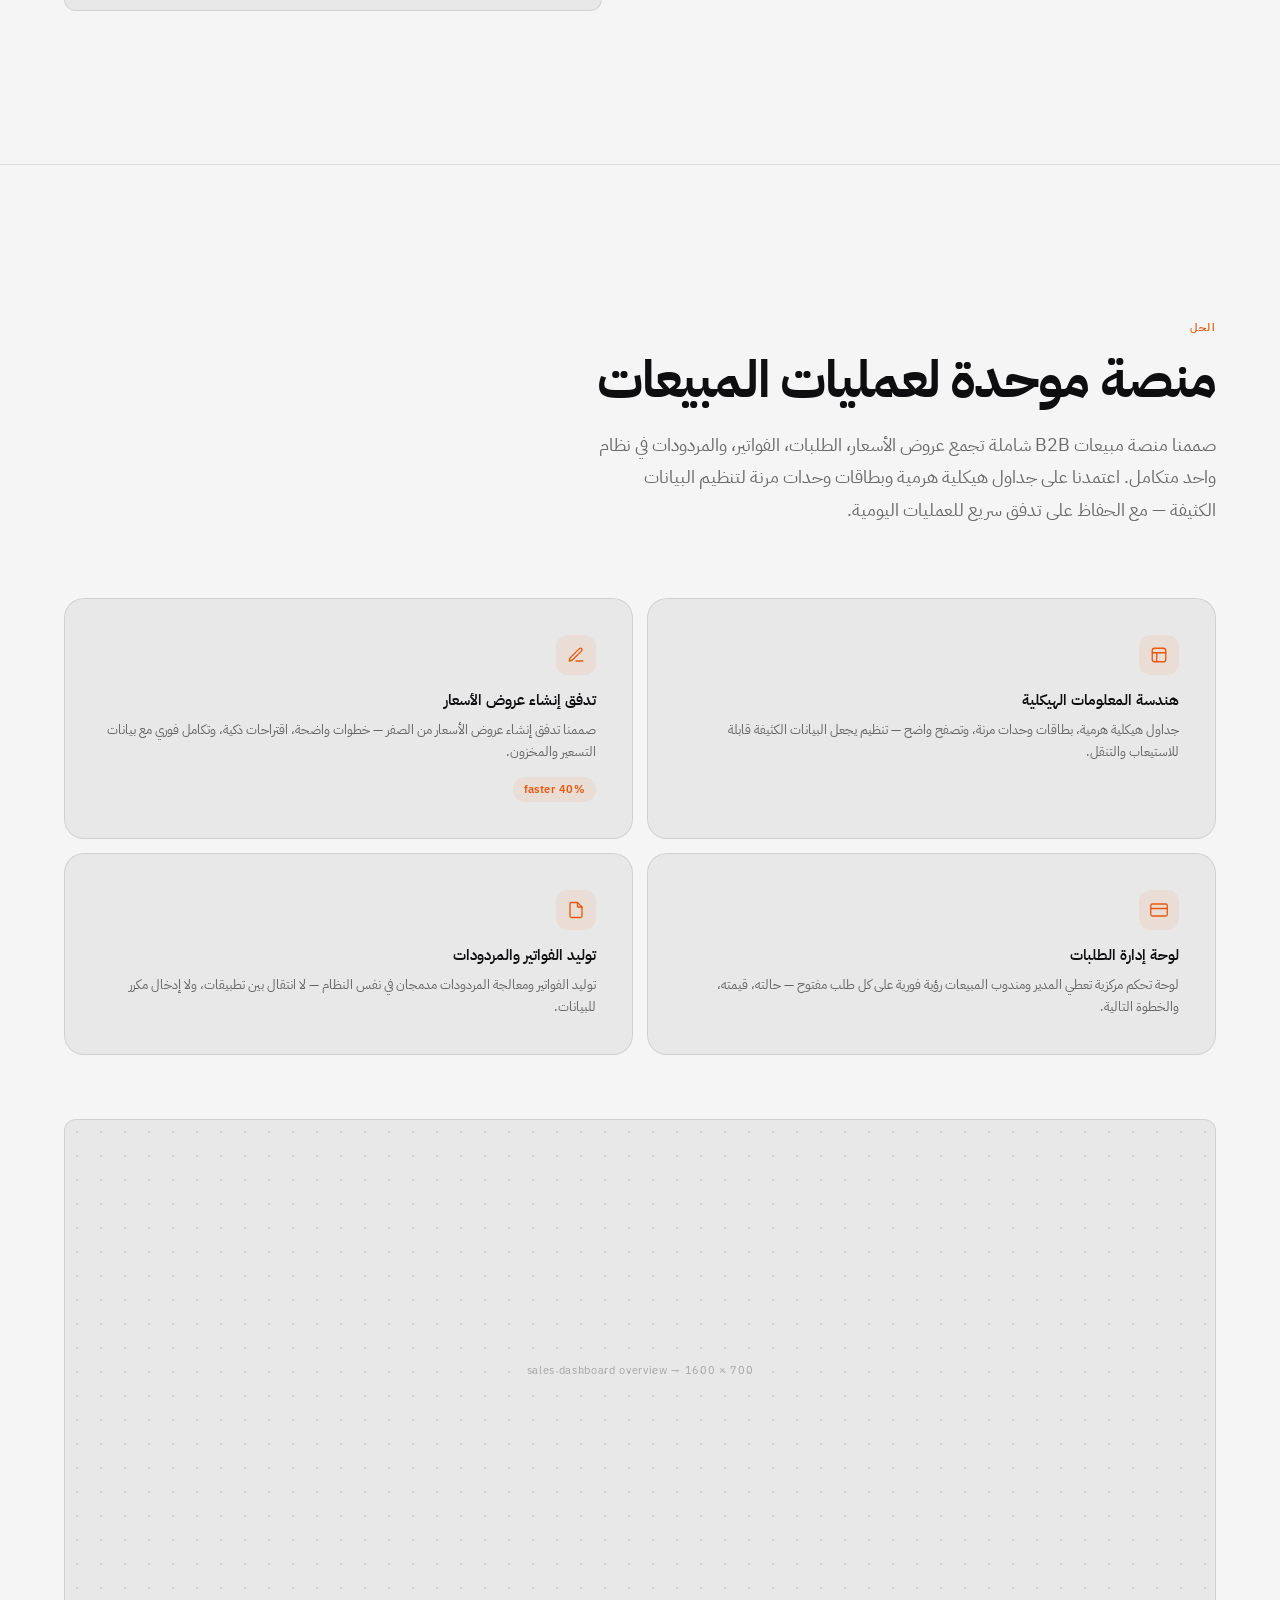
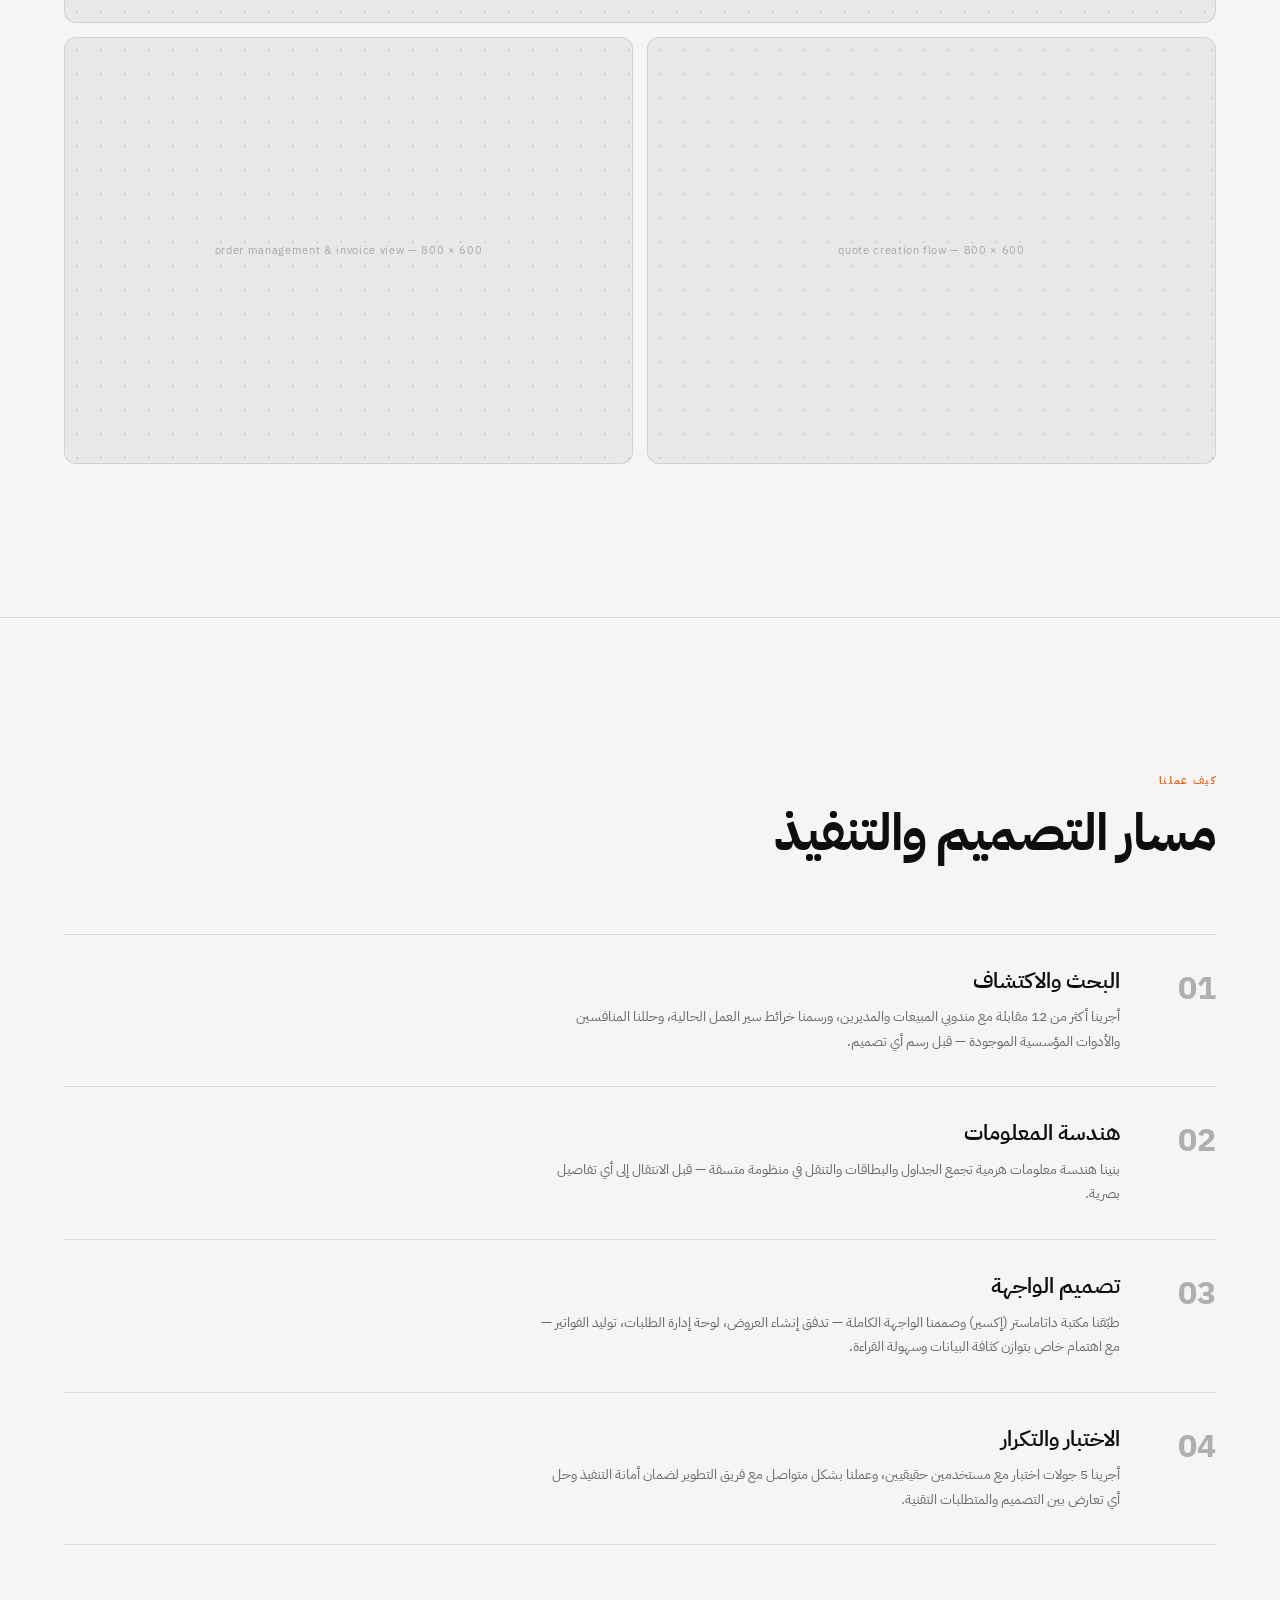
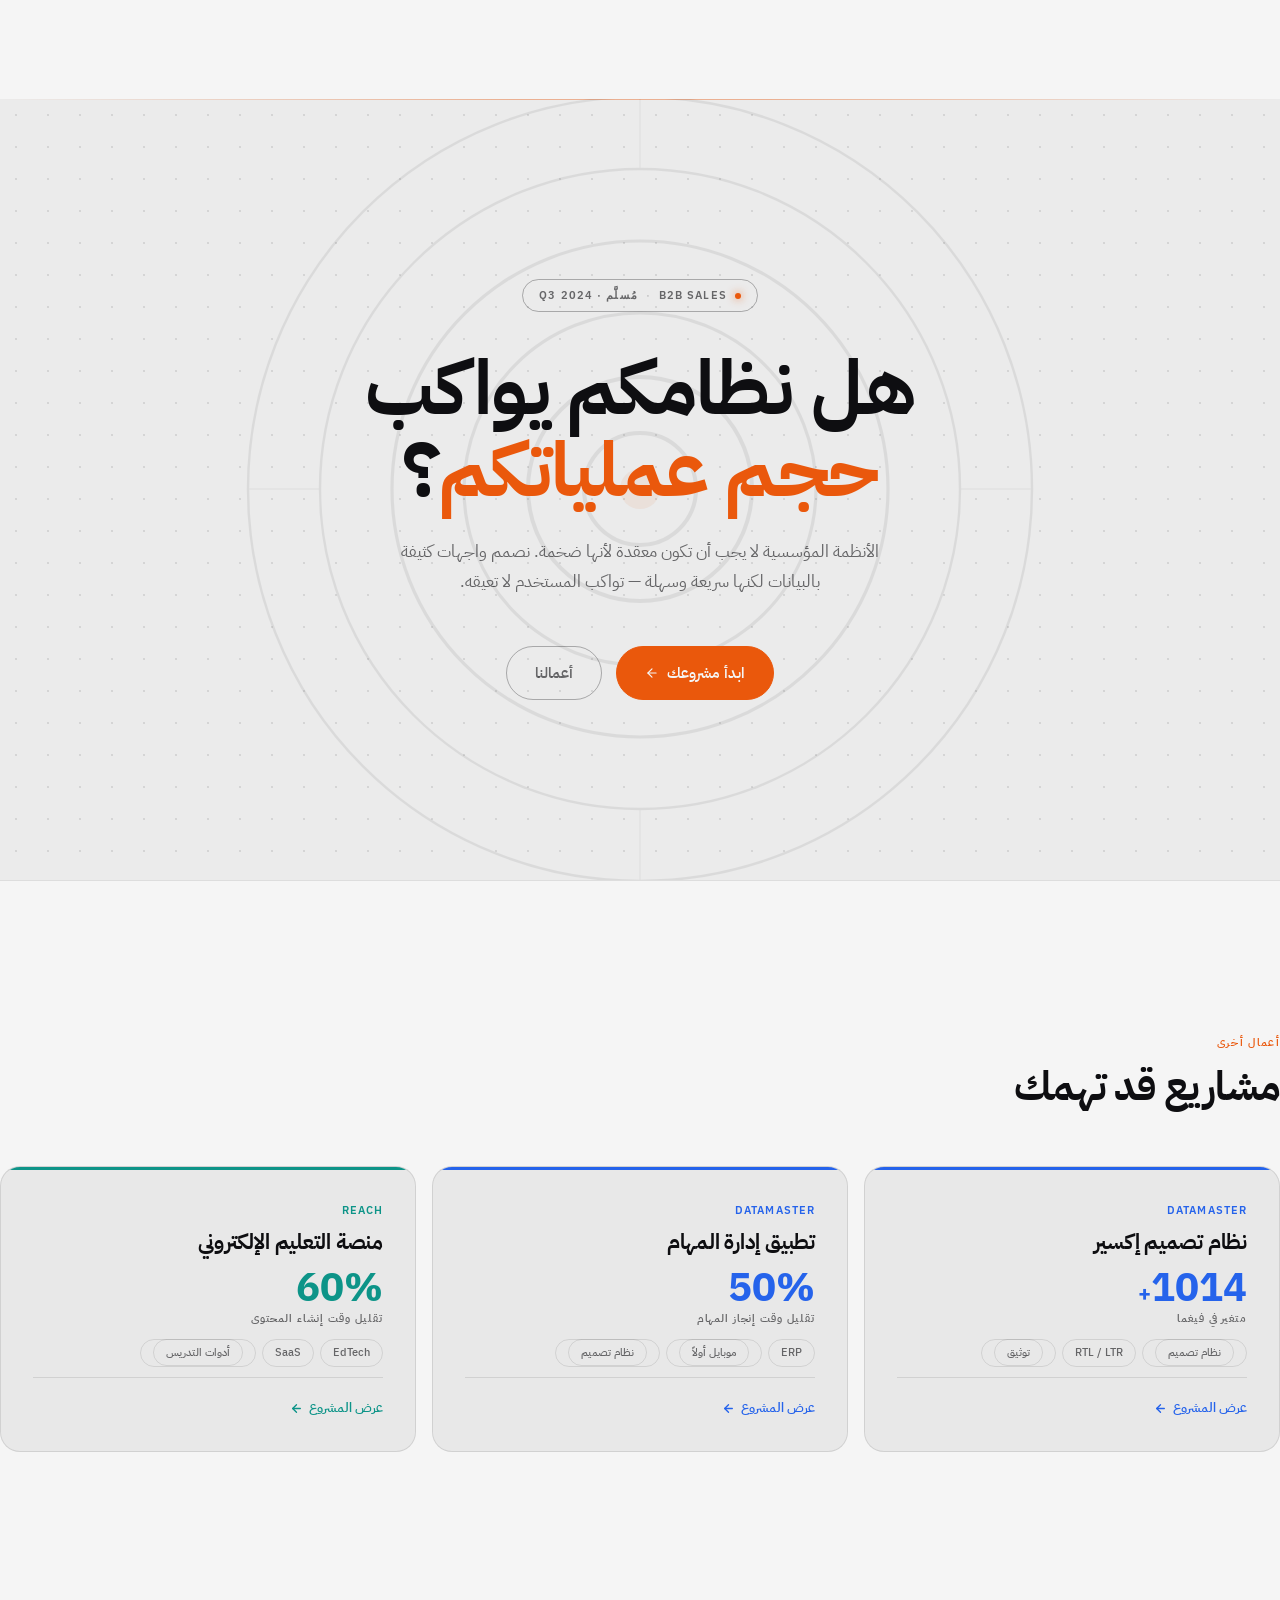
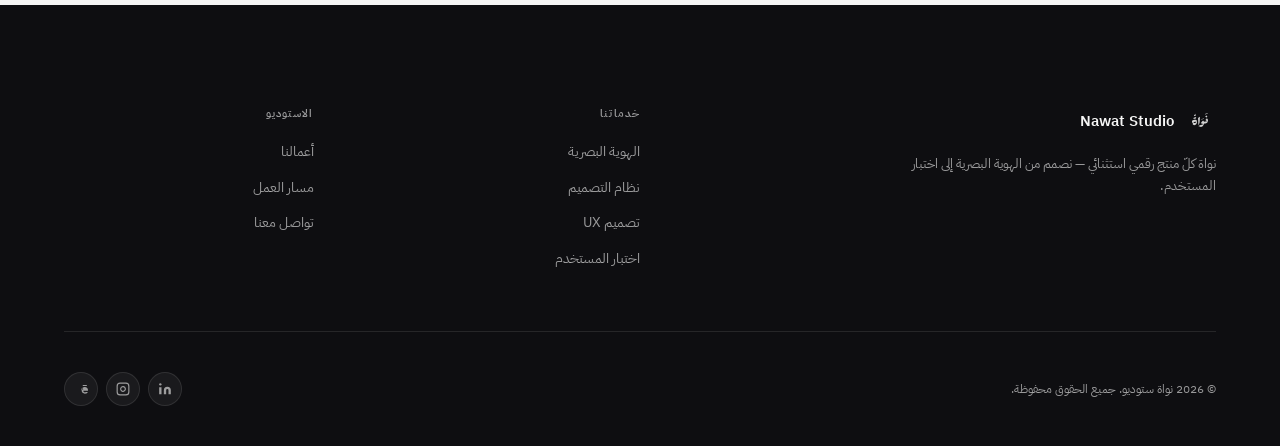
==== commit 4fe45285: "UI: nav fixes, lang pill, ticker, Design System rename - Navbar: removed auto-hide on scroll, remove" ====
--- a/case-study-b2bsales.html
+++ b/case-study-b2bsales.html
@@ -719,7 +719,7 @@
         <p class="cs-process-desc">
           <span class="t-ar">طبّقنا مكتبة داتاماستر (إكسير) وصممنا الواجهة الكاملة — تدفق إنشاء العروض، لوحة إدارة الطلبات، توليد الفواتير — مع اهتمام خاص بتوازن كثافة البيانات وسهولة القراءة.</span>
           <span class="t-en">We applied the DataMaster (Iksir) library and designed the full interface — quote creation flow, order management dashboard, invoice generation — paying special attention to balancing data density with readability.</span>
-          <span class="t-fr">Nous avons appliqué la bibliothèque DataMaster (Iksir) et conçu l'interface complète — flux de création de devis, tableau de commandes, génération de factures — avec une attention particulière à l'équilibre entre densité des données et lisibilité.</span>
+          <span class="t-fr">Nous avons appliqué le design system DataMaster (Iksir) et conçu l'interface complète — flux de création de devis, tableau de commandes, génération de factures — avec une attention particulière à l'équilibre entre densité des données et lisibilité.</span>
         </p>
       </div>
     </div>
@@ -835,15 +835,15 @@
 
   <div class="cs-related-grid">
 
-    <!-- Iksir Design Library -->
+    <!-- Iksir Design System -->
     <a href="case-study-iksir.html" class="cs-related-card reveal" style="--card-accent: #2563EB;">
       <div class="cs-related-card-bar"></div>
       <div class="cs-related-card-body">
         <span class="cs-related-card-client">DataMaster</span>
         <h3 class="cs-related-card-title">
-          <span class="t-ar">مكتبة تصميم إكسير</span>
-          <span class="t-en">Iksir Design Library</span>
-          <span class="t-fr">Bibliothèque de Design Iksir</span>
+          <span class="t-ar">نظام تصميم إكسير</span>
+          <span class="t-en">Iksir Design System</span>
+          <span class="t-fr">Design System Iksir</span>
         </h3>
         <div>
           <div class="cs-related-card-metric">1014<span style="font-size:0.55em;">+</span></div>
@@ -961,7 +961,7 @@
         <p class="footer-col-title"><span class="t-ar">خدماتنا</span><span class="t-en">Services</span><span class="t-fr">Services</span></p>
         <ul class="footer-links">
           <li><a href="index.html#services" class="footer-link"><span class="t-ar">الهوية البصرية</span><span class="t-en">Visual Identity</span><span class="t-fr">Identité Visuelle</span></a></li>
-          <li><a href="index.html#services" class="footer-link"><span class="t-ar">مكتبة التصميم</span><span class="t-en">Design Library</span><span class="t-fr">Bibliothèque de Design</span></a></li>
+          <li><a href="index.html#services" class="footer-link"><span class="t-ar">نظام التصميم</span><span class="t-en">Design System</span><span class="t-fr">Design System</span></a></li>
           <li><a href="index.html#services" class="footer-link"><span class="t-ar">تصميم UX</span><span class="t-en">UX Design</span><span class="t-fr">Design UX</span></a></li>
           <li><a href="index.html#services" class="footer-link"><span class="t-ar">اختبار المستخدم</span><span class="t-en">User Testing</span><span class="t-fr">Tests Utilisateurs</span></a></li>
         </ul>
--- a/styles.css
+++ b/styles.css
@@ -658,9 +658,9 @@
 /* Sliding pill behind active lang button */
 .lang-pill {
   position: absolute;
-  top: 3px;
+  top: 4px;
   left: 3px;
-  height: calc(100% - 6px);
+  height: calc(100% - 8px);
   background: var(--c-text);
   border-radius: 100px;
   transition: left 0.28s var(--ease-out), width 0.28s var(--ease-out);
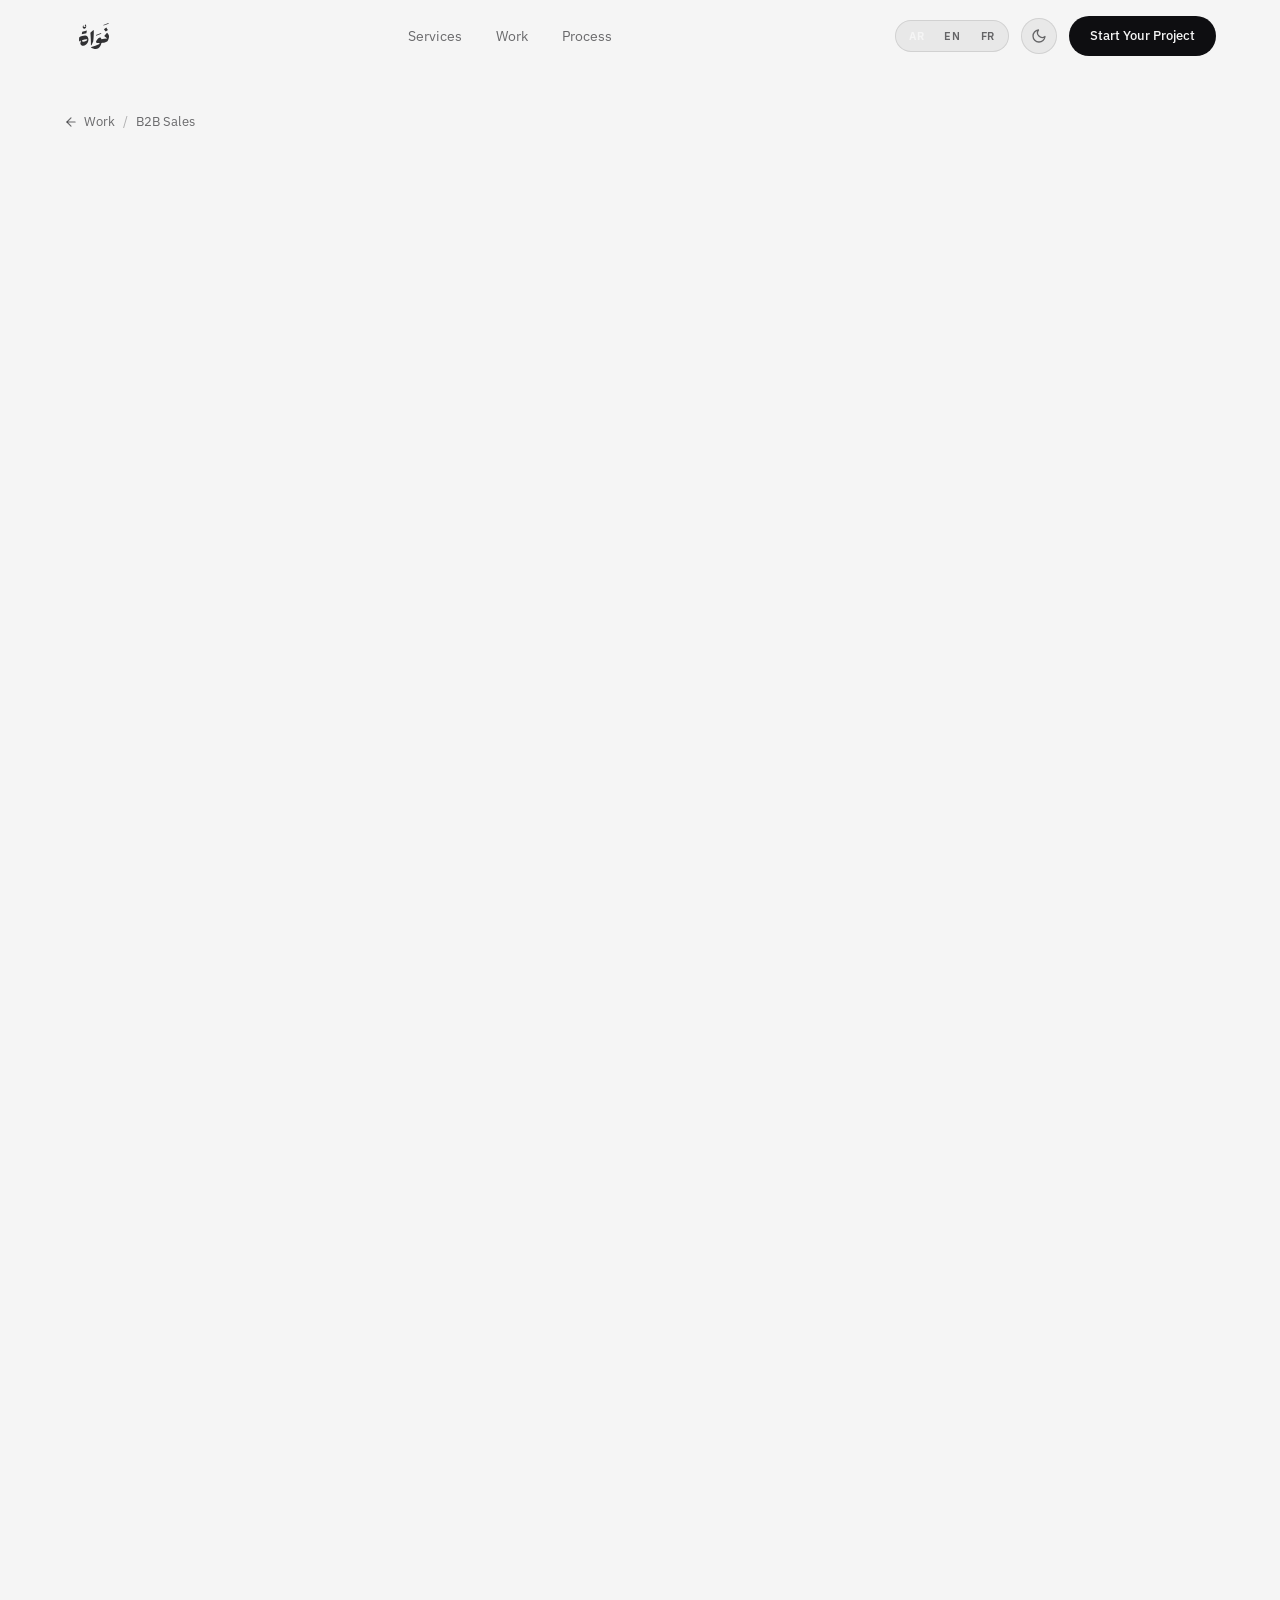
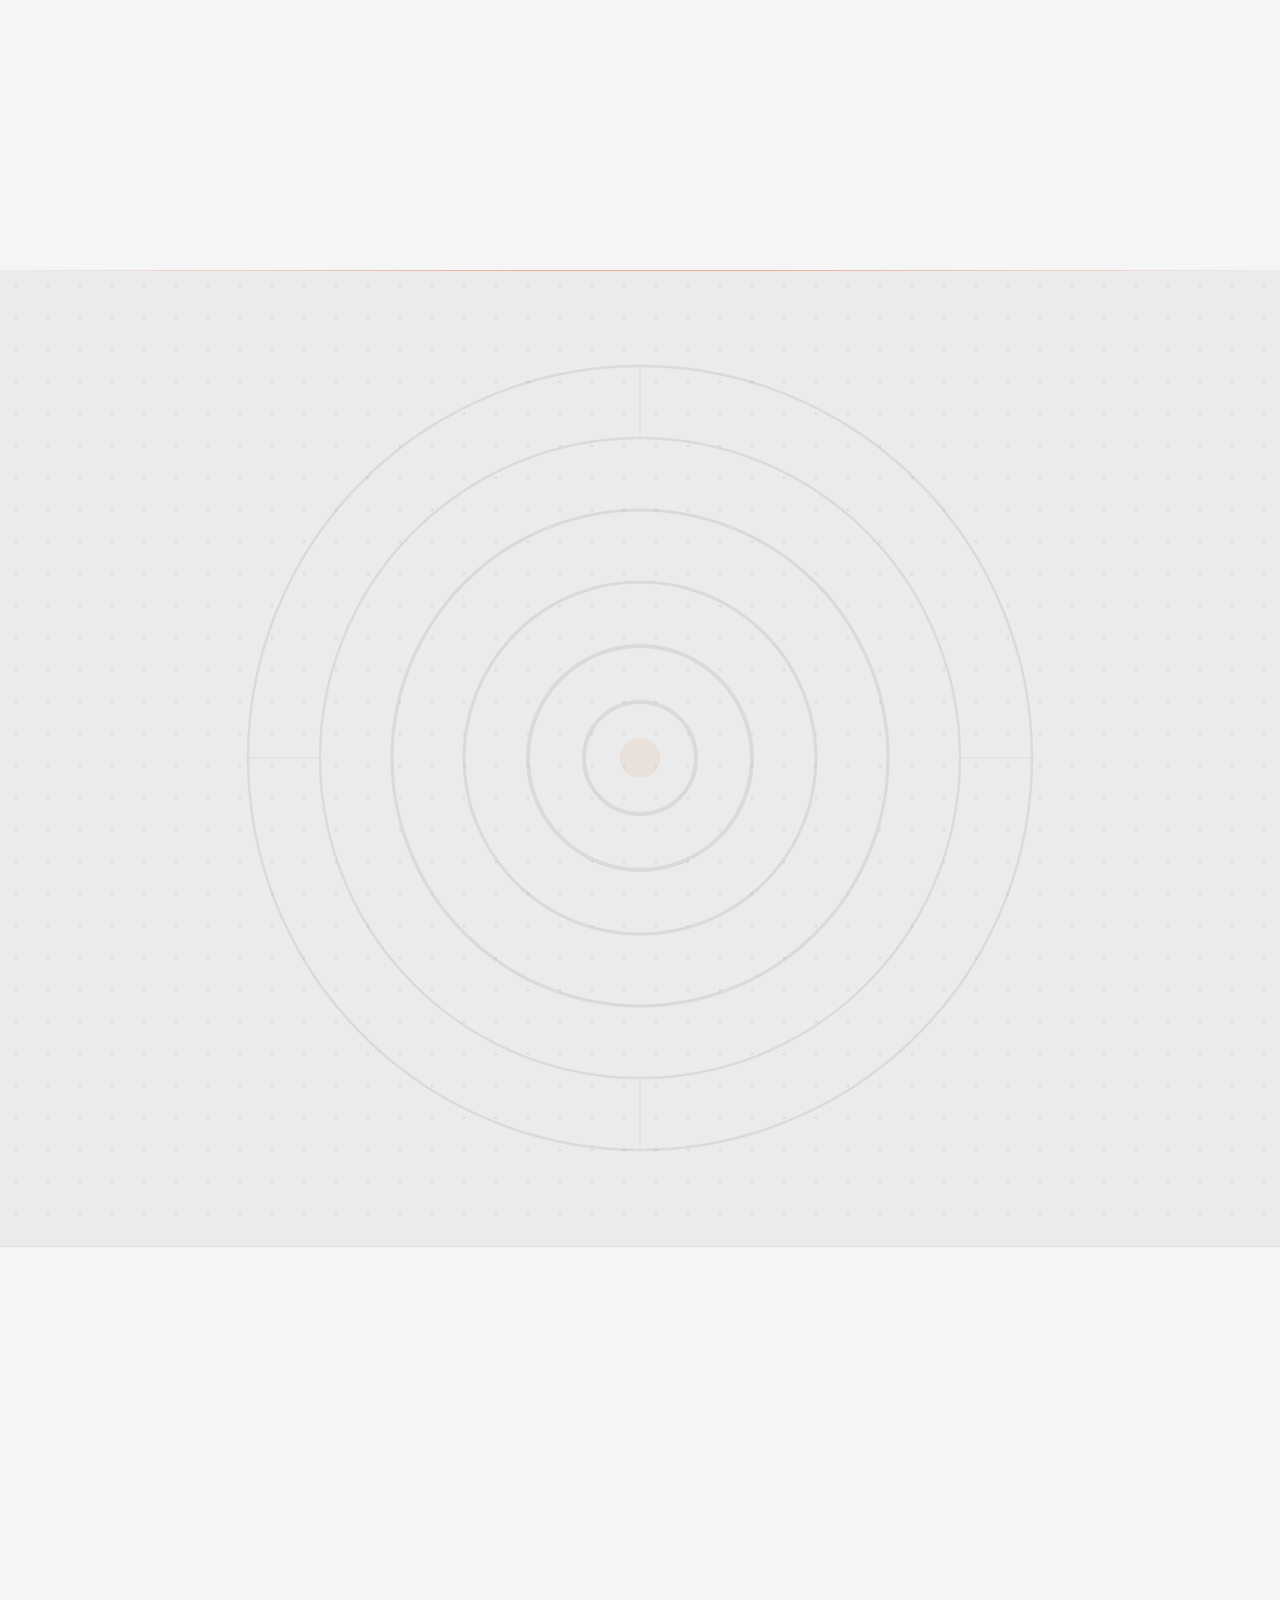
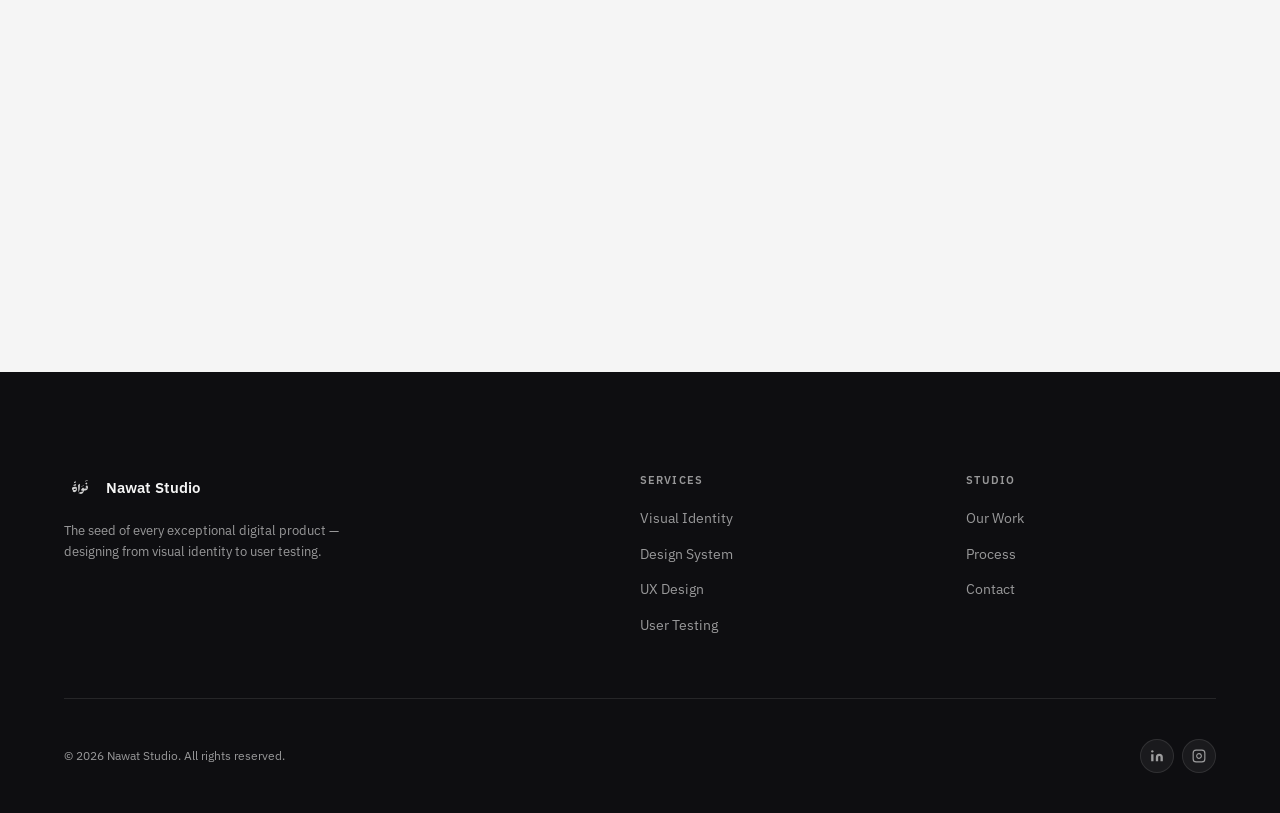
==== commit 71602aa8: "Add Formspree, contact email, LinkedIn & Instagram - Form now submits to Formspree (mnjkvqer endpoin" ====
--- a/case-study-b2bsales.html
+++ b/case-study-b2bsales.html
@@ -980,18 +980,5 @@
       <p class="footer-copy t-en">© 2026 Nawat Studio. All rights reserved.</p>
       <p class="footer-copy t-fr">© 2026 Nawat Studio. Tous droits réservés.</p>
       <div class="footer-social">
-        <a href="#" class="footer-social-link" aria-label="LinkedIn"><svg width="14" height="14" viewBox="0 0 24 24" fill="currentColor"><path d="M16 8a6 6 0 0 1 6 6v7h-4v-7a2 2 0 0 0-2-2 2 2 0 0 0-2 2v7h-4v-7a6 6 0 0 1 6-6z"/><rect x="2" y="9" width="4" height="12"/><circle cx="4" cy="4" r="2"/></svg></a>
-        <a href="#" class="footer-social-link" aria-label="Instagram"><svg width="14" height="14" viewBox="0 0 24 24" fill="none" stroke="currentColor" stroke-width="2"><rect x="2" y="2" width="20" height="20" rx="5" ry="5"/><path d="M16 11.37A4 4 0 1 1 12.63 8 4 4 0 0 1 16 11.37z"/><line x1="17.5" y1="6.5" x2="17.51" y2="6.5"/></svg></a>
-        <a href="#" class="footer-social-link" aria-label="Behance"><svg width="14" height="14" viewBox="0 0 24 24" fill="currentColor"><path d="M22 7h-7V5h7v2zm1.726 10c-.442 1.297-2.029 3-5.101 3-3.074 0-5.564-1.729-5.564-5.675 0-3.91 2.325-5.92 5.466-5.92 3.082 0 4.964 1.782 5.375 4.426.078.506.109 1.188.095 2.14H15.97c.13 3.211 3.483 3.312 4.588 2.029H23.726zm-7.718-3.967c-.088-1.443-1.019-2.017-2.029-2.017-1.138 0-1.967.641-2.171 2.017h4.2z"/></svg></a>
-      </div>
-    </div>
-  </div>
-</footer>
-
-<button class="back-to-top" id="backToTop" aria-label="Back to top">
-  <svg width="16" height="16" viewBox="0 0 24 24" fill="none" stroke="currentColor" stroke-width="2" stroke-linecap="round" stroke-linejoin="round"><polyline points="18 15 12 9 6 15"/></svg>
-</button>
-
-<script src="script.js"></script>
-</body>
-</html>
+        <a href="https://www.linkedin.com/company/nawat-studio/" target="_blank" rel="noopener" class="footer-social-link" aria-label="LinkedIn"><svg width="14" height="14" viewBox="0 0 24 24" fill="currentColor"><path d="M16 8a6 6 0 0 1 6 6v7h-4v-7a2 2 0 0 0-2-2 2 2 0 0 0-2 2v7h-4v-7a6 6 0 0 1 6-6z"/><rect x="2" y="9" width="4" height="12"/><circle cx="4" cy="4" r="2"/></svg></a>
+        <a href="https://www.instagram.com/nawat_studio/" target="_blank" rel="noopener" class="footer-social-link" aria-label="Instagram"><svg width="14" height="14" viewBox="0 0 24 24" fill="none" stroke="currentColor" stroke-width="2"><rect x="2" y="2" width="20" height="20" rx="5" ry="5"/><path d="M16 11.37A4 4 0 1 1 12.63 8 4 4 0 0 1 16 11.37z"/><line x1="17.5" y1="6.5" x2="17.51" y2="6.5"/></svg></a>
--- a/styles.css
+++ b/styles.css
@@ -393,26 +393,9 @@
 }
 
 /* Active section indicator — blue dot below the active link */
-.nav-link::after {
-  content: '';
-  position: absolute;
-  bottom: 2px;
-  left: 50%;
-  transform: translateX(-50%) scale(0);
-  width: 4px;
-  height: 4px;
-  border-radius: 50%;
-  background: var(--blue);
-  transition: transform 0.25s var(--ease-spring), opacity 0.2s;
-  opacity: 0;
-}
 .nav-link.active {
-  color: var(--c-text);
+  color: var(--blue);
   font-weight: 500;
-}
-.nav-link.active::after {
-  transform: translateX(-50%) scale(1);
-  opacity: 1;
 }
 
 /* ── Work Nav Dropdown ──────────────────────────────────────────── */
@@ -792,9 +775,11 @@
   font-size: 20px;
   font-weight: 500;
   padding: 16px 0;
+  padding-inline-start: 16px;
   border-bottom: 1px solid var(--c-border);
   color: var(--c-text);
   border-radius: 0;
+  position: relative;
   opacity: 0;
   transform: translateY(10px);
   transition: opacity 0.3s var(--ease-out), transform 0.3s var(--ease-out), background 0.15s;
@@ -805,6 +790,21 @@
 .mobile-menu.open .nav-link:nth-child(3) { transition-delay: 140ms; }
 .mobile-menu.open .nav-link:nth-child(4) { transition-delay: 180ms; }
 .mobile-menu .nav-link:hover { background: none; color: var(--blue); }
+.mobile-menu .nav-link.active {
+  color: var(--blue);
+  font-weight: 600;
+}
+.mobile-menu .nav-link.active::before {
+  content: '';
+  position: absolute;
+  inset-inline-start: 0;
+  top: 50%;
+  transform: translateY(-50%);
+  width: 3px;
+  height: 60%;
+  background: var(--blue);
+  border-radius: 2px;
+}
 .mobile-menu-footer {
   margin-top: auto;
   display: flex;
@@ -2206,6 +2206,35 @@
 
   .hero-title { font-size: clamp(36px, 10vw, 56px); }
 
+  /* ── 1. Contact spacing fix ─────────────────────────────────── */
+  /* Prevent reveal-left/right from causing horizontal overflow    */
+  .reveal-left,
+  .reveal-right {
+    transform: translateY(24px) !important;
+  }
+  .reveal-left.visible,
+  .reveal-right.visible {
+    transform: translateY(0) !important;
+  }
+
+  /* ── 2. Services — always show CTA on mobile ────────────────── */
+  .service-card-link-text {
+    max-width: 200px;
+    opacity: 1;
+  }
+  .service-card::after {
+    transform: scaleX(1);
+  }
+  .service-card:active {
+    background: var(--c-surface);
+  }
+  .service-card:active .service-icon-wrap {
+    background: var(--blue-15);
+    color: var(--blue);
+    transform: scale(1.05);
+  }
+
+  /* ── 3. Process — vertical timeline on mobile ───────────────── */
   .services-grid { grid-template-columns: 1fr; }
 
   .work-card.featured,
@@ -2216,9 +2245,28 @@
   .founder-photo-wrap { max-width: 380px; margin: 0 auto; }
 
   .process-grid {
-    grid-template-columns: 1fr 1fr;
-    gap: 32px;
+    grid-template-columns: 1fr;
+    gap: 0;
+    padding-inline-start: 24px;
+    border-inline-start: 2px solid var(--c-border);
   }
+  .process-grid::before { display: none; }
+  .process-step {
+    flex-direction: row;
+    gap: 20px;
+    align-items: flex-start;
+    padding-bottom: 40px;
+    padding-inline-start: 24px;
+    margin-inline-start: -25px;
+  }
+  .process-step:last-child { padding-bottom: 0; }
+  .process-num-wrap { flex-shrink: 0; margin-top: 2px; }
+  .process-num { width: 44px; height: 44px; font-size: 14px; background: var(--c-bg); }
+  .process-content { text-align: start; }
+
+  /* ── 4. Pull-quote — mobile ─────────────────────────────────── */
+  .pull-quote { flex-direction: column; gap: 16px; }
+  .pull-quote-mark::after { font-size: 60px; }
 
   .form-row { grid-template-columns: 1fr; }
 
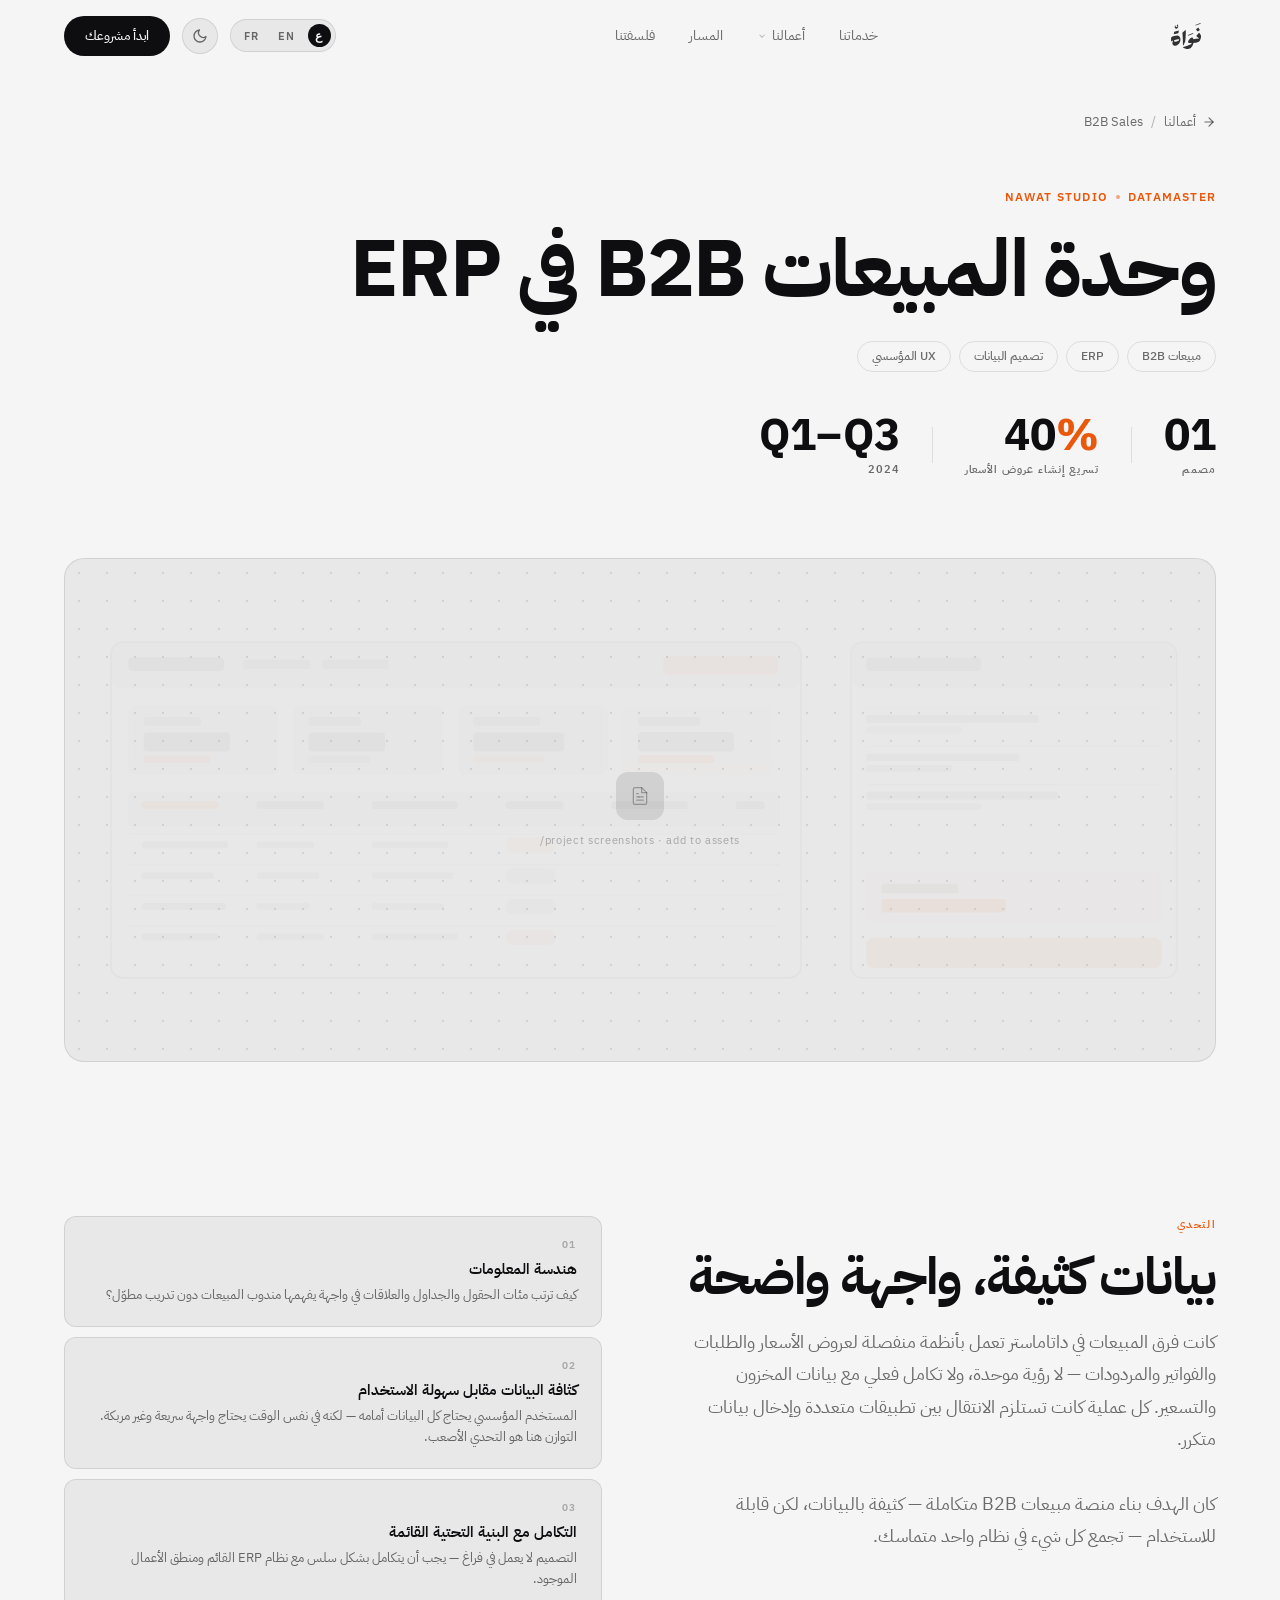
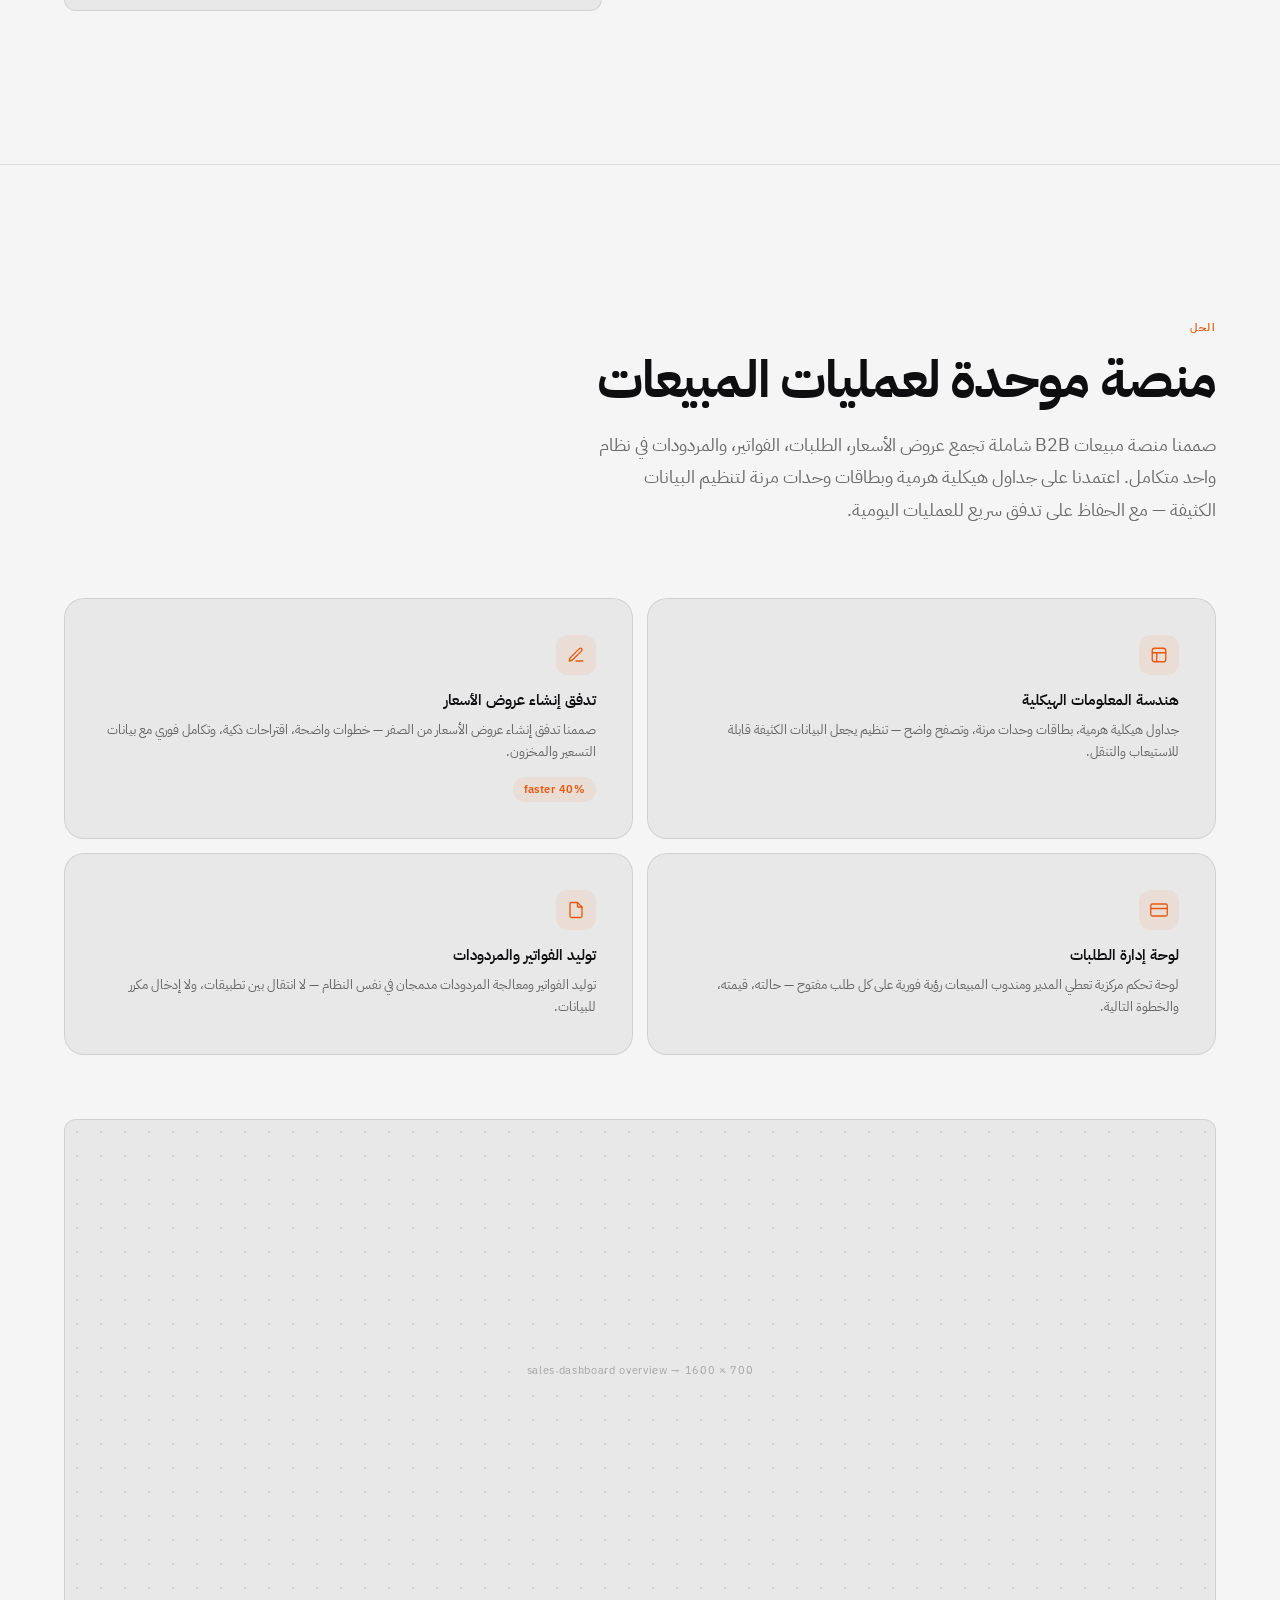
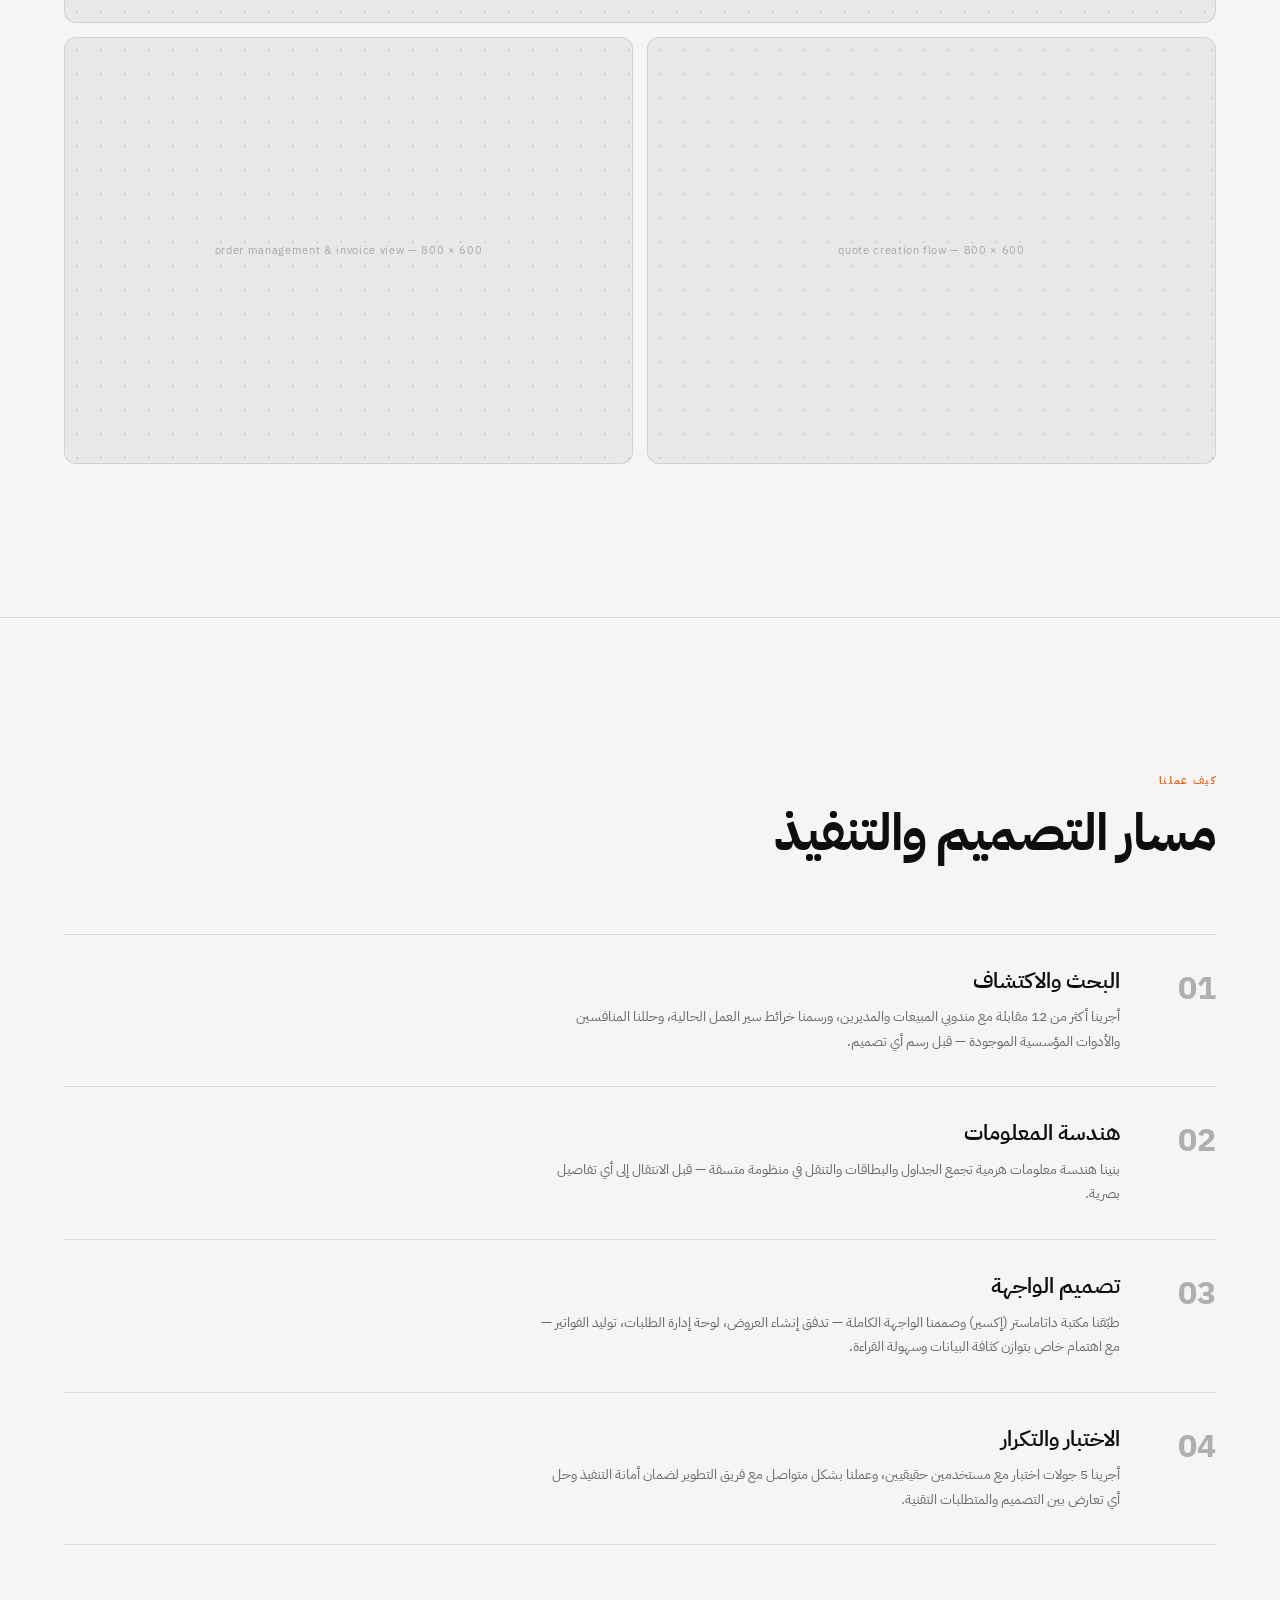
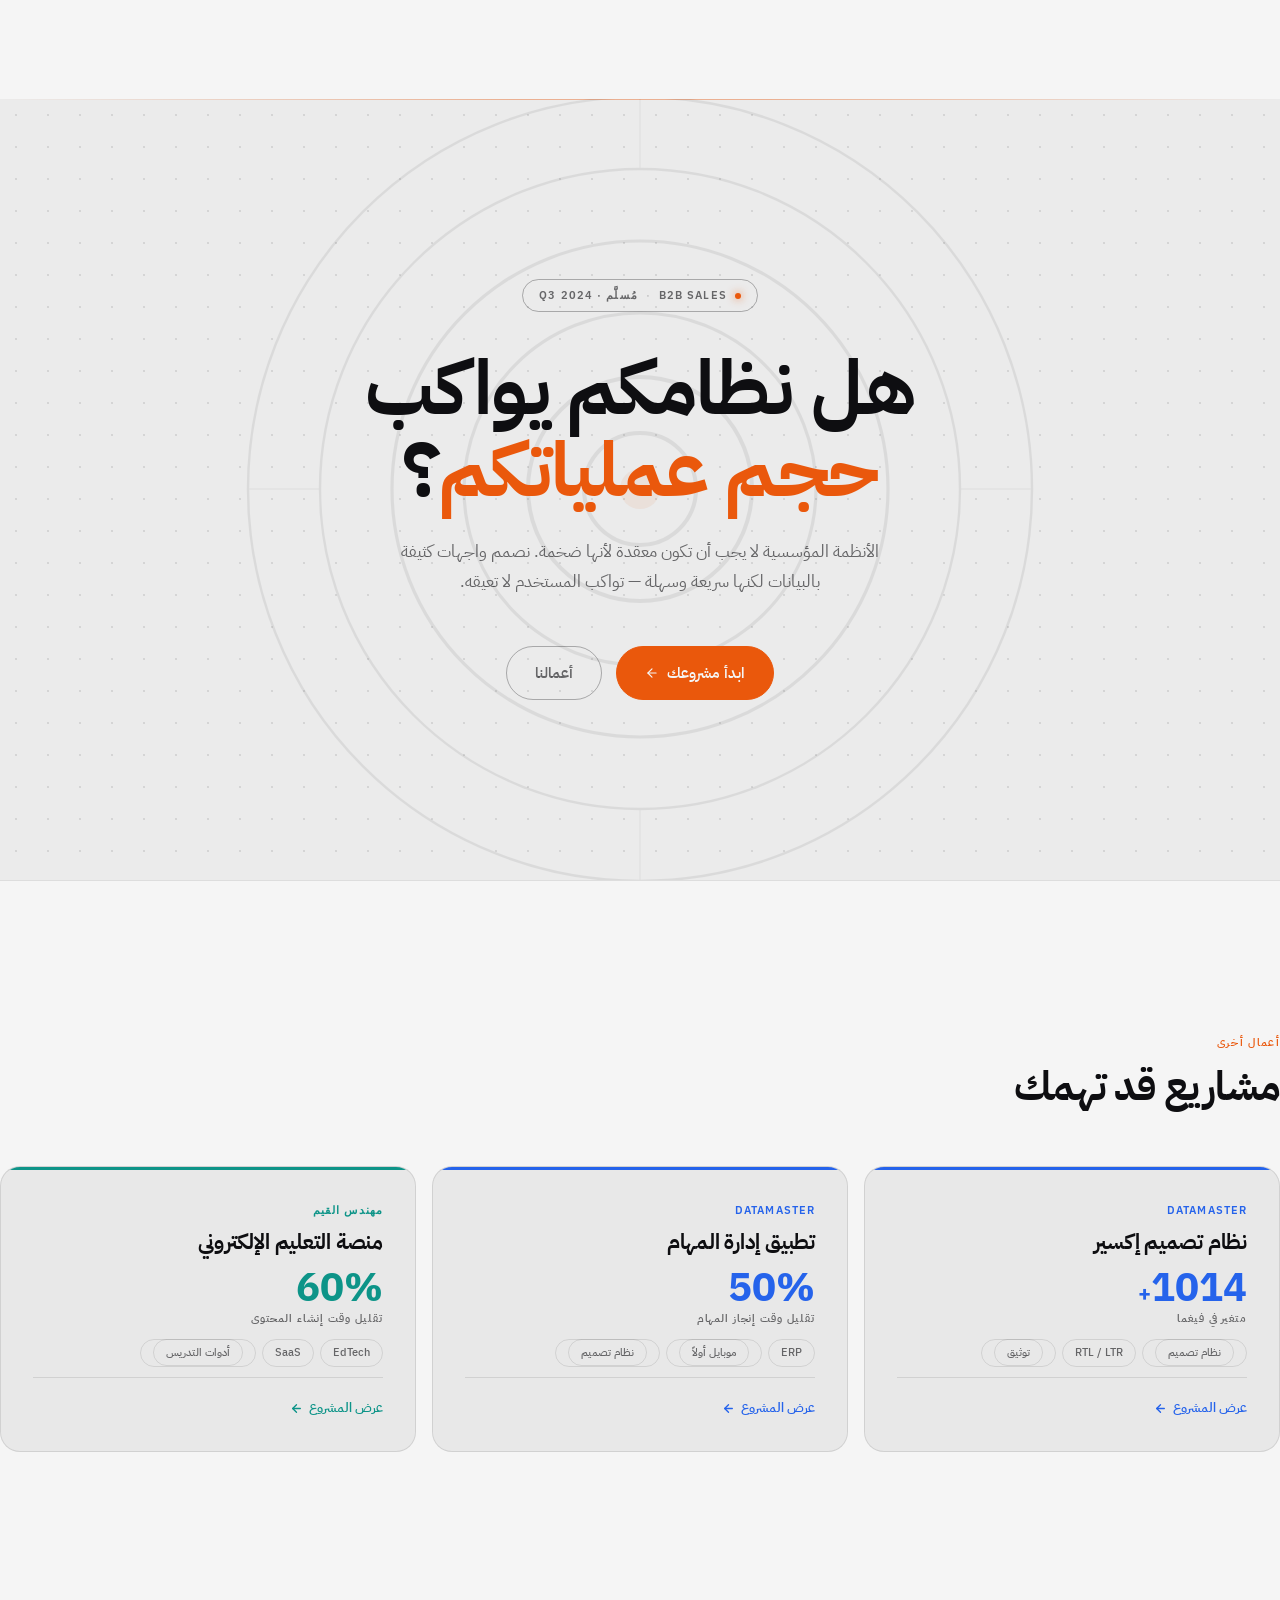
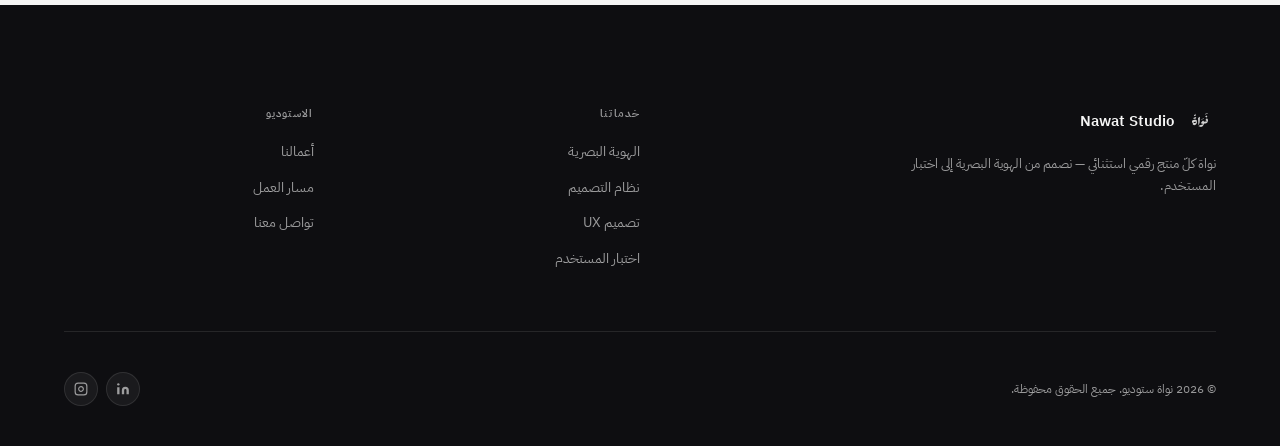
==== commit e95c52d7: "Major update: nav, UX improvements, contact, renames & platform rebrand Navbar - Removed auto-hide o" ====
--- a/case-study-b2bsales.html
+++ b/case-study-b2bsales.html
@@ -276,44 +276,206 @@
 
 <nav class="nav" id="nav" aria-label="Main navigation">
   <div class="nav-inner container">
+
     <a href="index.html" class="nav-logo" aria-label="نواة ستوديو">
       <div class="nav-logo-mark">
         <img class="logo-light-mode" src="assets/Nawat_Logo_ForLight.svg" alt="Nawat Studio" aria-hidden="true">
         <img class="logo-dark-mode"  src="assets/Nawat_Logo_ForDark_Transparent.svg" alt="Nawat Studio" aria-hidden="true">
       </div>
     </a>
+
+    <!-- Desktop Nav Links -->
     <div class="nav-links">
-      <a href="index.html#services" class="nav-link"><span class="t-ar">خدماتنا</span><span class="t-en">Services</span><span class="t-fr">Services</span></a>
-      <a href="index.html#work" class="nav-link"><span class="t-ar">أعمالنا</span><span class="t-en">Work</span><span class="t-fr">Travaux</span></a>
-      <a href="index.html#process" class="nav-link"><span class="t-ar">المسار</span><span class="t-en">Process</span><span class="t-fr">Processus</span></a>
-    </div>
+      <a href="index.html#services" class="nav-link">
+        <span class="t-ar">خدماتنا</span>
+        <span class="t-en">Services</span>
+        <span class="t-fr">Services</span>
+      </a>
+      <!-- Work nav with hover dropdown -->
+      <div class="nav-work" id="navWork">
+        <a href="index.html#work" class="nav-link nav-work-trigger" id="navWorkTrigger">
+          <span class="t-ar">أعمالنا</span>
+          <span class="t-en">Work</span>
+          <span class="t-fr">Travaux</span>
+          <svg class="nav-work-chevron" width="10" height="10" viewBox="0 0 24 24" fill="none" stroke="currentColor" stroke-width="2.5" aria-hidden="true"><polyline points="6 9 12 15 18 9"/></svg>
+        </a>
+
+        <div class="nav-work-panel" id="navWorkPanel" role="menu">
+          <p class="nwp-label">
+            <span class="t-ar">مشاريع مختارة</span>
+            <span class="t-en">Selected Projects</span>
+            <span class="t-fr">Projets Sélectionnés</span>
+          </p>
+
+          <div class="nwp-cards">
+            <a href="case-study-iksir.html" class="nwp-card" style="--nwp-accent:#2563EB;" role="menuitem">
+              <span class="nwp-accent-bar"></span>
+              <div class="nwp-info">
+                <span class="nwp-num">01</span>
+                <div class="nwp-text">
+                  <p class="nwp-title">
+                    <span class="t-ar">إكسير — نظام التصميم</span>
+                    <span class="t-en">Iksir — Design System</span>
+                    <span class="t-fr">Iksir — Design System</span>
+                  </p>
+                  <p class="nwp-tags">Design System · Figma · RTL</p>
+                </div>
+              </div>
+              <span class="nwp-dot"></span>
+              <svg class="nwp-arrow" width="13" height="13" viewBox="0 0 24 24" fill="none" stroke="currentColor" stroke-width="2" aria-hidden="true"><line x1="5" y1="12" x2="19" y2="12"/><polyline points="12 5 19 12 12 19"/></svg>
+            </a>
+
+            <a href="case-study-tasks.html" class="nwp-card" style="--nwp-accent:#2563EB;" role="menuitem">
+              <span class="nwp-accent-bar"></span>
+              <div class="nwp-info">
+                <span class="nwp-num">02</span>
+                <div class="nwp-text">
+                  <p class="nwp-title">
+                    <span class="t-ar">تطبيق إدارة المهام</span>
+                    <span class="t-en">Tasks — Mobile App</span>
+                    <span class="t-fr">Tasks — App Mobile</span>
+                  </p>
+                  <p class="nwp-tags">UX/UI · Mobile · ERP</p>
+                </div>
+              </div>
+              <span class="nwp-dot"></span>
+              <svg class="nwp-arrow" width="13" height="13" viewBox="0 0 24 24" fill="none" stroke="currentColor" stroke-width="2" aria-hidden="true"><line x1="5" y1="12" x2="19" y2="12"/><polyline points="12 5 19 12 12 19"/></svg>
+            </a>
+
+            <a href="case-study-b2bsales.html" class="nwp-card" style="--nwp-accent:#EA580C;" role="menuitem">
+              <span class="nwp-accent-bar"></span>
+              <div class="nwp-info">
+                <span class="nwp-num">03</span>
+                <div class="nwp-text">
+                  <p class="nwp-title">
+                    <span class="t-ar">وحدة مبيعات B2B</span>
+                    <span class="t-en">B2B Sales Module</span>
+                    <span class="t-fr">Module Ventes B2B</span>
+                  </p>
+                  <p class="nwp-tags">ERP · B2B · Data Design</p>
+                </div>
+              </div>
+              <span class="nwp-dot"></span>
+              <svg class="nwp-arrow" width="13" height="13" viewBox="0 0 24 24" fill="none" stroke="currentColor" stroke-width="2" aria-hidden="true"><line x1="5" y1="12" x2="19" y2="12"/><polyline points="12 5 19 12 12 19"/></svg>
+            </a>
+
+            <a href="case-study-reach.html" class="nwp-card" style="--nwp-accent:#0D9488;" role="menuitem">
+              <span class="nwp-accent-bar"></span>
+              <div class="nwp-info">
+                <span class="nwp-num">04</span>
+                <div class="nwp-text">
+                  <p class="nwp-title">
+                    <span class="t-ar">مهندس القيم — منصة التعليم الإلكتروني</span>
+                    <span class="t-en">Muhandis Al-Qiyam — eLearning Platform</span>
+                    <span class="t-fr">Muhandis Al-Qiyam — Plateforme eLearning</span>
+                  </p>
+                  <p class="nwp-tags">EdTech · UX Research · Product</p>
+                </div>
+              </div>
+              <span class="nwp-dot"></span>
+              <svg class="nwp-arrow" width="13" height="13" viewBox="0 0 24 24" fill="none" stroke="currentColor" stroke-width="2" aria-hidden="true"><line x1="5" y1="12" x2="19" y2="12"/><polyline points="12 5 19 12 12 19"/></svg>
+            </a>
+          </div>
+
+          <div class="nwp-footer">
+            <a href="index.html#work" class="nwp-view-all">
+              <span class="t-ar">عرض جميع الأعمال</span>
+              <span class="t-en">View All Work</span>
+              <span class="t-fr">Voir tous les projets</span>
+              <svg width="12" height="12" viewBox="0 0 24 24" fill="none" stroke="currentColor" stroke-width="2" aria-hidden="true"><line x1="5" y1="12" x2="19" y2="12"/><polyline points="12 5 19 12 12 19"/></svg>
+            </a>
+          </div>
+        </div>
+      </div>
+      <a href="index.html#process" class="nav-link">
+        <span class="t-ar">المسار</span>
+        <span class="t-en">Process</span>
+        <span class="t-fr">Processus</span>
+      </a>
+      <a href="index.html#manifesto" class="nav-link">
+        <span class="t-ar">فلسفتنا</span>
+        <span class="t-en">Philosophy</span>
+        <span class="t-fr">Philosophie</span>
+      </a>
+    </div>
+
+    <!-- Controls -->
     <div class="nav-controls">
+      <!-- Language Switcher -->
       <div class="lang-switcher" role="group" aria-label="Language selector">
-        <button class="lang-btn active" data-lang-btn="ar" aria-label="العربية">AR</button>
+        <div class="lang-pill" id="langPill" aria-hidden="true"></div>
+        <button class="lang-btn active" data-lang-btn="ar" aria-label="العربية"><span dir="rtl" style="font-size:12px;">ع</span></button>
         <button class="lang-btn"        data-lang-btn="en" aria-label="English">EN</button>
         <button class="lang-btn"        data-lang-btn="fr" aria-label="Français">FR</button>
       </div>
+
+      <!-- Theme Toggle -->
       <button class="theme-toggle" id="themeToggle" aria-label="Toggle dark mode">
-        <svg class="icon-moon" width="16" height="16" viewBox="0 0 24 24" fill="none" stroke="currentColor" stroke-width="2" stroke-linecap="round" stroke-linejoin="round"><path d="M21 12.79A9 9 0 1 1 11.21 3 7 7 0 0 0 21 12.79z"/></svg>
-        <svg class="icon-sun" width="16" height="16" viewBox="0 0 24 24" fill="none" stroke="currentColor" stroke-width="2" stroke-linecap="round" stroke-linejoin="round"><circle cx="12" cy="12" r="5"/><line x1="12" y1="1" x2="12" y2="3"/><line x1="12" y1="21" x2="12" y2="23"/><line x1="4.22" y1="4.22" x2="5.64" y2="5.64"/><line x1="18.36" y1="18.36" x2="19.78" y2="19.78"/><line x1="1" y1="12" x2="3" y2="12"/><line x1="21" y1="12" x2="23" y2="12"/><line x1="4.22" y1="19.78" x2="5.64" y2="18.36"/><line x1="18.36" y1="5.64" x2="19.78" y2="4.22"/></svg>
+        <svg class="icon-moon" width="16" height="16" viewBox="0 0 24 24" fill="none" stroke="currentColor" stroke-width="2" stroke-linecap="round" stroke-linejoin="round">
+          <path d="M21 12.79A9 9 0 1 1 11.21 3 7 7 0 0 0 21 12.79z"/>
+        </svg>
+        <svg class="icon-sun" width="16" height="16" viewBox="0 0 24 24" fill="none" stroke="currentColor" stroke-width="2" stroke-linecap="round" stroke-linejoin="round">
+          <circle cx="12" cy="12" r="5"/>
+          <line x1="12" y1="1" x2="12" y2="3"/>
+          <line x1="12" y1="21" x2="12" y2="23"/>
+          <line x1="4.22" y1="4.22" x2="5.64" y2="5.64"/>
+          <line x1="18.36" y1="18.36" x2="19.78" y2="19.78"/>
+          <line x1="1" y1="12" x2="3" y2="12"/>
+          <line x1="21" y1="12" x2="23" y2="12"/>
+          <line x1="4.22" y1="19.78" x2="5.64" y2="18.36"/>
+          <line x1="18.36" y1="5.64" x2="19.78" y2="4.22"/>
+        </svg>
       </button>
+
+      <!-- CTA -->
       <a href="index.html#contact" class="nav-cta btn">
-        <span class="t-ar">ابدأ مشروعك</span><span class="t-en">Start Your Project</span><span class="t-fr">Démarrer votre projet</span>
+        <span class="t-ar">ابدأ مشروعك</span>
+        <span class="t-en">Start Your Project</span>
+        <span class="t-fr">Votre Projet</span>
       </a>
     </div>
-    <button class="nav-mobile-toggle" id="mobileToggle" aria-label="Toggle menu" aria-expanded="false"><span></span><span></span><span></span></button>
-  </div>
+
+    <!-- Mobile Toggle -->
+    <button class="nav-mobile-toggle" id="mobileToggle" aria-label="Toggle menu" aria-expanded="false">
+      <span></span>
+      <span></span>
+      <span></span>
+    </button>
+  </div>
+
 </nav>
 
+<!-- Mobile Menu — kept outside <nav> so backdrop-filter on .nav.scrolled doesn't clip it -->
 <div class="mobile-menu" id="mobileMenu" role="dialog" aria-modal="true" aria-label="Main navigation">
-  <a href="index.html#services" class="nav-link"><span class="t-ar">خدماتنا</span><span class="t-en">Services</span><span class="t-fr">Services</span></a>
-  <a href="index.html#work" class="nav-link"><span class="t-ar">أعمالنا</span><span class="t-en">Work</span><span class="t-fr">Travaux</span></a>
-  <a href="index.html#process" class="nav-link"><span class="t-ar">المسار</span><span class="t-en">Process</span><span class="t-fr">Processus</span></a>
+  <a href="index.html#services" class="nav-link">
+    <span class="t-ar">خدماتنا</span>
+    <span class="t-en">Services</span>
+    <span class="t-fr">Services</span>
+  </a>
+  <a href="index.html#work" class="nav-link">
+    <span class="t-ar">أعمالنا</span>
+    <span class="t-en">Work</span>
+    <span class="t-fr">Travaux</span>
+  </a>
+  <a href="index.html#process" class="nav-link">
+    <span class="t-ar">المسار</span>
+    <span class="t-en">Process</span>
+    <span class="t-fr">Processus</span>
+  </a>
+  <a href="index.html#manifesto" class="nav-link">
+    <span class="t-ar">فلسفتنا</span>
+    <span class="t-en">Philosophy</span>
+    <span class="t-fr">Philosophie</span>
+  </a>
   <div class="mobile-menu-footer">
     <a href="index.html#contact" class="btn btn-primary" style="justify-content:center;">
-      <span class="t-ar">ابدأ مشروعك</span><span class="t-en">Start Your Project</span><span class="t-fr">Démarrer votre projet</span>
+      <span class="t-ar">ابدأ مشروعك</span>
+      <span class="t-en">Start Your Project</span>
+      <span class="t-fr">Démarrer votre projet</span>
     </a>
   </div>
+</div>
+
 </div>
 
 
@@ -903,15 +1065,15 @@
       </div>
     </a>
 
-    <!-- REACH eLearning Platform -->
+    <!-- مهندس القيم -->
     <a href="case-study-reach.html" class="cs-related-card reveal" style="--card-accent: #0D9488;">
       <div class="cs-related-card-bar"></div>
       <div class="cs-related-card-body">
-        <span class="cs-related-card-client">REACH</span>
+        <span class="cs-related-card-client">مهندس القيم</span>
         <h3 class="cs-related-card-title">
           <span class="t-ar">منصة التعليم الإلكتروني</span>
-          <span class="t-en">eLearning Platform</span>
-          <span class="t-fr">Plateforme eLearning</span>
+          <span class="t-en">Muhandis Al-Qiyam</span>
+          <span class="t-fr">Muhandis Al-Qiyam</span>
         </h3>
         <div>
           <div class="cs-related-card-metric">60%</div>
@@ -982,3 +1144,11 @@
       <div class="footer-social">
         <a href="https://www.linkedin.com/company/nawat-studio/" target="_blank" rel="noopener" class="footer-social-link" aria-label="LinkedIn"><svg width="14" height="14" viewBox="0 0 24 24" fill="currentColor"><path d="M16 8a6 6 0 0 1 6 6v7h-4v-7a2 2 0 0 0-2-2 2 2 0 0 0-2 2v7h-4v-7a6 6 0 0 1 6-6z"/><rect x="2" y="9" width="4" height="12"/><circle cx="4" cy="4" r="2"/></svg></a>
         <a href="https://www.instagram.com/nawat_studio/" target="_blank" rel="noopener" class="footer-social-link" aria-label="Instagram"><svg width="14" height="14" viewBox="0 0 24 24" fill="none" stroke="currentColor" stroke-width="2"><rect x="2" y="2" width="20" height="20" rx="5" ry="5"/><path d="M16 11.37A4 4 0 1 1 12.63 8 4 4 0 0 1 16 11.37z"/><line x1="17.5" y1="6.5" x2="17.51" y2="6.5"/></svg></a>
+      </div>
+    </div>
+  </div>
+</footer>
+
+<script src="script.js"></script>
+</body>
+</html>
--- a/styles.css
+++ b/styles.css
@@ -1263,6 +1263,15 @@
   box-shadow: 0 24px 60px rgba(0,0,0,0.1);
   border-color: var(--c-border-lg);
 }
+/* Cards without a case study page — not interactive */
+.work-card:not(:has(.work-card-overlay)) {
+  cursor: default;
+}
+.work-card:not(:has(.work-card-overlay)):hover {
+  transform: none;
+  box-shadow: none;
+  border-color: var(--c-border);
+}
 [data-theme="dark"] .work-card:hover {
   box-shadow: 0 24px 60px rgba(0,0,0,0.4);
 }
@@ -1275,13 +1284,12 @@
 .work-card-overlay {
   position: absolute;
   inset: 0;
+  z-index: 2;
+  border-radius: inherit;
+}
+.work-card-body {
+  position: relative;
   z-index: 1;
-  border-radius: inherit;
-}
-/* Keep card body interactive above overlay */
-.work-card-body {
-  position: relative;
-  z-index: 2;
 }
 
 .work-card-image {
@@ -3174,9 +3182,13 @@
   .hero-calligraphy-main { width: clamp(220px, 82vw, 420px); }
   .founder-highlights { grid-template-columns: 1fr 1fr; }
   .spectrum-top { grid-template-columns: repeat(3, 1fr); }
+  /* Fill the empty cell in the last row when 5 items don't divide evenly */
+  .spectrum-cell:last-child { grid-column: span 2; }
   .process-visual { padding: 24px 16px; }
   .pull-quote { flex-direction: column; gap: 16px; }
   .pull-quote-mark { font-size: 60px; }
+  /* Faster ticker on mobile */
+  .ticker-track { animation-duration: 15s !important; }
 }
 @media (max-width: 480px) {
   .hero-latin-track { letter-spacing: 0.35em; }
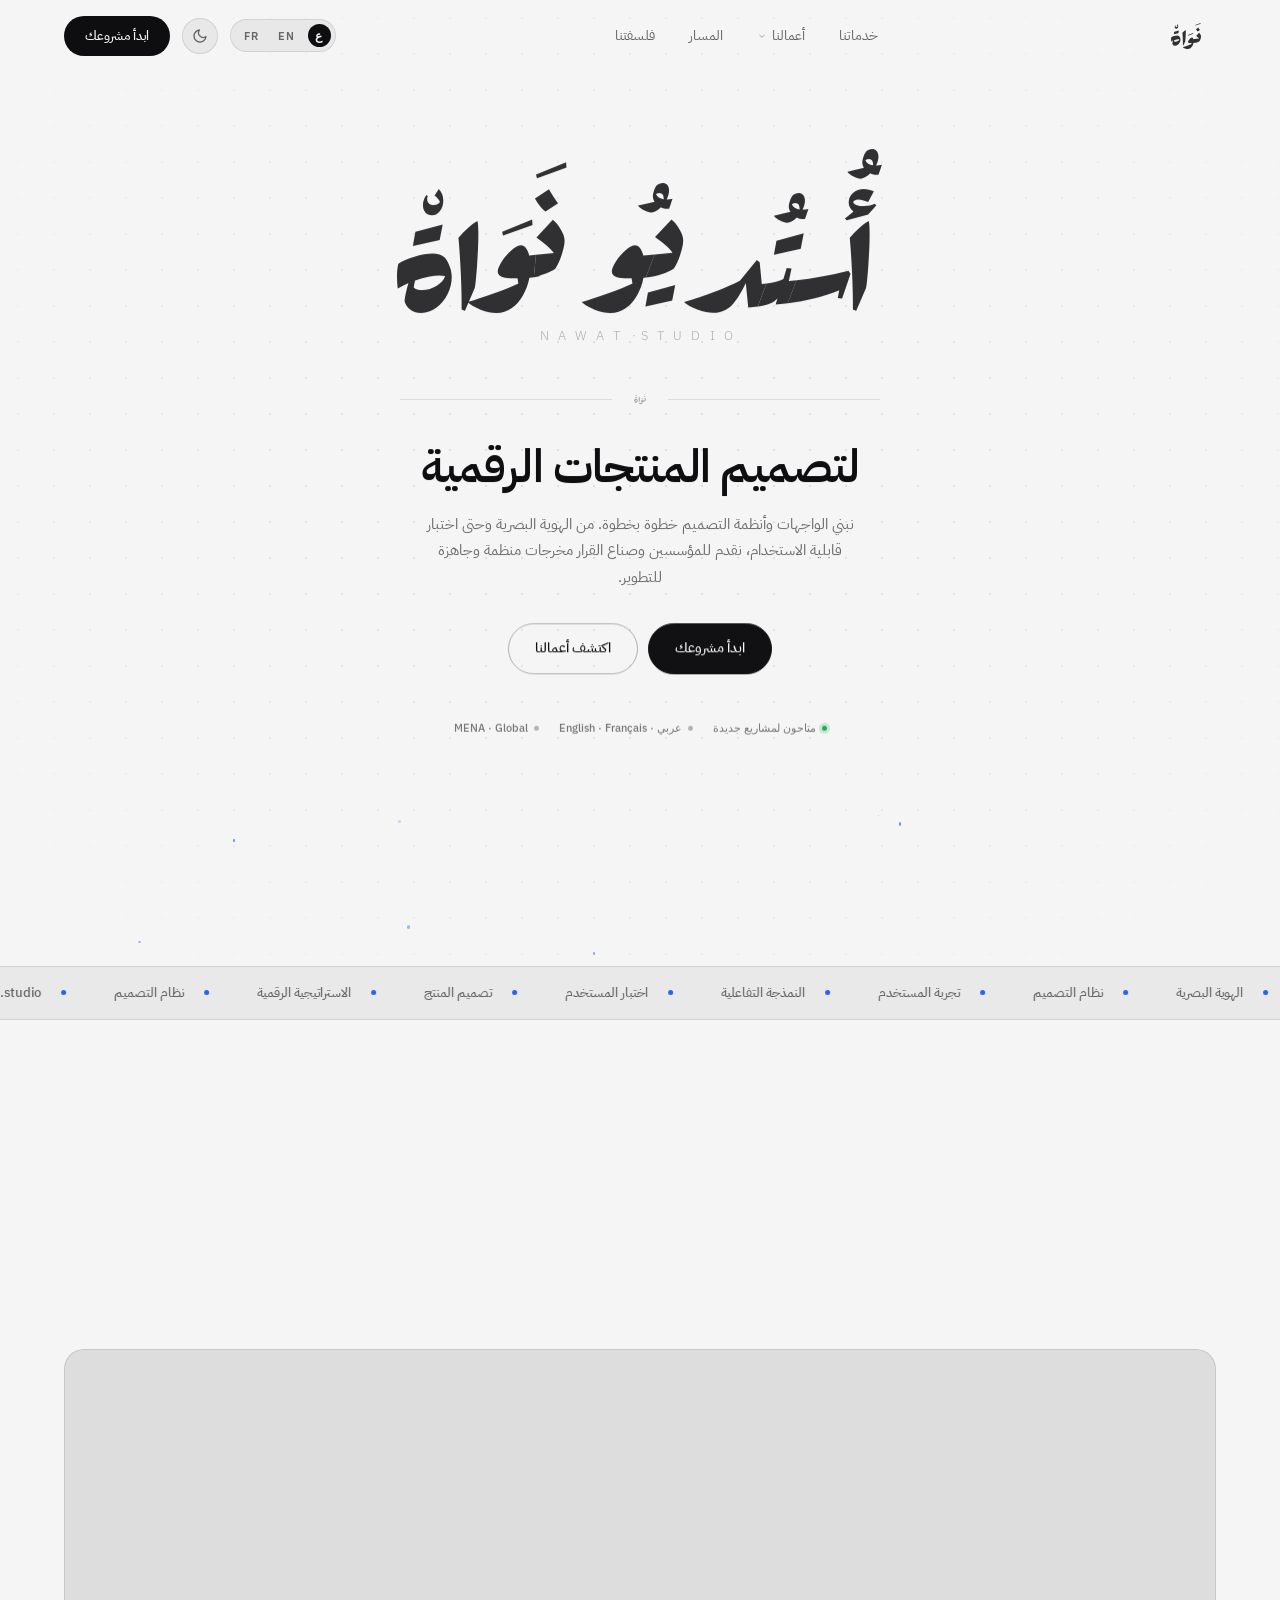
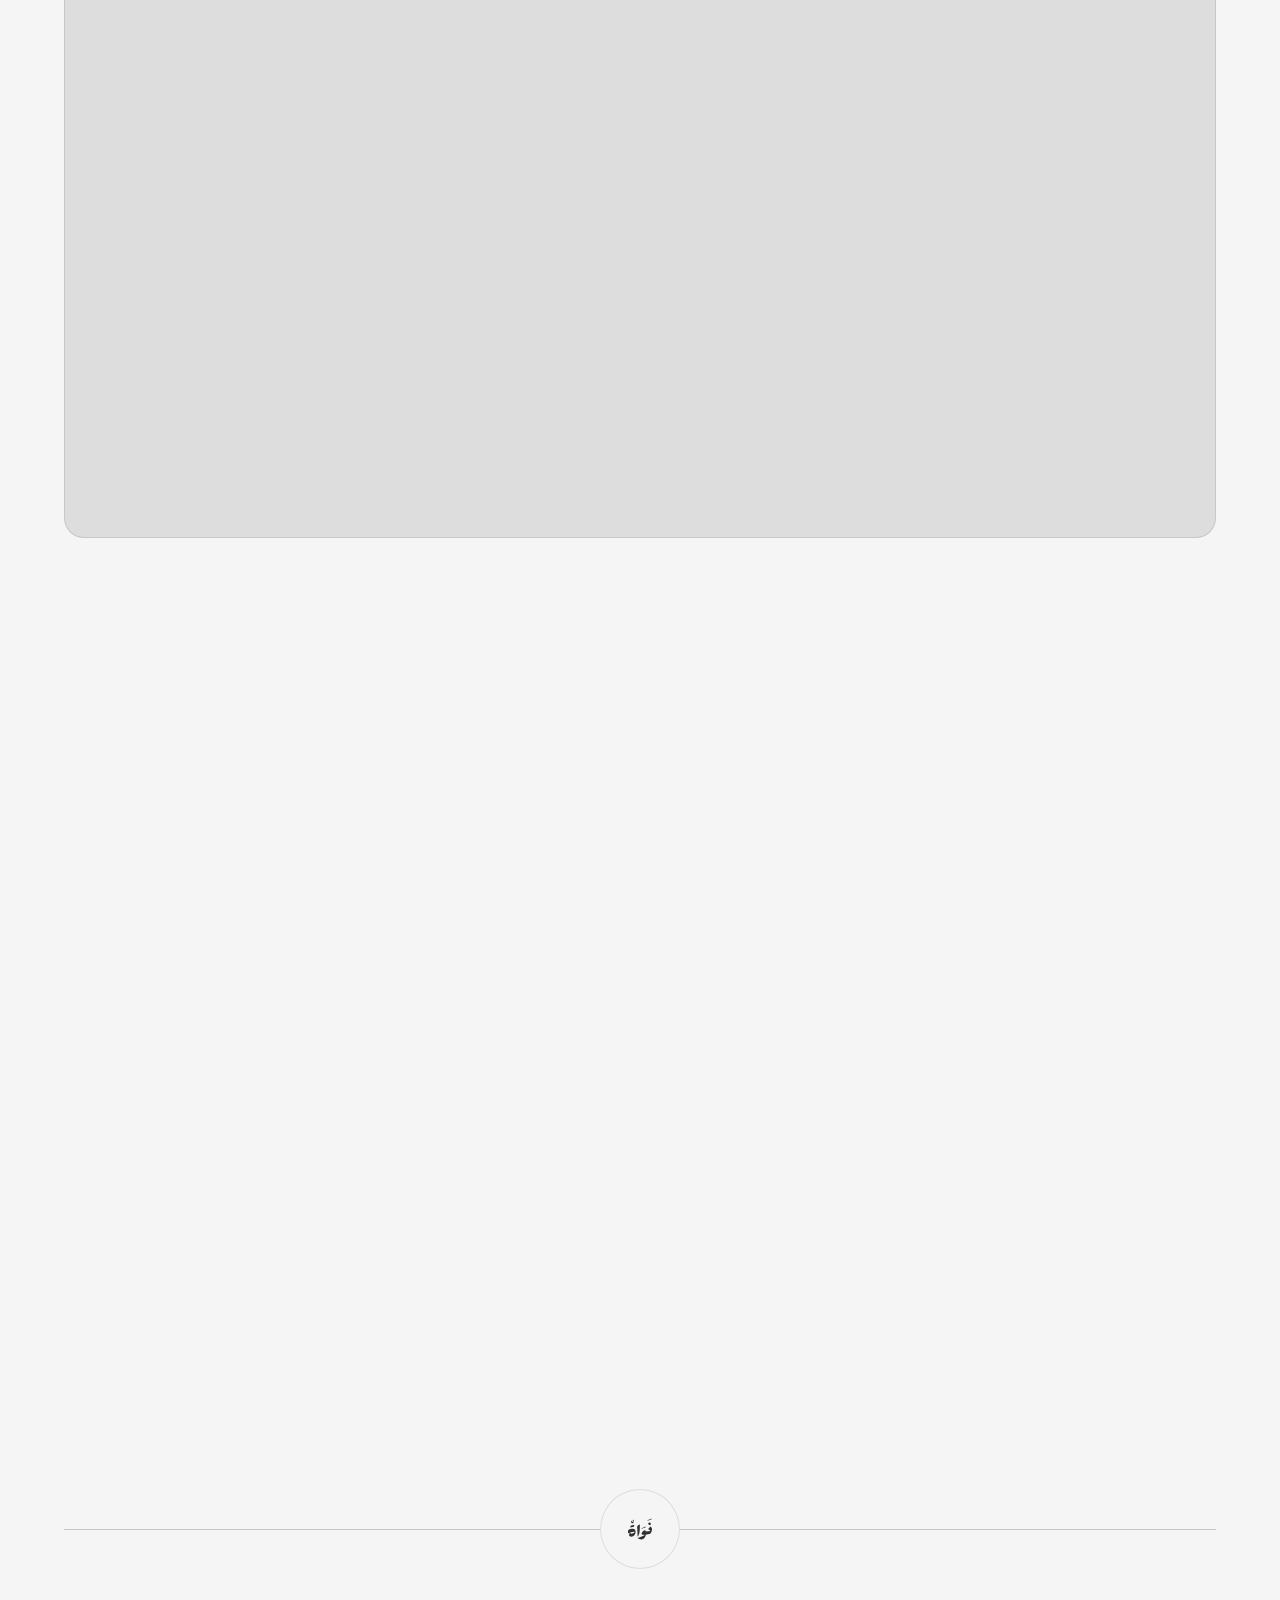
==== commit c411d821: "Block case study access + favicon + form reorder - Favicon updated to Nawat logo SVG across all page" ====
--- a/case-study-b2bsales.html
+++ b/case-study-b2bsales.html
@@ -1,6 +1,7 @@
 <!DOCTYPE html>
 <html lang="ar" dir="rtl" data-theme="light" data-lang="ar">
 <head>
+  <meta http-equiv="refresh" content="0; url=index.html">
   <meta charset="UTF-8">
   <meta name="viewport" content="width=device-width, initial-scale=1.0">
   <meta name="description" content="B2B Sales ERP Module — وحدة المبيعات B2B | نواة ستوديو × داتاماستر">
@@ -36,7 +37,7 @@
     })();
   </script>
 
-  <link rel="icon" href="data:image/svg+xml,<svg xmlns='http://www.w3.org/2000/svg' viewBox='0 0 100 100'><rect width='100' height='100' rx='20' fill='%230E0E11'/><circle cx='50' cy='50' r='18' fill='none' stroke='%23F5F5F5' stroke-width='4'/><circle cx='50' cy='50' r='6' fill='%23EA580C'/></svg>">
+  <link rel="icon" href="assets/Nawat_Logo_ForLight.svg" type="image/svg+xml">
 
   <style>
     /* ── Page accent: orange ──────────────────────────────────────── */
--- a/styles.css
+++ b/styles.css
@@ -490,6 +490,10 @@
 }
 
 .nwp-card:last-child { border-bottom: none; }
+/* When cards are non-clickable divs, hide interactive hints */
+div.nwp-card { cursor: default; }
+div.nwp-card .nwp-arrow,
+div.nwp-card .nwp-dot { display: none; }
 
 .nwp-card:hover {
   background: var(--c-surface);
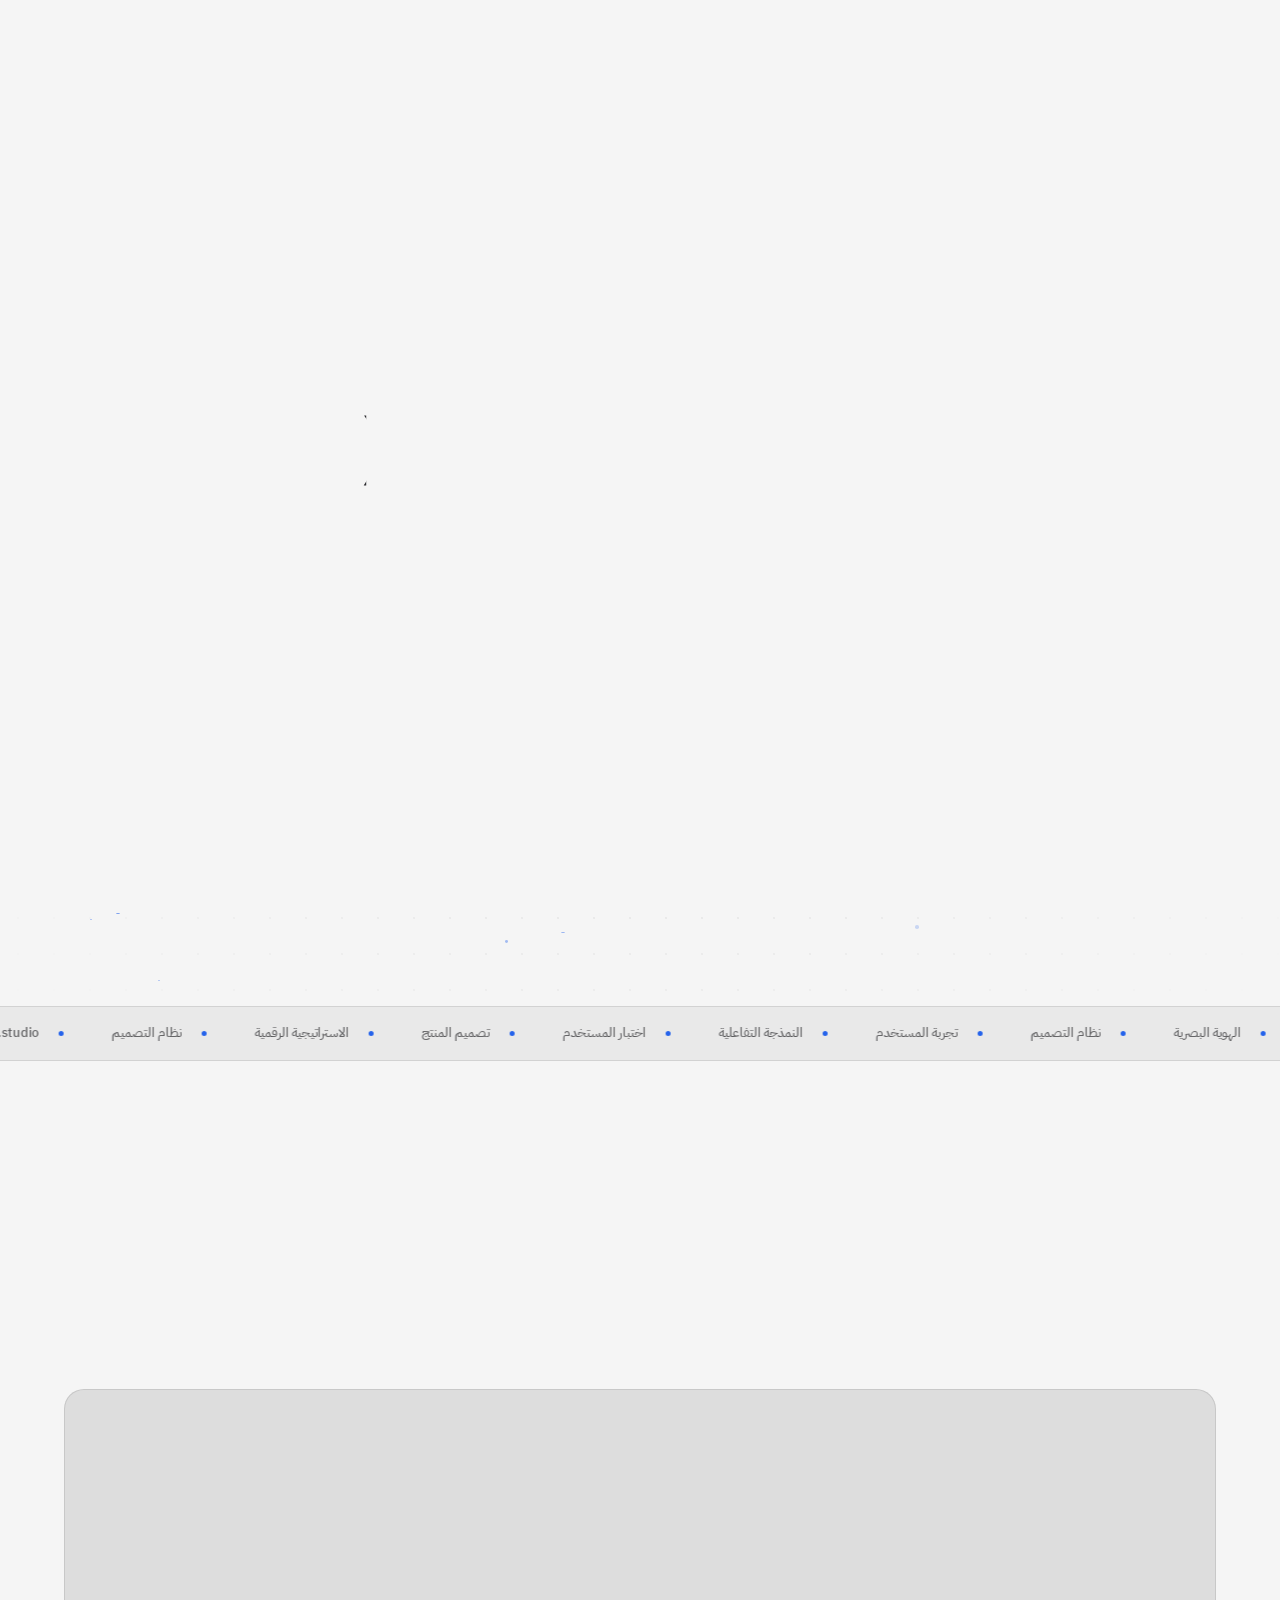
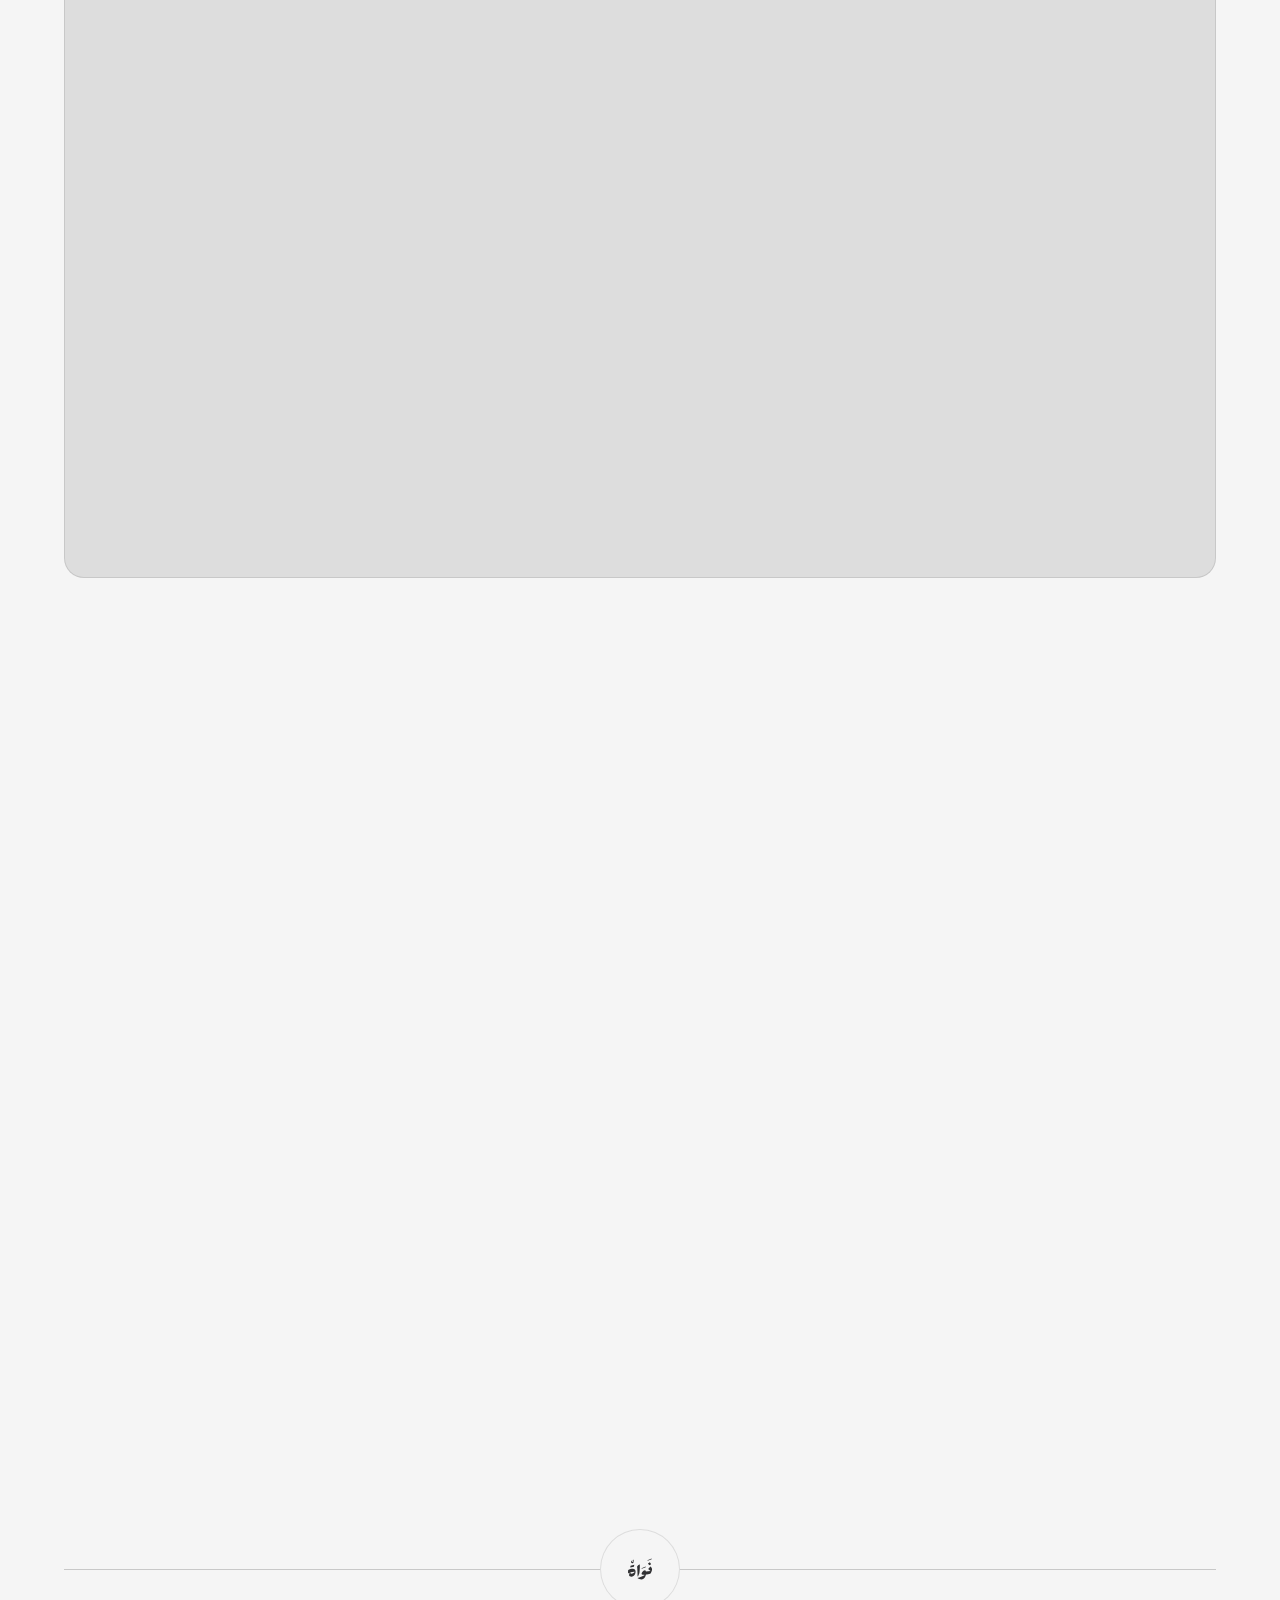
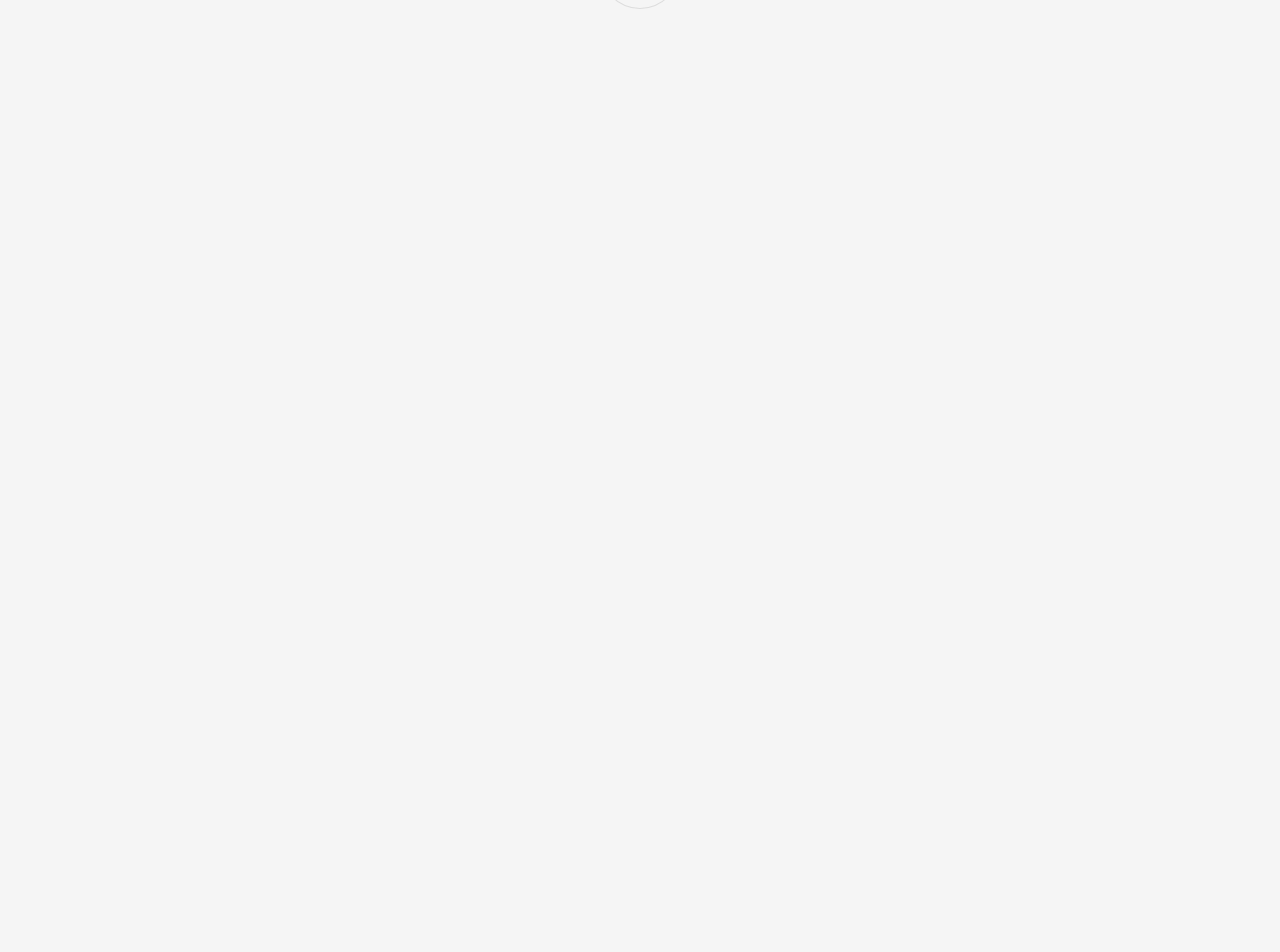
==== commit 321ed615: "feat: multilingual logo variants + intro animation - Add 8 SVG logo files (mark + long) for all them" ====
--- a/case-study-b2bsales.html
+++ b/case-study-b2bsales.html
@@ -280,8 +280,10 @@
 
     <a href="index.html" class="nav-logo" aria-label="نواة ستوديو">
       <div class="nav-logo-mark">
-        <img class="logo-light-mode" src="assets/Nawat_Logo_ForLight.svg" alt="Nawat Studio" aria-hidden="true">
-        <img class="logo-dark-mode"  src="assets/Nawat_Logo_ForDark_Transparent.svg" alt="Nawat Studio" aria-hidden="true">
+        <img class="logo-variant lv-light-ar" src="assets/Nawat_Logo_forLight_Arabic.svg" alt="" aria-hidden="true">
+        <img class="logo-variant lv-light-la" src="assets/Nawat_Logo_forLight_Latin.svg"  alt="" aria-hidden="true">
+        <img class="logo-variant lv-dark-ar"  src="assets/Nawat_Logo_forDark_Arabic.svg"  alt="" aria-hidden="true">
+        <img class="logo-variant lv-dark-la"  src="assets/Nawat_Logo_forDark_Latin.svg"   alt="" aria-hidden="true">
       </div>
     </a>
 
@@ -1111,7 +1113,12 @@
     <div class="footer-top">
       <div class="footer-brand">
         <a href="index.html" class="footer-logo" aria-label="Nawat Studio">
-          <div class="footer-logo-mark"><img src="assets/Nawat_Logo_ForDark_Transparent.svg" alt="Nawat Studio"></div>
+          <div class="footer-logo-mark">
+            <img class="logo-variant lv-light-ar" src="assets/Nawat_Logo_forLight_Arabic.svg" alt="Nawat Studio" aria-hidden="true">
+            <img class="logo-variant lv-light-la" src="assets/Nawat_Logo_forLight_Latin.svg"  alt="Nawat Studio" aria-hidden="true">
+            <img class="logo-variant lv-dark-ar"  src="assets/Nawat_Logo_forDark_Arabic.svg"  alt="Nawat Studio" aria-hidden="true">
+            <img class="logo-variant lv-dark-la"  src="assets/Nawat_Logo_forDark_Latin.svg"   alt="Nawat Studio" aria-hidden="true">
+          </div>
           <span class="footer-wordmark">Nawat Studio</span>
         </a>
         <p class="footer-tagline">
--- a/styles.css
+++ b/styles.css
@@ -355,10 +355,20 @@
   transform: rotate(180deg) scale(1.05);
 }
 
-/* Show correct logo for light/dark mode */
-.logo-dark-mode { display: none; }
-[data-theme="dark"] .logo-light-mode { display: none; }
-[data-theme="dark"] .logo-dark-mode  { display: block; }
+/* Show correct logo per theme × language */
+.logo-variant { display: none; }
+[data-theme="light"][data-lang="ar"] .lv-light-ar { display: block; }
+[data-theme="light"][data-lang="en"] .lv-light-la { display: block; }
+[data-theme="light"][data-lang="fr"] .lv-light-la { display: block; }
+[data-theme="dark"][data-lang="ar"]  .lv-dark-ar  { display: block; }
+[data-theme="dark"][data-lang="en"]  .lv-dark-la  { display: block; }
+[data-theme="dark"][data-lang="fr"]  .lv-dark-la  { display: block; }
+
+/* Footer is always dark — show dark logo variants regardless of theme */
+.footer-logo-mark .logo-variant { display: none !important; }
+[data-lang="ar"] .footer-logo-mark .lv-dark-ar { display: block !important; }
+[data-lang="en"] .footer-logo-mark .lv-dark-la { display: block !important; }
+[data-lang="fr"] .footer-logo-mark .lv-dark-la { display: block !important; }
 
 .nav-wordmark {
   font-size: 16px;
@@ -1815,6 +1825,9 @@
   flex-direction: column;
   gap: 8px;
 }
+#fname {
+  scroll-margin-top: calc(var(--nav-h, 72px) + 16px);
+}
 
 .form-label {
   font-size: 12px;
@@ -2092,7 +2105,7 @@
 /* Stats Row */
 .stats-row {
   display: grid;
-  grid-template-columns: repeat(3, 1fr);
+  grid-template-columns: repeat(2, 1fr);
   gap: 1px;
   background: var(--c-border);
   border: 1px solid var(--c-border);
@@ -2337,8 +2350,7 @@
    ADDITIONAL FIXES & POLISH
    ================================================================ */
 
-/* Footer logo always shows the light variant (footer is always dark) */
-.footer-logo-mark img { display: block !important; }
+/* Footer logo overrides are handled in the logo-variant block above */
 
 /* RTL: flip inline arrows in buttons */
 html[dir="rtl"] .btn svg,
@@ -2572,15 +2584,85 @@
   animation: blurIn 1.4s 0.1s var(--ease-out) both;
 }
 
+/* Background watermark calligraphy */
+.hero-calligraphy {
+  position: absolute;
+  top: 50%;
+  left: 50%;
+  transform: translate(-50%, -50%);
+  width: clamp(280px, 55vw, 700px);
+  height: auto;
+  opacity: 0.06;
+  pointer-events: none;
+  will-change: transform;
+  /* note: display controlled by .logo-variant + lv-* rules */
+}
+
+/* Legacy class — used in index.html hero brand display */
 .hero-calligraphy-main {
   width: clamp(200px, 38vw, 520px);
   height: auto;
   display: block;
   will-change: transform;
 }
-[data-theme="dark"] .hero-calligraphy-main {
-  filter: invert(1) opacity(0.9);
-}
+/* When used as a logo variant, hide by default (theme+lang rules override) */
+.hero-calligraphy-main.logo-variant { display: none; }
+
+/* ================================================================
+   INTRO OVERLAY ANIMATION
+   ================================================================ */
+#intro-overlay {
+  position: fixed;
+  inset: 0;
+  z-index: 9999;
+  background: var(--c-bg);           /* matches page bg — light or dark */
+  display: flex;
+  align-items: center;
+  justify-content: center;
+  transition: opacity 0.65s cubic-bezier(0.4, 0, 0.2, 1),
+              visibility 0.65s cubic-bezier(0.4, 0, 0.2, 1);
+}
+#intro-overlay.intro-done {
+  opacity: 0;
+  visibility: hidden;
+  pointer-events: none;
+}
+#intro-overlay.intro-done .intro-sig-wrap {
+  opacity: 0;
+  transform: translateY(-6px);
+  transition: opacity 0.4s, transform 0.4s;
+}
+.intro-sig-wrap {
+  display: flex;
+  align-items: center;
+  justify-content: center;
+}
+
+/* Sizing + animation — NO display:block here (controlled by .logo-variant rules) */
+/* Latin logo: reveal left → right */
+.intro-sig-la {
+  width: clamp(240px, 44vw, 580px);
+  height: auto;
+  clip-path: inset(0 100% 0 0);
+  animation: sig-write 1.3s cubic-bezier(0.76, 0, 0.24, 1) 0.25s 1 normal both;
+}
+/* Arabic logo: reveal right → left */
+.intro-sig-ar {
+  width: clamp(180px, 28vw, 400px);
+  height: auto;
+  clip-path: inset(0 0 0 100%);
+  animation: sig-write-rtl 1.3s cubic-bezier(0.76, 0, 0.24, 1) 0.25s 1 normal both;
+}
+@keyframes sig-write {
+  0%   { clip-path: inset(0 100% 0 0); }
+  100% { clip-path: inset(0 0% 0 0); }
+}
+@keyframes sig-write-rtl {
+  0%   { clip-path: inset(0 0 0 100%); }
+  100% { clip-path: inset(0 0 0 0%); }
+}
+/* Prevent scroll during intro */
+body.intro-active { overflow: hidden; }
 
 /* Latin tracked wordmark */
 .hero-latin-track {
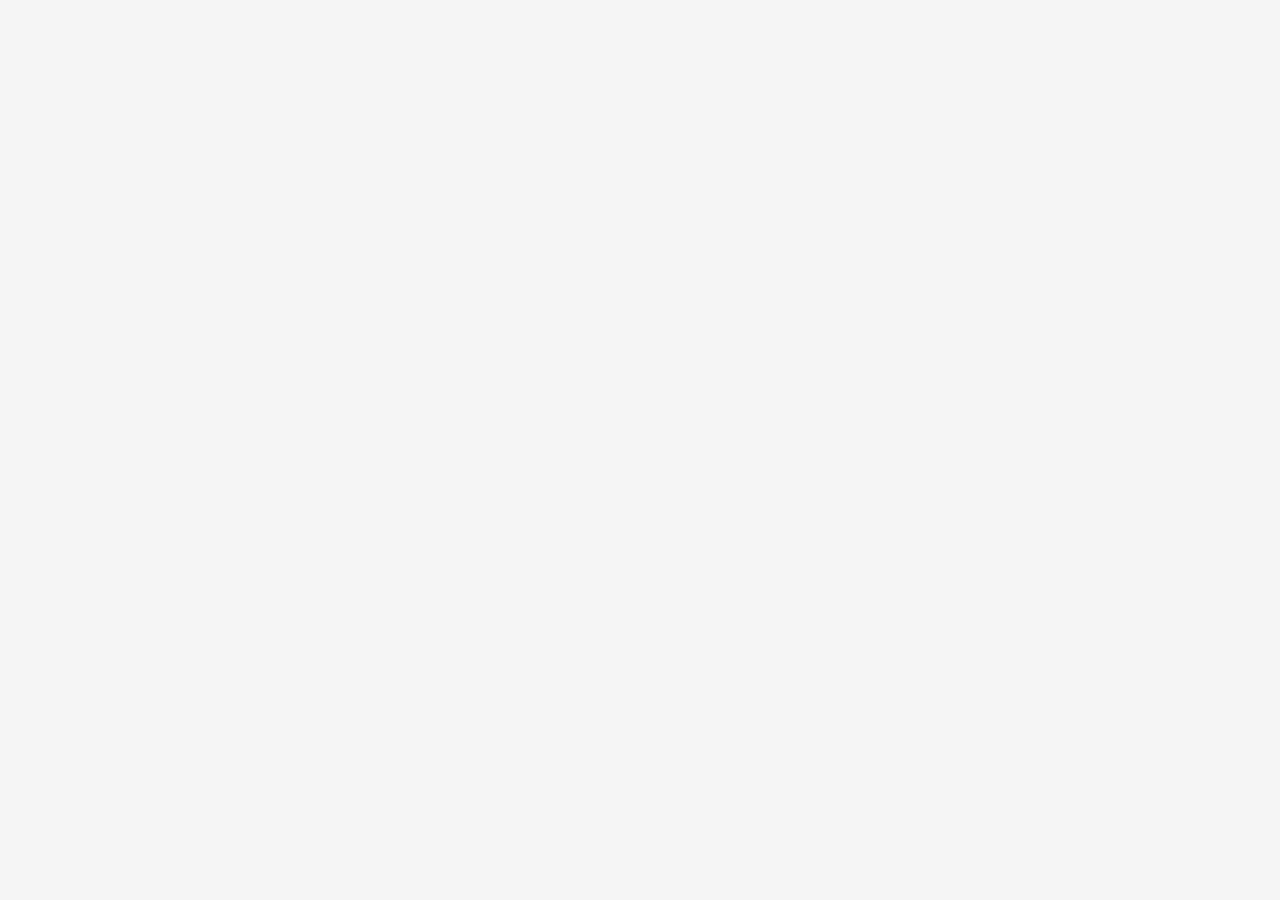
==== commit 215abd3b: "feat: publish Iksir case study, retire other case study previews, merge CTA with contact form - Rewr" ====
--- a/case-study-b2bsales.html
+++ b/case-study-b2bsales.html
@@ -4,16 +4,16 @@
   <meta http-equiv="refresh" content="0; url=index.html">
   <meta charset="UTF-8">
   <meta name="viewport" content="width=device-width, initial-scale=1.0">
-  <meta name="description" content="B2B Sales ERP Module — وحدة المبيعات B2B | نواة ستوديو × داتاماستر">
+  <meta name="description" content="B2B Sales ERP Module, وحدة المبيعات B2B | نواة ستوديو × داتاماستر">
   <meta name="theme-color" content="#F5F5F5" media="(prefers-color-scheme: light)">
   <meta name="theme-color" content="#0E0E11" media="(prefers-color-scheme: dark)">
-  <meta property="og:title" content="B2B Sales ERP Module — Nawat Studio">
-  <meta property="og:description" content="How we designed a unified B2B sales platform — quotes, orders, invoices, and returns in one coherent system — cutting quote creation time by 40%.">
+  <meta property="og:title" content="B2B Sales ERP Module, Nawat Studio">
+  <meta property="og:description" content="How we designed a unified B2B sales platform, quotes, orders, invoices, and returns in one coherent system, cutting quote creation time by 40%.">
   <meta property="og:image" content="https://nawat.studio/assets/og-b2bsales.jpg">
   <meta property="og:url" content="https://nawat.studio/case-study-b2bsales.html">
   <meta property="og:type" content="website">
   <link rel="canonical" href="https://nawat.studio/case-study-b2bsales.html">
-  <title>B2B Sales ERP Module — نواة ستوديو | Nawat Studio</title>
+  <title>B2B Sales ERP Module, نواة ستوديو | Nawat Studio</title>
 
   <link rel="preconnect" href="https://fonts.googleapis.com">
   <link rel="preconnect" href="https://fonts.gstatic.com" crossorigin>
@@ -24,12 +24,17 @@
     (function() {
       var theme = localStorage.getItem('nawat-theme') || 'light';
       var savedLang = localStorage.getItem('nawat-lang');
-      var deviceLang = (navigator.language || navigator.userLanguage || 'ar').toLowerCase().slice(0, 2);
-      var lang = savedLang || (['ar', 'en', 'fr'].indexOf(deviceLang) !== -1 ? deviceLang : 'ar');
+      var lang = savedLang || 'ar';
       document.documentElement.setAttribute('data-theme', theme);
       document.documentElement.setAttribute('data-lang', lang);
       document.documentElement.setAttribute('lang', lang);
       document.documentElement.setAttribute('dir', lang === 'ar' ? 'rtl' : 'ltr');
+      try {
+        var conn = navigator.connection || navigator.mozConnection || navigator.webkitConnection;
+        var slowNet = conn && (conn.saveData === true || ['slow-2g','2g'].indexOf(conn.effectiveType) !== -1);
+        var weakDevice = (navigator.deviceMemory || 8) <= 4 && (navigator.hardwareConcurrency || 8) <= 4;
+        if (slowNet || weakDevice) document.documentElement.classList.add('lite');
+      } catch (e) {}
       document.documentElement.classList.add('no-transitions');
       document.addEventListener('DOMContentLoaded', function() {
         document.documentElement.classList.remove('no-transitions');
@@ -317,9 +322,9 @@
                 <span class="nwp-num">01</span>
                 <div class="nwp-text">
                   <p class="nwp-title">
-                    <span class="t-ar">إكسير — نظام التصميم</span>
-                    <span class="t-en">Iksir — Design System</span>
-                    <span class="t-fr">Iksir — Design System</span>
+                    <span class="t-ar">إكسير، نظام التصميم</span>
+                    <span class="t-en">Iksir, Design System</span>
+                    <span class="t-fr">Iksir, Design System</span>
                   </p>
                   <p class="nwp-tags">Design System · Figma · RTL</p>
                 </div>
@@ -335,8 +340,8 @@
                 <div class="nwp-text">
                   <p class="nwp-title">
                     <span class="t-ar">تطبيق إدارة المهام</span>
-                    <span class="t-en">Tasks — Mobile App</span>
-                    <span class="t-fr">Tasks — App Mobile</span>
+                    <span class="t-en">Tasks, Mobile App</span>
+                    <span class="t-fr">Tasks, App Mobile</span>
                   </p>
                   <p class="nwp-tags">UX/UI · Mobile · ERP</p>
                 </div>
@@ -368,9 +373,9 @@
                 <span class="nwp-num">04</span>
                 <div class="nwp-text">
                   <p class="nwp-title">
-                    <span class="t-ar">مهندس القيم — منصة التعليم الإلكتروني</span>
-                    <span class="t-en">Muhandis Al-Qiyam — eLearning Platform</span>
-                    <span class="t-fr">Muhandis Al-Qiyam — Plateforme eLearning</span>
+                    <span class="t-ar">مهندس القيم، منصة التعليم الإلكتروني</span>
+                    <span class="t-en">Muhandis Al-Qiyam, eLearning Platform</span>
+                    <span class="t-fr">Muhandis Al-Qiyam, Plateforme eLearning</span>
                   </p>
                   <p class="nwp-tags">EdTech · UX Research · Product</p>
                 </div>
@@ -448,7 +453,7 @@
 
 </nav>
 
-<!-- Mobile Menu — kept outside <nav> so backdrop-filter on .nav.scrolled doesn't clip it -->
+<!-- Mobile Menu, kept outside <nav> so backdrop-filter on .nav.scrolled doesn't clip it -->
 <div class="mobile-menu" id="mobileMenu" role="dialog" aria-modal="true" aria-label="Main navigation">
   <a href="index.html#services" class="nav-link">
     <span class="t-ar">خدماتنا</span>
@@ -602,7 +607,7 @@
       <rect x="200" y="344" width="70" height="7" rx="3" fill="currentColor" opacity="0.14"/>
       <rect x="320" y="344" width="90" height="7" rx="3" fill="currentColor" opacity="0.14"/>
       <rect x="460" y="340" width="52" height="16" rx="8" fill="#EA580C" opacity="0.2"/>
-      <!-- Right panel — quote builder -->
+      <!-- Right panel, quote builder -->
       <rect x="820" y="40" width="340" height="350" rx="12" stroke="currentColor" stroke-width="1.5" opacity="0.22"/>
       <rect x="820" y="40" width="340" height="48" rx="12" fill="currentColor" opacity="0.06"/>
       <rect x="836" y="56" width="120" height="14" rx="4" fill="currentColor" opacity="0.25"/>
@@ -652,9 +657,9 @@
         <span class="t-fr">Données Denses, Interface Claire</span>
       </h2>
       <p class="cs-section-body">
-        <span class="t-ar">كانت فرق المبيعات في داتاماستر تعمل بأنظمة منفصلة لعروض الأسعار والطلبات والفواتير والمردودات — لا رؤية موحدة، ولا تكامل فعلي مع بيانات المخزون والتسعير. كل عملية كانت تستلزم الانتقال بين تطبيقات متعددة وإدخال بيانات متكرر.<br><br>كان الهدف بناء منصة مبيعات B2B متكاملة — كثيفة بالبيانات، لكن قابلة للاستخدام — تجمع كل شيء في نظام واحد متماسك.</span>
-        <span class="t-en">DataMaster's sales teams were working across disconnected systems for quotes, orders, invoices, and returns — no unified view, and no real integration with pricing and inventory data. Every operation required switching between multiple apps and re-entering data repeatedly.<br><br>The goal was to build a comprehensive B2B sales platform — data-dense but usable — that brings everything together into a single coherent system.</span>
-        <span class="t-fr">Les équipes commerciales de DataMaster travaillaient sur des systèmes déconnectés pour les devis, commandes, factures et retours — pas de vue unifiée, et pas de vraie intégration avec les données de tarification et d'inventaire. Chaque opération nécessitait de jongler entre plusieurs applications et de ressaisir des données.<br><br>L'objectif était de construire une plateforme de vente B2B complète — dense en données mais utilisable — qui réunit tout dans un système cohérent.</span>
+        <span class="t-ar">كانت فرق المبيعات في داتاماستر تعمل بأنظمة منفصلة لعروض الأسعار والطلبات والفواتير والمردودات، لا رؤية موحدة، ولا تكامل فعلي مع بيانات المخزون والتسعير. كل عملية كانت تستلزم الانتقال بين تطبيقات متعددة وإدخال بيانات متكرر.<br><br>كان الهدف بناء منصة مبيعات B2B متكاملة، كثيفة بالبيانات، لكن قابلة للاستخدام، تجمع كل شيء في نظام واحد متماسك.</span>
+        <span class="t-en">DataMaster's sales teams were working across disconnected systems for quotes, orders, invoices, and returns, no unified view, and no real integration with pricing and inventory data. Every operation required switching between multiple apps and re-entering data repeatedly.<br><br>The goal was to build a comprehensive B2B sales platform, data-dense but usable, that brings everything together into a single coherent system.</span>
+        <span class="t-fr">Les équipes commerciales de DataMaster travaillaient sur des systèmes déconnectés pour les devis, commandes, factures et retours, pas de vue unifiée, et pas de vraie intégration avec les données de tarification et d'inventaire. Chaque opération nécessitait de jongler entre plusieurs applications et de ressaisir des données.<br><br>L'objectif était de construire une plateforme de vente B2B complète, dense en données mais utilisable, qui réunit tout dans un système cohérent.</span>
       </p>
     </div>
 
@@ -682,9 +687,9 @@
           <span class="t-fr">Densité des Données vs. Utilisabilité</span>
         </div>
         <div class="cs-problem-desc">
-          <span class="t-ar">المستخدم المؤسسي يحتاج كل البيانات أمامه — لكنه في نفس الوقت يحتاج واجهة سريعة وغير مربكة. التوازن هنا هو التحدي الأصعب.</span>
-          <span class="t-en">Enterprise users need all the data in front of them — but they also need a fast, non-overwhelming interface. Finding that balance was the hardest challenge.</span>
-          <span class="t-fr">Les utilisateurs enterprise ont besoin de toutes les données devant eux — mais aussi d'une interface rapide et non accablante. Trouver cet équilibre était le défi le plus difficile.</span>
+          <span class="t-ar">المستخدم المؤسسي يحتاج كل البيانات أمامه، لكنه في نفس الوقت يحتاج واجهة سريعة وغير مربكة. التوازن هنا هو التحدي الأصعب.</span>
+          <span class="t-en">Enterprise users need all the data in front of them, but they also need a fast, non-overwhelming interface. Finding that balance was the hardest challenge.</span>
+          <span class="t-fr">Les utilisateurs enterprise ont besoin de toutes les données devant eux, mais aussi d'une interface rapide et non accablante. Trouver cet équilibre était le défi le plus difficile.</span>
         </div>
       </div>
 
@@ -696,9 +701,9 @@
           <span class="t-fr">Intégration des Flux</span>
         </div>
         <div class="cs-problem-desc">
-          <span class="t-ar">التصميم لا يعمل في فراغ — يجب أن يتكامل بشكل سلس مع نظام ERP القائم ومنطق الأعمال الموجود.</span>
-          <span class="t-en">Design doesn't work in a vacuum — it must integrate seamlessly with the existing ERP infrastructure and established business logic.</span>
-          <span class="t-fr">Le design ne fonctionne pas dans le vide — il doit s'intégrer parfaitement avec l'infrastructure ERP existante et la logique métier établie.</span>
+          <span class="t-ar">التصميم لا يعمل في فراغ، يجب أن يتكامل بشكل سلس مع نظام ERP القائم ومنطق الأعمال الموجود.</span>
+          <span class="t-en">Design doesn't work in a vacuum, it must integrate seamlessly with the existing ERP infrastructure and established business logic.</span>
+          <span class="t-fr">Le design ne fonctionne pas dans le vide, il doit s'intégrer parfaitement avec l'infrastructure ERP existante et la logique métier établie.</span>
         </div>
       </div>
 
@@ -722,9 +727,9 @@
       <span class="t-fr">Une Plateforme Unifiée pour les Opérations Commerciales</span>
     </h2>
     <p class="cs-section-body">
-      <span class="t-ar">صممنا منصة مبيعات B2B شاملة تجمع عروض الأسعار، الطلبات، الفواتير، والمردودات في نظام واحد متكامل. اعتمدنا على جداول هيكلية هرمية وبطاقات وحدات مرنة لتنظيم البيانات الكثيفة — مع الحفاظ على تدفق سريع للعمليات اليومية.</span>
-      <span class="t-en">We designed a comprehensive B2B sales platform that unifies quotes, orders, invoices, and returns in a single coherent system. We relied on hierarchical structured tables and modular cards to organize dense data — while preserving a fast flow for daily operations.</span>
-      <span class="t-fr">Nous avons conçu une plateforme de vente B2B complète qui unifie devis, commandes, factures et retours dans un système cohérent. Nous avons utilisé des tableaux structurés hiérarchiques et des cartes modulaires pour organiser les données denses — tout en préservant un flux rapide pour les opérations quotidiennes.</span>
+      <span class="t-ar">صممنا منصة مبيعات B2B شاملة تجمع عروض الأسعار، الطلبات، الفواتير، والمردودات في نظام واحد متكامل. اعتمدنا على جداول هيكلية هرمية وبطاقات وحدات مرنة لتنظيم البيانات الكثيفة، مع الحفاظ على تدفق سريع للعمليات اليومية.</span>
+      <span class="t-en">We designed a comprehensive B2B sales platform that unifies quotes, orders, invoices, and returns in a single coherent system. We relied on hierarchical structured tables and modular cards to organize dense data, while preserving a fast flow for daily operations.</span>
+      <span class="t-fr">Nous avons conçu une plateforme de vente B2B complète qui unifie devis, commandes, factures et retours dans un système cohérent. Nous avons utilisé des tableaux structurés hiérarchiques et des cartes modulaires pour organiser les données denses, tout en préservant un flux rapide pour les opérations quotidiennes.</span>
     </p>
   </div>
 
@@ -742,9 +747,9 @@
         <span class="t-fr">Architecture d'Information Structurée</span>
       </h3>
       <p class="cs-feature-body">
-        <span class="t-ar">جداول هيكلية هرمية، بطاقات وحدات مرنة، وتصفح واضح — تنظيم يجعل البيانات الكثيفة قابلة للاستيعاب والتنقل.</span>
-        <span class="t-en">Hierarchical structured tables, modular cards, and clear navigation — an organization that makes dense data digestible and navigable.</span>
-        <span class="t-fr">Tableaux structurés hiérarchiques, cartes modulaires et navigation claire — une organisation qui rend les données denses digestes et navigables.</span>
+        <span class="t-ar">جداول هيكلية هرمية، بطاقات وحدات مرنة، وتصفح واضح، تنظيم يجعل البيانات الكثيفة قابلة للاستيعاب والتنقل.</span>
+        <span class="t-en">Hierarchical structured tables, modular cards, and clear navigation, an organization that makes dense data digestible and navigable.</span>
+        <span class="t-fr">Tableaux structurés hiérarchiques, cartes modulaires et navigation claire, une organisation qui rend les données denses digestes et navigables.</span>
       </p>
     </div>
 
@@ -760,9 +765,9 @@
         <span class="t-fr">Flux de Création de Devis</span>
       </h3>
       <p class="cs-feature-body">
-        <span class="t-ar">صممنا تدفق إنشاء عروض الأسعار من الصفر — خطوات واضحة، اقتراحات ذكية، وتكامل فوري مع بيانات التسعير والمخزون.</span>
-        <span class="t-en">We designed the quote creation flow from scratch — clear steps, smart suggestions, and instant integration with pricing and inventory data.</span>
-        <span class="t-fr">Nous avons conçu le flux de création de devis de zéro — étapes claires, suggestions intelligentes et intégration instantanée avec les données de tarification et d'inventaire.</span>
+        <span class="t-ar">صممنا تدفق إنشاء عروض الأسعار من الصفر، خطوات واضحة، اقتراحات ذكية، وتكامل فوري مع بيانات التسعير والمخزون.</span>
+        <span class="t-en">We designed the quote creation flow from scratch, clear steps, smart suggestions, and instant integration with pricing and inventory data.</span>
+        <span class="t-fr">Nous avons conçu le flux de création de devis de zéro, étapes claires, suggestions intelligentes et intégration instantanée avec les données de tarification et d'inventaire.</span>
       </p>
       <span class="cs-feature-badge">40% faster</span>
     </div>
@@ -779,9 +784,9 @@
         <span class="t-fr">Tableau de Bord de Gestion des Commandes</span>
       </h3>
       <p class="cs-feature-body">
-        <span class="t-ar">لوحة تحكم مركزية تعطي المدير ومندوب المبيعات رؤية فورية على كل طلب مفتوح — حالته، قيمته، والخطوة التالية.</span>
-        <span class="t-en">A central dashboard giving managers and reps instant visibility into every open order — its status, value, and next step.</span>
-        <span class="t-fr">Un tableau de bord central donnant aux managers et commerciaux une visibilité instantanée sur chaque commande ouverte — son statut, sa valeur et la prochaine étape.</span>
+        <span class="t-ar">لوحة تحكم مركزية تعطي المدير ومندوب المبيعات رؤية فورية على كل طلب مفتوح، حالته، قيمته، والخطوة التالية.</span>
+        <span class="t-en">A central dashboard giving managers and reps instant visibility into every open order, its status, value, and next step.</span>
+        <span class="t-fr">Un tableau de bord central donnant aux managers et commerciaux une visibilité instantanée sur chaque commande ouverte, son statut, sa valeur et la prochaine étape.</span>
       </p>
     </div>
 
@@ -797,9 +802,9 @@
         <span class="t-fr">Génération de Factures &amp; Retours</span>
       </h3>
       <p class="cs-feature-body">
-        <span class="t-ar">توليد الفواتير ومعالجة المردودات مدمجان في نفس النظام — لا انتقال بين تطبيقات، ولا إدخال مكرر للبيانات.</span>
-        <span class="t-en">Invoice generation and returns processing are built into the same system — no app switching, no duplicate data entry.</span>
-        <span class="t-fr">La génération de factures et le traitement des retours sont intégrés dans le même système — pas de changement d'application, pas de saisie en double.</span>
+        <span class="t-ar">توليد الفواتير ومعالجة المردودات مدمجان في نفس النظام، لا انتقال بين تطبيقات، ولا إدخال مكرر للبيانات.</span>
+        <span class="t-en">Invoice generation and returns processing are built into the same system, no app switching, no duplicate data entry.</span>
+        <span class="t-fr">La génération de factures et le traitement des retours sont intégrés dans le même système, pas de changement d'application, pas de saisie en double.</span>
       </p>
     </div>
 
@@ -808,15 +813,15 @@
   <div class="cs-solution-images">
     <div class="cs-img-slot reveal" style="aspect-ratio:16/7;">
       <div class="cs-img-slot-bg"></div>
-      <span class="cs-img-slot-label">sales dashboard overview — 1600 × 700</span>
+      <span class="cs-img-slot-label">sales dashboard overview, 1600 × 700</span>
     </div>
     <div class="cs-img-slot reveal" style="aspect-ratio:4/3;">
       <div class="cs-img-slot-bg"></div>
-      <span class="cs-img-slot-label">quote creation flow — 800 × 600</span>
+      <span class="cs-img-slot-label">quote creation flow, 800 × 600</span>
     </div>
     <div class="cs-img-slot reveal" style="aspect-ratio:4/3;">
       <div class="cs-img-slot-bg"></div>
-      <span class="cs-img-slot-label">order management &amp; invoice view — 800 × 600</span>
+      <span class="cs-img-slot-label">order management &amp; invoice view, 800 × 600</span>
     </div>
   </div>
 
@@ -850,9 +855,9 @@
           <span class="t-fr">Recherche &amp; Découverte</span>
         </h3>
         <p class="cs-process-desc">
-          <span class="t-ar">أجرينا أكثر من 12 مقابلة مع مندوبي المبيعات والمديرين، ورسمنا خرائط سير العمل الحالية، وحللنا المنافسين والأدوات المؤسسية الموجودة — قبل رسم أي تصميم.</span>
-          <span class="t-en">We conducted 12+ interviews with sales reps and managers, mapped current workflow processes, and analyzed competitors and existing enterprise tools — before designing anything.</span>
-          <span class="t-fr">Nous avons conduit 12+ entretiens avec des commerciaux et managers, cartographié les processus existants et analysé les concurrents et outils enterprise existants — avant de concevoir quoi que ce soit.</span>
+          <span class="t-ar">أجرينا أكثر من 12 مقابلة مع مندوبي المبيعات والمديرين، ورسمنا خرائط سير العمل الحالية، وحللنا المنافسين والأدوات المؤسسية الموجودة، قبل رسم أي تصميم.</span>
+          <span class="t-en">We conducted 12+ interviews with sales reps and managers, mapped current workflow processes, and analyzed competitors and existing enterprise tools, before designing anything.</span>
+          <span class="t-fr">Nous avons conduit 12+ entretiens avec des commerciaux et managers, cartographié les processus existants et analysé les concurrents et outils enterprise existants, avant de concevoir quoi que ce soit.</span>
         </p>
       </div>
     </div>
@@ -866,9 +871,9 @@
           <span class="t-fr">Architecture de l'Information</span>
         </h3>
         <p class="cs-process-desc">
-          <span class="t-ar">بنينا هندسة معلومات هرمية تجمع الجداول والبطاقات والتنقل في منظومة متسقة — قبل الانتقال إلى أي تفاصيل بصرية.</span>
-          <span class="t-en">We built a hierarchical information architecture combining tables, cards, and navigation into a consistent system — before moving to any visual details.</span>
-          <span class="t-fr">Nous avons construit une architecture d'information hiérarchique combinant tableaux, cartes et navigation en un système cohérent — avant de passer aux détails visuels.</span>
+          <span class="t-ar">بنينا هندسة معلومات هرمية تجمع الجداول والبطاقات والتنقل في منظومة متسقة، قبل الانتقال إلى أي تفاصيل بصرية.</span>
+          <span class="t-en">We built a hierarchical information architecture combining tables, cards, and navigation into a consistent system, before moving to any visual details.</span>
+          <span class="t-fr">Nous avons construit une architecture d'information hiérarchique combinant tableaux, cartes et navigation en un système cohérent, avant de passer aux détails visuels.</span>
         </p>
       </div>
     </div>
@@ -882,9 +887,9 @@
           <span class="t-fr">Design de l'Interface</span>
         </h3>
         <p class="cs-process-desc">
-          <span class="t-ar">طبّقنا مكتبة داتاماستر (إكسير) وصممنا الواجهة الكاملة — تدفق إنشاء العروض، لوحة إدارة الطلبات، توليد الفواتير — مع اهتمام خاص بتوازن كثافة البيانات وسهولة القراءة.</span>
-          <span class="t-en">We applied the DataMaster (Iksir) library and designed the full interface — quote creation flow, order management dashboard, invoice generation — paying special attention to balancing data density with readability.</span>
-          <span class="t-fr">Nous avons appliqué le design system DataMaster (Iksir) et conçu l'interface complète — flux de création de devis, tableau de commandes, génération de factures — avec une attention particulière à l'équilibre entre densité des données et lisibilité.</span>
+          <span class="t-ar">طبّقنا مكتبة داتاماستر (إكسير) وصممنا الواجهة الكاملة، تدفق إنشاء العروض، لوحة إدارة الطلبات، توليد الفواتير، مع اهتمام خاص بتوازن كثافة البيانات وسهولة القراءة.</span>
+          <span class="t-en">We applied the DataMaster (Iksir) library and designed the full interface, quote creation flow, order management dashboard, invoice generation, paying special attention to balancing data density with readability.</span>
+          <span class="t-fr">Nous avons appliqué le design system DataMaster (Iksir) et conçu l'interface complète, flux de création de devis, tableau de commandes, génération de factures, avec une attention particulière à l'équilibre entre densité des données et lisibilité.</span>
         </p>
       </div>
     </div>
@@ -910,7 +915,7 @@
 
 
 <!-- ================================================================
-     CTA — Close the chapter
+     CTA, Close the chapter
      ================================================================ -->
 <section class="cs-cta">
   <div class="cs-cta-dots" aria-hidden="true"></div>
@@ -958,9 +963,9 @@
       </h2>
 
       <p class="cs-cta-body">
-        <span class="t-ar">الأنظمة المؤسسية لا يجب أن تكون معقدة لأنها ضخمة. نصمم واجهات كثيفة بالبيانات لكنها سريعة وسهلة — تواكب المستخدم لا تعيقه.</span>
-        <span class="t-en">Enterprise systems don't have to be complicated just because they're large. We design data-dense interfaces that are fast and easy — keeping pace with users, not slowing them down.</span>
-        <span class="t-fr">Les systèmes enterprise n'ont pas à être compliqués parce qu'ils sont grands. Nous concevons des interfaces denses en données mais rapides et faciles — qui suivent les utilisateurs, pas qui les ralentissent.</span>
+        <span class="t-ar">الأنظمة المؤسسية لا يجب أن تكون معقدة لأنها ضخمة. نصمم واجهات كثيفة بالبيانات لكنها سريعة وسهلة، تواكب المستخدم لا تعيقه.</span>
+        <span class="t-en">Enterprise systems don't have to be complicated just because they're large. We design data-dense interfaces that are fast and easy, keeping pace with users, not slowing them down.</span>
+        <span class="t-fr">Les systèmes enterprise n'ont pas à être compliqués parce qu'ils sont grands. Nous concevons des interfaces denses en données mais rapides et faciles, qui suivent les utilisateurs, pas qui les ralentissent.</span>
       </p>
 
       <div class="cs-cta-actions">
@@ -1122,9 +1127,9 @@
           <span class="footer-wordmark">Nawat Studio</span>
         </a>
         <p class="footer-tagline">
-          <span class="t-ar">نواة كلّ منتج رقمي استثنائي — نصمم من الهوية البصرية إلى اختبار المستخدم.</span>
-          <span class="t-en">The seed of every exceptional digital product — designing from visual identity to user testing.</span>
-          <span class="t-fr">La graine de chaque produit numérique exceptionnel — de l'identité visuelle aux tests utilisateurs.</span>
+          <span class="t-ar">نواة كلّ منتج رقمي استثنائي، نصمم من الهوية البصرية إلى اختبار المستخدم.</span>
+          <span class="t-en">The seed of every exceptional digital product, designing from visual identity to user testing.</span>
+          <span class="t-fr">La graine de chaque produit numérique exceptionnel, de l'identité visuelle aux tests utilisateurs.</span>
         </p>
       </div>
       <div>
--- a/styles.css
+++ b/styles.css
@@ -344,6 +344,10 @@
   flex-shrink: 0;
   overflow: hidden;
   transition: transform 0.5s var(--ease-spring);
+  /* Stable compositor layer + fixed rotation direction (prevents reverse-spin glitch) */
+  will-change: transform;
+  backface-visibility: hidden;
+  -webkit-backface-visibility: hidden;
 }
 
 .nav-logo-mark img {
@@ -352,7 +356,7 @@
   object-fit: contain;
 }
 .nav-logo:hover .nav-logo-mark {
-  transform: rotate(180deg) scale(1.05);
+  transform: rotate(179.99deg) scale(1.05);
 }
 
 /* Show correct logo per theme × language */
@@ -433,10 +437,12 @@
   opacity: 0.45;
   transition: transform 0.25s var(--ease-out), opacity 0.2s;
   flex-shrink: 0;
+  backface-visibility: hidden;
+  -webkit-backface-visibility: hidden;
 }
 
 .nav-work:hover .nav-work-chevron {
-  transform: rotate(180deg);
+  transform: rotate(179.99deg);
   opacity: 1;
 }
 
@@ -1293,6 +1299,7 @@
 .work-card.featured   { grid-column: span 8; }
 .work-card.secondary  { grid-column: span 4; }
 .work-card.wide       { grid-column: span 6; }
+.work-card.full       { grid-column: span 12; } /* solo real case study — spans the row */
 
 /* Stretched overlay link (makes entire card clickable) */
 .work-card-overlay {
@@ -2151,6 +2158,12 @@
 .back-to-top.visible {
   opacity: 1;
   pointer-events: all;
+}
+/* Footer in view: slide out of the corner so it never sits on the social icons */
+.back-to-top.visible.tucked {
+  opacity: 0;
+  pointer-events: none;
+  transform: translateY(12px) scale(0.85);
 }
 .back-to-top:hover {
   background: #1d4ed8;
@@ -2347,6 +2360,26 @@
 }
 
 /* ================================================================
+   LITE MODE — weak device / slow-connection graceful degradation.
+   Set via html.lite by the head init script. Keeps layout, colors,
+   content and hover interactions intact; drops only the GPU-heavy
+   effects (backdrop/blur filters) and decorative infinite loops.
+   ================================================================ */
+html.lite *,
+html.lite *::before,
+html.lite *::after {
+  backdrop-filter: none !important;
+  -webkit-backdrop-filter: none !important;
+  filter: none !important;
+}
+/* Opaque nav instead of translucent blur */
+html.lite .nav.scrolled { background: var(--c-bg) !important; }
+/* Drop decorative floating particles + ring pulse */
+html.lite .hero-particles { display: none !important; }
+html.lite .particle { animation: none !important; }
+html.lite .manifesto-ring { animation: none !important; }
+
+/* ================================================================
    ADDITIONAL FIXES & POLISH
    ================================================================ */
 
@@ -2788,6 +2821,8 @@
   width: 80px;
   height: 80px;
   background: var(--c-bg);
+  backface-visibility: hidden;
+  -webkit-backface-visibility: hidden;
   border: 1px solid var(--c-border);
   border-radius: 50%;
   display: flex;
@@ -2797,7 +2832,7 @@
   z-index: 1;
   transition: transform 0.6s var(--ease-spring);
 }
-.seed-divider-mark-large:hover { transform: rotate(180deg) scale(1.1); }
+.seed-divider-mark-large:hover { transform: rotate(179.99deg) scale(1.1); }
 .seed-divider-mark-large img {
   width: 48px;
   height: 48px;
@@ -3353,6 +3388,8 @@
 .manifesto-seed-center {
   width: 76px; height: 76px;
   background: var(--c-bg);
+  backface-visibility: hidden;
+  -webkit-backface-visibility: hidden;
   border: 1px solid var(--c-border);
   border-radius: 50%;
   display: flex;
@@ -3362,7 +3399,7 @@
   z-index: 1;
   transition: transform 0.6s var(--ease-spring);
 }
-.manifesto-seed-center:hover { transform: rotate(180deg) scale(1.08); }
+.manifesto-seed-center:hover { transform: rotate(179.99deg) scale(1.08); }
 .manifesto-seed-center img {
   width: 44px; height: 44px;
   object-fit: contain;
